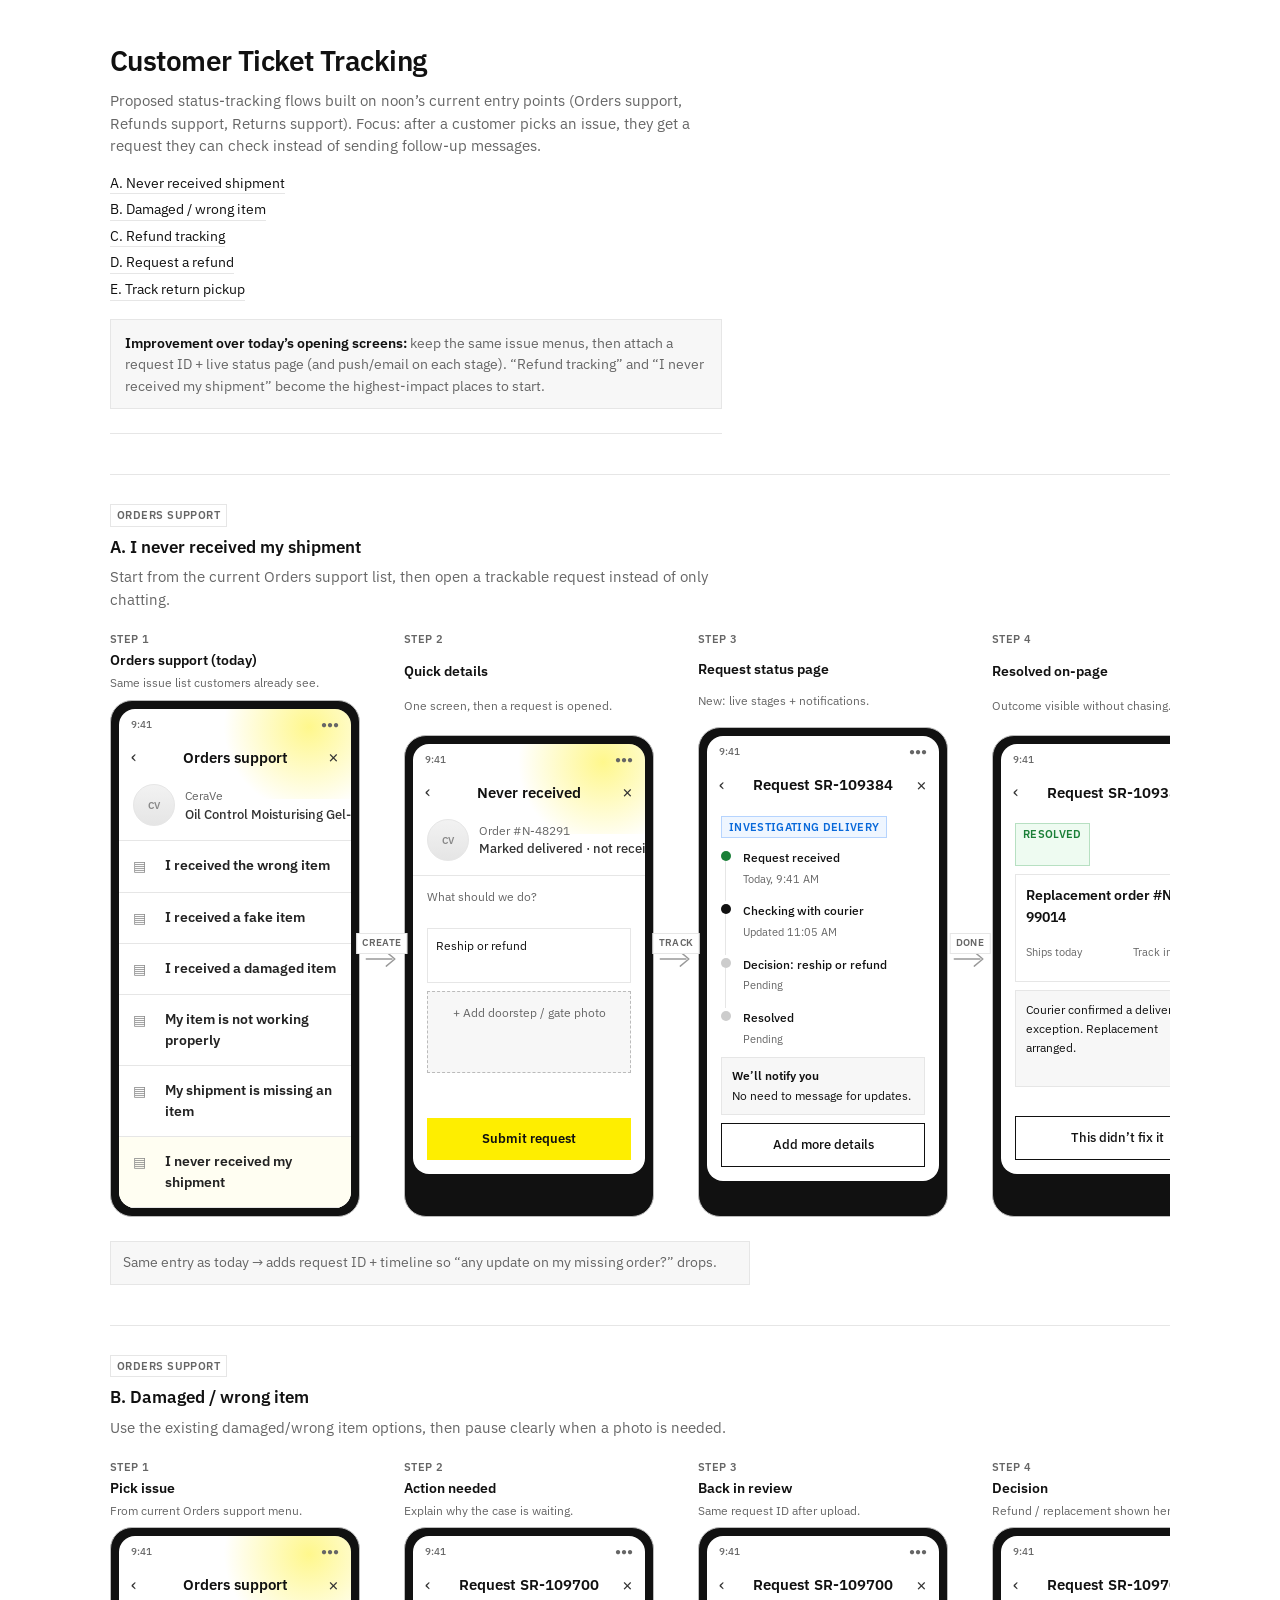
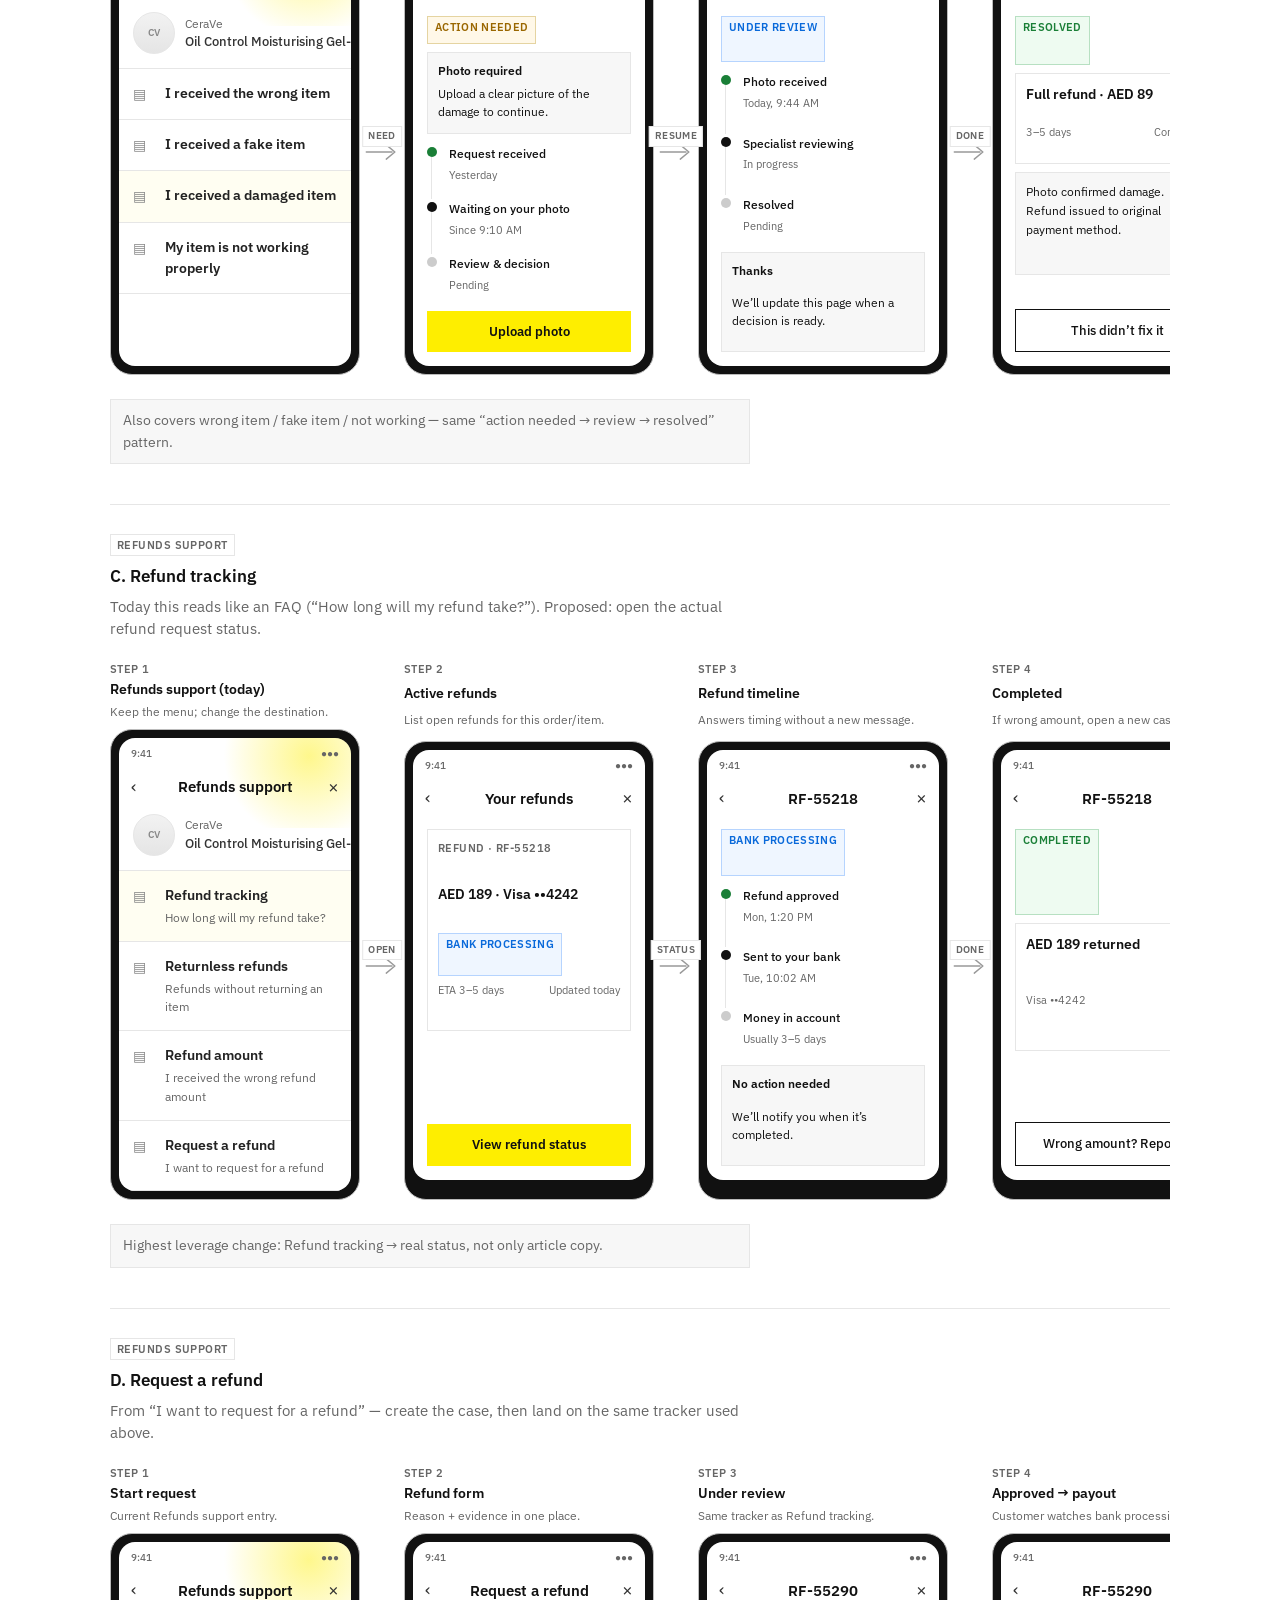
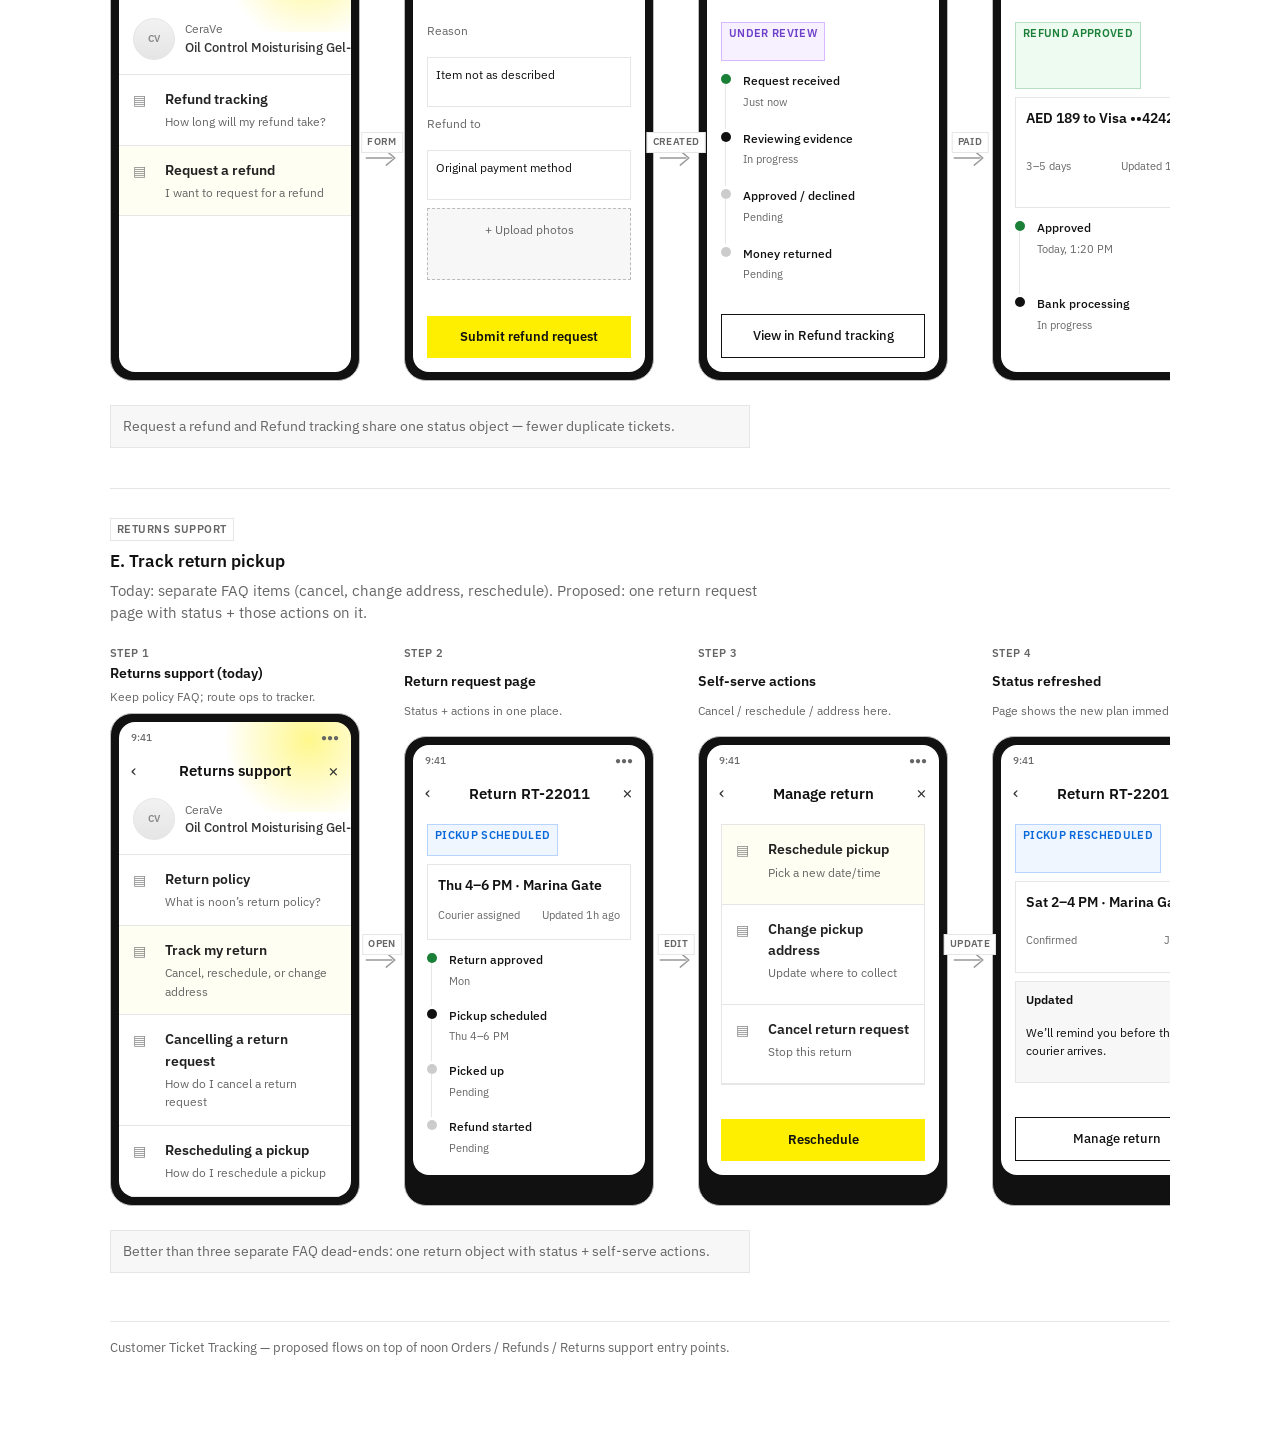
==== docs/index.html @ 337473f4 "Align proposed flows with noon support entry points Rebuild around Orders, Refunds, and Returns supp" ====
<!DOCTYPE html>
<html lang="en">
<head>
  <meta charset="UTF-8" />
  <meta name="viewport" content="width=device-width, initial-scale=1" />
  <title>Customer Ticket Tracking</title>
  <link rel="preconnect" href="https://fonts.googleapis.com" />
  <link rel="preconnect" href="https://fonts.gstatic.com" crossorigin />
  <link href="https://fonts.googleapis.com/css2?family=IBM+Plex+Sans:wght@400;500;600&display=swap" rel="stylesheet" />
  <style>
    :root {
      --text: #111;
      --muted: #666;
      --line: #e6e6e6;
      --bg: #fff;
      --soft: #f7f7f7;
      --ok: #1a7f37;
      --warn: #9a6700;
      --blue: #0969da;
      --noon: #feee00;
    }

    * { box-sizing: border-box; }
    body {
      margin: 0;
      font-family: "IBM Plex Sans", sans-serif;
      color: var(--text);
      background: var(--bg);
      line-height: 1.5;
      font-size: 15px;
    }

    .page {
      max-width: 1100px;
      margin: 0 auto;
      padding: 40px 20px 72px;
    }

    h1 {
      margin: 0 0 8px;
      font-size: 1.75rem;
      font-weight: 600;
      letter-spacing: -0.02em;
    }

    h2 {
      margin: 0 0 6px;
      font-size: 1.05rem;
      font-weight: 600;
    }

    p { margin: 0; color: var(--muted); }

    .intro {
      max-width: 68ch;
      margin-bottom: 28px;
      padding-bottom: 24px;
      border-bottom: 1px solid var(--line);
    }

    .intro p { margin-top: 8px; }

    .toc {
      margin-top: 14px;
      display: grid;
      gap: 4px;
      font-size: 0.9rem;
    }

    .toc a {
      color: var(--text);
      text-decoration: none;
      border-bottom: 1px solid var(--line);
      width: fit-content;
    }

    .improve {
      margin: 18px 0 0;
      padding: 12px 14px;
      border: 1px solid var(--line);
      background: var(--soft);
      font-size: 0.9rem;
      color: var(--muted);
      max-width: 80ch;
    }

    .improve strong { color: var(--text); font-weight: 600; }

    .flow {
      margin-top: 40px;
      padding-top: 28px;
      border-top: 1px solid var(--line);
    }

    .flow-head {
      margin-bottom: 16px;
      max-width: 72ch;
    }

    .flow-head p { margin-top: 4px; }

    .tag {
      display: inline-block;
      font-size: 0.7rem;
      font-weight: 600;
      text-transform: uppercase;
      letter-spacing: 0.04em;
      color: var(--muted);
      border: 1px solid var(--line);
      padding: 2px 6px;
      margin-bottom: 8px;
    }

    .phone {
      width: 100%;
      max-width: 250px;
      border: 1px solid #bbb;
      border-radius: 22px;
      background: #111;
      padding: 8px;
    }

    .phone-inner {
      background: #fff;
      border-radius: 16px;
      overflow: hidden;
      min-height: 430px;
      display: flex;
      flex-direction: column;
      position: relative;
    }

    .sheet-glow {
      position: absolute;
      top: 0;
      right: 0;
      width: 140px;
      height: 90px;
      background: radial-gradient(circle at 70% 20%, rgba(254,238,0,0.45), transparent 70%);
      pointer-events: none;
    }

    .nav {
      display: grid;
      grid-template-columns: 28px 1fr 28px;
      align-items: center;
      padding: 14px 12px 8px;
      position: relative;
      z-index: 1;
    }

    .nav .title {
      text-align: center;
      font-weight: 600;
      font-size: 0.95rem;
    }

    .nav .icon {
      font-size: 1.1rem;
      color: #333;
      line-height: 1;
    }

    .product {
      display: grid;
      grid-template-columns: 42px 1fr;
      gap: 10px;
      align-items: center;
      padding: 8px 14px 14px;
      border-bottom: 1px solid var(--line);
      position: relative;
      z-index: 1;
    }

    .product .thumb {
      width: 42px;
      height: 42px;
      border-radius: 50%;
      background: linear-gradient(180deg, #f2f2f2, #e5e5e5);
      border: 1px solid var(--line);
      display: grid;
      place-items: center;
      font-size: 0.65rem;
      color: #888;
      font-weight: 600;
    }

    .product .brand {
      font-size: 0.72rem;
      color: var(--muted);
    }

    .product .name {
      font-size: 0.8rem;
      font-weight: 500;
      color: #333;
      white-space: nowrap;
      overflow: hidden;
      text-overflow: ellipsis;
    }

    .list {
      display: grid;
      position: relative;
      z-index: 1;
    }

    .list-item {
      display: grid;
      grid-template-columns: 22px 1fr;
      gap: 10px;
      align-items: start;
      padding: 14px;
      border-bottom: 1px solid var(--line);
      font-size: 0.88rem;
    }

    .list-item .doc {
      color: #888;
      margin-top: 1px;
    }

    .list-item .label { font-weight: 600; color: #222; }
    .list-item .hint {
      margin-top: 2px;
      font-size: 0.78rem;
      color: var(--muted);
      font-weight: 400;
    }

    .list-item.active {
      background: #fffef2;
    }

    .status-bar {
      display: flex;
      justify-content: space-between;
      padding: 8px 12px 0;
      font-size: 10px;
      color: #666;
      font-weight: 500;
      position: relative;
      z-index: 1;
    }

    .screen-body {
      padding: 12px 14px 14px;
      display: grid;
      gap: 8px;
      flex: 1;
      position: relative;
      z-index: 1;
    }

    .cta {
      margin-top: auto;
      border: 0;
      background: #111;
      color: #fff;
      font: inherit;
      font-weight: 500;
      font-size: 0.82rem;
      padding: 11px;
      text-align: center;
    }

    .cta.secondary {
      background: #fff;
      color: #111;
      border: 1px solid #111;
    }

    .cta.noon {
      background: var(--noon);
      color: #111;
      font-weight: 600;
    }

    .request-card {
      border: 1px solid var(--line);
      padding: 10px;
      display: grid;
      gap: 6px;
      background: #fff;
    }

    .request-id {
      font-size: 0.7rem;
      font-weight: 600;
      color: var(--muted);
      text-transform: uppercase;
      letter-spacing: 0.04em;
    }

    .request-title {
      font-weight: 600;
      font-size: 0.88rem;
    }

    .pill {
      display: inline-flex;
      width: fit-content;
      padding: 2px 7px;
      font-size: 0.68rem;
      font-weight: 600;
      text-transform: uppercase;
      letter-spacing: 0.03em;
      border: 1px solid var(--line);
      background: var(--soft);
      color: var(--muted);
    }

    .pill.open { color: var(--warn); border-color: #e5d4a1; background: #fff8e8; }
    .pill.progress { color: var(--blue); border-color: #b6d4fe; background: #eff6ff; }
    .pill.done { color: var(--ok); border-color: #b7e0c2; background: #eefbf1; }
    .pill.wait { color: #6e40c9; border-color: #d8b9ff; background: #f6f0ff; }

    .timeline { display: grid; gap: 0; margin-top: 2px; }

    .tl-item {
      display: grid;
      grid-template-columns: 14px 1fr;
      gap: 8px;
      position: relative;
      padding-bottom: 12px;
    }

    .tl-item:last-child { padding-bottom: 0; }

    .tl-dot {
      width: 10px;
      height: 10px;
      border-radius: 50%;
      margin-top: 3px;
      background: #ccc;
      z-index: 1;
    }

    .tl-item.done .tl-dot { background: var(--ok); }
    .tl-item.current .tl-dot { background: #111; }

    .tl-item::before {
      content: "";
      position: absolute;
      left: 4px;
      top: 13px;
      bottom: 0;
      width: 1px;
      background: var(--line);
    }

    .tl-item:last-child::before { display: none; }

    .tl-text strong {
      display: block;
      font-size: 0.78rem;
      font-weight: 500;
    }

    .tl-text span {
      font-size: 0.7rem;
      color: var(--muted);
    }

    .notif {
      border: 1px solid var(--line);
      background: var(--soft);
      padding: 9px 10px;
      font-size: 0.75rem;
      display: grid;
      gap: 3px;
    }

    .notif strong {
      font-size: 0.72rem;
      font-weight: 600;
    }

    .mini-meta {
      display: flex;
      justify-content: space-between;
      font-size: 0.7rem;
      color: var(--muted);
    }

    .form-field { display: grid; gap: 3px; font-size: 0.76rem; }
    .form-field label { color: var(--muted); }

    .form-field .box {
      border: 1px solid var(--line);
      padding: 8px;
      background: #fff;
      min-height: 32px;
      color: var(--text);
    }

    .form-field .box.tall { min-height: 58px; }

    .upload {
      border: 1px dashed #bbb;
      padding: 12px;
      text-align: center;
      font-size: 0.75rem;
      color: var(--muted);
      background: var(--soft);
    }

    .bubble {
      padding: 9px 10px;
      font-size: 0.78rem;
      max-width: 92%;
      border: 1px solid var(--line);
      background: var(--soft);
    }

    .rail {
      display: flex;
      align-items: stretch;
      gap: 0;
      overflow-x: auto;
      padding: 4px 0 12px;
    }

    .step {
      flex: 0 0 auto;
      width: 250px;
      display: grid;
      gap: 8px;
    }

    .step-label { display: grid; gap: 2px; min-height: 58px; }

    .step-num {
      font-size: 11px;
      font-weight: 600;
      color: var(--muted);
      text-transform: uppercase;
      letter-spacing: 0.04em;
    }

    .step-title {
      font-weight: 600;
      font-size: 0.88rem;
    }

    .step-note {
      font-size: 0.78rem;
      color: var(--muted);
    }

    .arrow {
      flex: 0 0 auto;
      width: 44px;
      display: grid;
      place-items: center;
      align-self: center;
      margin-top: 70px;
      color: #999;
      position: relative;
    }

    .arrow svg { width: 36px; height: 20px; }

    .arrow .tag {
      position: absolute;
      top: -16px;
      left: 50%;
      transform: translateX(-50%);
      white-space: nowrap;
      font-size: 0.62rem;
      font-weight: 600;
      letter-spacing: 0.04em;
      text-transform: uppercase;
      color: var(--muted);
      background: #fff;
      border: 1px solid var(--line);
      padding: 2px 5px;
      margin: 0;
    }

    .note {
      margin-top: 12px;
      padding: 10px 12px;
      border: 1px solid var(--line);
      background: var(--soft);
      font-size: 0.88rem;
      color: var(--muted);
      max-width: 80ch;
    }

    footer {
      margin-top: 48px;
      padding-top: 16px;
      border-top: 1px solid var(--line);
      color: var(--muted);
      font-size: 0.82rem;
    }
  </style>
</head>
<body>
  <div class="page">
    <header class="intro">
      <h1>Customer Ticket Tracking</h1>
      <p>
        Proposed status-tracking flows built on noon’s current entry points
        (Orders support, Refunds support, Returns support).
        Focus: after a customer picks an issue, they get a request they can check
        instead of sending follow-up messages.
      </p>
      <div class="toc">
        <a href="#flow-a">A. Never received shipment</a>
        <a href="#flow-b">B. Damaged / wrong item</a>
        <a href="#flow-c">C. Refund tracking</a>
        <a href="#flow-d">D. Request a refund</a>
        <a href="#flow-e">E. Track return pickup</a>
      </div>
      <div class="improve">
        <strong>Improvement over today’s opening screens:</strong>
        keep the same issue menus, then attach a request ID + live status page
        (and push/email on each stage). “Refund tracking” and “I never received my shipment”
        become the highest-impact places to start.
      </div>
    </header>

    <!-- FLOW A -->
    <section class="flow" id="flow-a">
      <div class="flow-head">
        <div class="tag">Orders support</div>
        <h2>A. I never received my shipment</h2>
        <p>Start from the current Orders support list, then open a trackable request instead of only chatting.</p>
      </div>

      <div class="rail">
        <div class="step">
          <div class="step-label">
            <div class="step-num">Step 1</div>
            <div class="step-title">Orders support (today)</div>
            <div class="step-note">Same issue list customers already see.</div>
          </div>
          <div class="phone">
            <div class="phone-inner">
              <div class="sheet-glow"></div>
              <div class="status-bar"><span>9:41</span><span>●●●</span></div>
              <div class="nav">
                <div class="icon">‹</div>
                <div class="title">Orders support</div>
                <div class="icon" style="text-align:right">×</div>
              </div>
              <div class="product">
                <div class="thumb">CV</div>
                <div>
                  <div class="brand">CeraVe</div>
                  <div class="name">Oil Control Moisturising Gel-Cream…</div>
                </div>
              </div>
              <div class="list">
                <div class="list-item"><span class="doc">▤</span><div class="label">I received the wrong item</div></div>
                <div class="list-item"><span class="doc">▤</span><div class="label">I received a fake item</div></div>
                <div class="list-item"><span class="doc">▤</span><div class="label">I received a damaged item</div></div>
                <div class="list-item"><span class="doc">▤</span><div class="label">My item is not working properly</div></div>
                <div class="list-item"><span class="doc">▤</span><div class="label">My shipment is missing an item</div></div>
                <div class="list-item active"><span class="doc">▤</span><div class="label">I never received my shipment</div></div>
              </div>
            </div>
          </div>
        </div>

        <div class="arrow" aria-hidden="true">
          <span class="tag">Create</span>
          <svg viewBox="0 0 48 28" fill="none"><path d="M2 14h36M30 4l12 10-12 10" stroke="#999" stroke-width="2" stroke-linecap="round" stroke-linejoin="round"/></svg>
        </div>

        <div class="step">
          <div class="step-label">
            <div class="step-num">Step 2</div>
            <div class="step-title">Quick details</div>
            <div class="step-note">One screen, then a request is opened.</div>
          </div>
          <div class="phone">
            <div class="phone-inner">
              <div class="sheet-glow"></div>
              <div class="status-bar"><span>9:41</span><span>●●●</span></div>
              <div class="nav">
                <div class="icon">‹</div>
                <div class="title">Never received</div>
                <div class="icon" style="text-align:right">×</div>
              </div>
              <div class="product">
                <div class="thumb">CV</div>
                <div>
                  <div class="brand">Order #N-48291</div>
                  <div class="name">Marked delivered · not received</div>
                </div>
              </div>
              <div class="screen-body">
                <div class="form-field">
                  <label>What should we do?</label>
                  <div class="box">Reship or refund</div>
                </div>
                <div class="upload">+ Add doorstep / gate photo</div>
                <div class="cta noon">Submit request</div>
              </div>
            </div>
          </div>
        </div>

        <div class="arrow" aria-hidden="true">
          <span class="tag">Track</span>
          <svg viewBox="0 0 48 28" fill="none"><path d="M2 14h36M30 4l12 10-12 10" stroke="#999" stroke-width="2" stroke-linecap="round" stroke-linejoin="round"/></svg>
        </div>

        <div class="step">
          <div class="step-label">
            <div class="step-num">Step 3</div>
            <div class="step-title">Request status page</div>
            <div class="step-note">New: live stages + notifications.</div>
          </div>
          <div class="phone">
            <div class="phone-inner">
              <div class="status-bar"><span>9:41</span><span>●●●</span></div>
              <div class="nav">
                <div class="icon">‹</div>
                <div class="title">Request SR-109384</div>
                <div class="icon" style="text-align:right">×</div>
              </div>
              <div class="screen-body">
                <span class="pill progress">Investigating delivery</span>
                <div class="timeline">
                  <div class="tl-item done">
                    <div class="tl-dot"></div>
                    <div class="tl-text"><strong>Request received</strong><span>Today, 9:41 AM</span></div>
                  </div>
                  <div class="tl-item current">
                    <div class="tl-dot"></div>
                    <div class="tl-text"><strong>Checking with courier</strong><span>Updated 11:05 AM</span></div>
                  </div>
                  <div class="tl-item">
                    <div class="tl-dot"></div>
                    <div class="tl-text"><strong>Decision: reship or refund</strong><span>Pending</span></div>
                  </div>
                  <div class="tl-item">
                    <div class="tl-dot"></div>
                    <div class="tl-text"><strong>Resolved</strong><span>Pending</span></div>
                  </div>
                </div>
                <div class="notif"><strong>We’ll notify you</strong>No need to message for updates.</div>
                <div class="cta secondary">Add more details</div>
              </div>
            </div>
          </div>
        </div>

        <div class="arrow" aria-hidden="true">
          <span class="tag">Done</span>
          <svg viewBox="0 0 48 28" fill="none"><path d="M2 14h36M30 4l12 10-12 10" stroke="#999" stroke-width="2" stroke-linecap="round" stroke-linejoin="round"/></svg>
        </div>

        <div class="step">
          <div class="step-label">
            <div class="step-num">Step 4</div>
            <div class="step-title">Resolved on-page</div>
            <div class="step-note">Outcome visible without chasing.</div>
          </div>
          <div class="phone">
            <div class="phone-inner">
              <div class="status-bar"><span>9:41</span><span>●●●</span></div>
              <div class="nav">
                <div class="icon">‹</div>
                <div class="title">Request SR-109384</div>
                <div class="icon" style="text-align:right">×</div>
              </div>
              <div class="screen-body">
                <span class="pill done">Resolved</span>
                <div class="request-card">
                  <div class="request-title">Replacement order #N-99014</div>
                  <div class="mini-meta"><span>Ships today</span><span>Track in Orders</span></div>
                </div>
                <div class="bubble">Courier confirmed a delivery exception. Replacement arranged.</div>
                <div class="cta secondary">This didn’t fix it</div>
              </div>
            </div>
          </div>
        </div>
      </div>
      <div class="note">Same entry as today → adds request ID + timeline so “any update on my missing order?” drops.</div>
    </section>

    <!-- FLOW B -->
    <section class="flow" id="flow-b">
      <div class="flow-head">
        <div class="tag">Orders support</div>
        <h2>B. Damaged / wrong item</h2>
        <p>Use the existing damaged/wrong item options, then pause clearly when a photo is needed.</p>
      </div>

      <div class="rail">
        <div class="step">
          <div class="step-label">
            <div class="step-num">Step 1</div>
            <div class="step-title">Pick issue</div>
            <div class="step-note">From current Orders support menu.</div>
          </div>
          <div class="phone">
            <div class="phone-inner">
              <div class="sheet-glow"></div>
              <div class="status-bar"><span>9:41</span><span>●●●</span></div>
              <div class="nav">
                <div class="icon">‹</div>
                <div class="title">Orders support</div>
                <div class="icon" style="text-align:right">×</div>
              </div>
              <div class="product">
                <div class="thumb">CV</div>
                <div>
                  <div class="brand">CeraVe</div>
                  <div class="name">Oil Control Moisturising Gel-Cream…</div>
                </div>
              </div>
              <div class="list">
                <div class="list-item"><span class="doc">▤</span><div class="label">I received the wrong item</div></div>
                <div class="list-item"><span class="doc">▤</span><div class="label">I received a fake item</div></div>
                <div class="list-item active"><span class="doc">▤</span><div class="label">I received a damaged item</div></div>
                <div class="list-item"><span class="doc">▤</span><div class="label">My item is not working properly</div></div>
              </div>
            </div>
          </div>
        </div>

        <div class="arrow" aria-hidden="true">
          <span class="tag">Need</span>
          <svg viewBox="0 0 48 28" fill="none"><path d="M2 14h36M30 4l12 10-12 10" stroke="#999" stroke-width="2" stroke-linecap="round" stroke-linejoin="round"/></svg>
        </div>

        <div class="step">
          <div class="step-label">
            <div class="step-num">Step 2</div>
            <div class="step-title">Action needed</div>
            <div class="step-note">Explain why the case is waiting.</div>
          </div>
          <div class="phone">
            <div class="phone-inner">
              <div class="status-bar"><span>9:41</span><span>●●●</span></div>
              <div class="nav">
                <div class="icon">‹</div>
                <div class="title">Request SR-109700</div>
                <div class="icon" style="text-align:right">×</div>
              </div>
              <div class="screen-body">
                <span class="pill open">Action needed</span>
                <div class="notif">
                  <strong>Photo required</strong>
                  Upload a clear picture of the damage to continue.
                </div>
                <div class="timeline">
                  <div class="tl-item done">
                    <div class="tl-dot"></div>
                    <div class="tl-text"><strong>Request received</strong><span>Yesterday</span></div>
                  </div>
                  <div class="tl-item current">
                    <div class="tl-dot"></div>
                    <div class="tl-text"><strong>Waiting on your photo</strong><span>Since 9:10 AM</span></div>
                  </div>
                  <div class="tl-item">
                    <div class="tl-dot"></div>
                    <div class="tl-text"><strong>Review &amp; decision</strong><span>Pending</span></div>
                  </div>
                </div>
                <div class="cta noon">Upload photo</div>
              </div>
            </div>
          </div>
        </div>

        <div class="arrow" aria-hidden="true">
          <span class="tag">Resume</span>
          <svg viewBox="0 0 48 28" fill="none"><path d="M2 14h36M30 4l12 10-12 10" stroke="#999" stroke-width="2" stroke-linecap="round" stroke-linejoin="round"/></svg>
        </div>

        <div class="step">
          <div class="step-label">
            <div class="step-num">Step 3</div>
            <div class="step-title">Back in review</div>
            <div class="step-note">Same request ID after upload.</div>
          </div>
          <div class="phone">
            <div class="phone-inner">
              <div class="status-bar"><span>9:41</span><span>●●●</span></div>
              <div class="nav">
                <div class="icon">‹</div>
                <div class="title">Request SR-109700</div>
                <div class="icon" style="text-align:right">×</div>
              </div>
              <div class="screen-body">
                <span class="pill progress">Under review</span>
                <div class="timeline">
                  <div class="tl-item done">
                    <div class="tl-dot"></div>
                    <div class="tl-text"><strong>Photo received</strong><span>Today, 9:44 AM</span></div>
                  </div>
                  <div class="tl-item current">
                    <div class="tl-dot"></div>
                    <div class="tl-text"><strong>Specialist reviewing</strong><span>In progress</span></div>
                  </div>
                  <div class="tl-item">
                    <div class="tl-dot"></div>
                    <div class="tl-text"><strong>Resolved</strong><span>Pending</span></div>
                  </div>
                </div>
                <div class="notif"><strong>Thanks</strong>We’ll update this page when a decision is ready.</div>
              </div>
            </div>
          </div>
        </div>

        <div class="arrow" aria-hidden="true">
          <span class="tag">Done</span>
          <svg viewBox="0 0 48 28" fill="none"><path d="M2 14h36M30 4l12 10-12 10" stroke="#999" stroke-width="2" stroke-linecap="round" stroke-linejoin="round"/></svg>
        </div>

        <div class="step">
          <div class="step-label">
            <div class="step-num">Step 4</div>
            <div class="step-title">Decision</div>
            <div class="step-note">Refund / replacement shown here.</div>
          </div>
          <div class="phone">
            <div class="phone-inner">
              <div class="status-bar"><span>9:41</span><span>●●●</span></div>
              <div class="nav">
                <div class="icon">‹</div>
                <div class="title">Request SR-109700</div>
                <div class="icon" style="text-align:right">×</div>
              </div>
              <div class="screen-body">
                <span class="pill done">Resolved</span>
                <div class="request-card">
                  <div class="request-title">Full refund · AED 89</div>
                  <div class="mini-meta"><span>3–5 days</span><span>Completed</span></div>
                </div>
                <div class="bubble">Photo confirmed damage. Refund issued to original payment method.</div>
                <div class="cta secondary">This didn’t fix it</div>
              </div>
            </div>
          </div>
        </div>
      </div>
      <div class="note">Also covers wrong item / fake item / not working — same “action needed → review → resolved” pattern.</div>
    </section>

    <!-- FLOW C -->
    <section class="flow" id="flow-c">
      <div class="flow-head">
        <div class="tag">Refunds support</div>
        <h2>C. Refund tracking</h2>
        <p>Today this reads like an FAQ (“How long will my refund take?”). Proposed: open the actual refund request status.</p>
      </div>

      <div class="rail">
        <div class="step">
          <div class="step-label">
            <div class="step-num">Step 1</div>
            <div class="step-title">Refunds support (today)</div>
            <div class="step-note">Keep the menu; change the destination.</div>
          </div>
          <div class="phone">
            <div class="phone-inner">
              <div class="sheet-glow"></div>
              <div class="status-bar"><span>9:41</span><span>●●●</span></div>
              <div class="nav">
                <div class="icon">‹</div>
                <div class="title">Refunds support</div>
                <div class="icon" style="text-align:right">×</div>
              </div>
              <div class="product">
                <div class="thumb">CV</div>
                <div>
                  <div class="brand">CeraVe</div>
                  <div class="name">Oil Control Moisturising Gel-Cream…</div>
                </div>
              </div>
              <div class="list">
                <div class="list-item active">
                  <span class="doc">▤</span>
                  <div>
                    <div class="label">Refund tracking</div>
                    <div class="hint">How long will my refund take?</div>
                  </div>
                </div>
                <div class="list-item">
                  <span class="doc">▤</span>
                  <div>
                    <div class="label">Returnless refunds</div>
                    <div class="hint">Refunds without returning an item</div>
                  </div>
                </div>
                <div class="list-item">
                  <span class="doc">▤</span>
                  <div>
                    <div class="label">Refund amount</div>
                    <div class="hint">I received the wrong refund amount</div>
                  </div>
                </div>
                <div class="list-item">
                  <span class="doc">▤</span>
                  <div>
                    <div class="label">Request a refund</div>
                    <div class="hint">I want to request for a refund</div>
                  </div>
                </div>
              </div>
            </div>
          </div>
        </div>

        <div class="arrow" aria-hidden="true">
          <span class="tag">Open</span>
          <svg viewBox="0 0 48 28" fill="none"><path d="M2 14h36M30 4l12 10-12 10" stroke="#999" stroke-width="2" stroke-linecap="round" stroke-linejoin="round"/></svg>
        </div>

        <div class="step">
          <div class="step-label">
            <div class="step-num">Step 2</div>
            <div class="step-title">Active refunds</div>
            <div class="step-note">List open refunds for this order/item.</div>
          </div>
          <div class="phone">
            <div class="phone-inner">
              <div class="status-bar"><span>9:41</span><span>●●●</span></div>
              <div class="nav">
                <div class="icon">‹</div>
                <div class="title">Your refunds</div>
                <div class="icon" style="text-align:right">×</div>
              </div>
              <div class="screen-body">
                <div class="request-card">
                  <div class="request-id">Refund · RF-55218</div>
                  <div class="request-title">AED 189 · Visa ••4242</div>
                  <span class="pill progress">Bank processing</span>
                  <div class="mini-meta"><span>ETA 3–5 days</span><span>Updated today</span></div>
                </div>
                <div class="cta noon">View refund status</div>
              </div>
            </div>
          </div>
        </div>

        <div class="arrow" aria-hidden="true">
          <span class="tag">Status</span>
          <svg viewBox="0 0 48 28" fill="none"><path d="M2 14h36M30 4l12 10-12 10" stroke="#999" stroke-width="2" stroke-linecap="round" stroke-linejoin="round"/></svg>
        </div>

        <div class="step">
          <div class="step-label">
            <div class="step-num">Step 3</div>
            <div class="step-title">Refund timeline</div>
            <div class="step-note">Answers timing without a new message.</div>
          </div>
          <div class="phone">
            <div class="phone-inner">
              <div class="status-bar"><span>9:41</span><span>●●●</span></div>
              <div class="nav">
                <div class="icon">‹</div>
                <div class="title">RF-55218</div>
                <div class="icon" style="text-align:right">×</div>
              </div>
              <div class="screen-body">
                <span class="pill progress">Bank processing</span>
                <div class="timeline">
                  <div class="tl-item done">
                    <div class="tl-dot"></div>
                    <div class="tl-text"><strong>Refund approved</strong><span>Mon, 1:20 PM</span></div>
                  </div>
                  <div class="tl-item current">
                    <div class="tl-dot"></div>
                    <div class="tl-text"><strong>Sent to your bank</strong><span>Tue, 10:02 AM</span></div>
                  </div>
                  <div class="tl-item">
                    <div class="tl-dot"></div>
                    <div class="tl-text"><strong>Money in account</strong><span>Usually 3–5 days</span></div>
                  </div>
                </div>
                <div class="notif"><strong>No action needed</strong>We’ll notify you when it’s completed.</div>
              </div>
            </div>
          </div>
        </div>

        <div class="arrow" aria-hidden="true">
          <span class="tag">Done</span>
          <svg viewBox="0 0 48 28" fill="none"><path d="M2 14h36M30 4l12 10-12 10" stroke="#999" stroke-width="2" stroke-linecap="round" stroke-linejoin="round"/></svg>
        </div>

        <div class="step">
          <div class="step-label">
            <div class="step-num">Step 4</div>
            <div class="step-title">Completed</div>
            <div class="step-note">If wrong amount, open a new case from here.</div>
          </div>
          <div class="phone">
            <div class="phone-inner">
              <div class="status-bar"><span>9:41</span><span>●●●</span></div>
              <div class="nav">
                <div class="icon">‹</div>
                <div class="title">RF-55218</div>
                <div class="icon" style="text-align:right">×</div>
              </div>
              <div class="screen-body">
                <span class="pill done">Completed</span>
                <div class="request-card">
                  <div class="request-title">AED 189 returned</div>
                  <div class="mini-meta"><span>Visa ••4242</span><span>Mar 12</span></div>
                </div>
                <div class="cta secondary">Wrong amount? Report it</div>
              </div>
            </div>
          </div>
        </div>
      </div>
      <div class="note">Highest leverage change: Refund tracking → real status, not only article copy.</div>
    </section>

    <!-- FLOW D -->
    <section class="flow" id="flow-d">
      <div class="flow-head">
        <div class="tag">Refunds support</div>
        <h2>D. Request a refund</h2>
        <p>From “I want to request for a refund” — create the case, then land on the same tracker used above.</p>
      </div>

      <div class="rail">
        <div class="step">
          <div class="step-label">
            <div class="step-num">Step 1</div>
            <div class="step-title">Start request</div>
            <div class="step-note">Current Refunds support entry.</div>
          </div>
          <div class="phone">
            <div class="phone-inner">
              <div class="sheet-glow"></div>
              <div class="status-bar"><span>9:41</span><span>●●●</span></div>
              <div class="nav">
                <div class="icon">‹</div>
                <div class="title">Refunds support</div>
                <div class="icon" style="text-align:right">×</div>
              </div>
              <div class="product">
                <div class="thumb">CV</div>
                <div>
                  <div class="brand">CeraVe</div>
                  <div class="name">Oil Control Moisturising Gel-Cream…</div>
                </div>
              </div>
              <div class="list">
                <div class="list-item">
                  <span class="doc">▤</span>
                  <div>
                    <div class="label">Refund tracking</div>
                    <div class="hint">How long will my refund take?</div>
                  </div>
                </div>
                <div class="list-item active">
                  <span class="doc">▤</span>
                  <div>
                    <div class="label">Request a refund</div>
                    <div class="hint">I want to request for a refund</div>
                  </div>
                </div>
              </div>
            </div>
          </div>
        </div>

        <div class="arrow" aria-hidden="true">
          <span class="tag">Form</span>
          <svg viewBox="0 0 48 28" fill="none"><path d="M2 14h36M30 4l12 10-12 10" stroke="#999" stroke-width="2" stroke-linecap="round" stroke-linejoin="round"/></svg>
        </div>

        <div class="step">
          <div class="step-label">
            <div class="step-num">Step 2</div>
            <div class="step-title">Refund form</div>
            <div class="step-note">Reason + evidence in one place.</div>
          </div>
          <div class="phone">
            <div class="phone-inner">
              <div class="status-bar"><span>9:41</span><span>●●●</span></div>
              <div class="nav">
                <div class="icon">‹</div>
                <div class="title">Request a refund</div>
                <div class="icon" style="text-align:right">×</div>
              </div>
              <div class="screen-body">
                <div class="form-field">
                  <label>Reason</label>
                  <div class="box">Item not as described</div>
                </div>
                <div class="form-field">
                  <label>Refund to</label>
                  <div class="box">Original payment method</div>
                </div>
                <div class="upload">+ Upload photos</div>
                <div class="cta noon">Submit refund request</div>
              </div>
            </div>
          </div>
        </div>

        <div class="arrow" aria-hidden="true">
          <span class="tag">Created</span>
          <svg viewBox="0 0 48 28" fill="none"><path d="M2 14h36M30 4l12 10-12 10" stroke="#999" stroke-width="2" stroke-linecap="round" stroke-linejoin="round"/></svg>
        </div>

        <div class="step">
          <div class="step-label">
            <div class="step-num">Step 3</div>
            <div class="step-title">Under review</div>
            <div class="step-note">Same tracker as Refund tracking.</div>
          </div>
          <div class="phone">
            <div class="phone-inner">
              <div class="status-bar"><span>9:41</span><span>●●●</span></div>
              <div class="nav">
                <div class="icon">‹</div>
                <div class="title">RF-55290</div>
                <div class="icon" style="text-align:right">×</div>
              </div>
              <div class="screen-body">
                <span class="pill wait">Under review</span>
                <div class="timeline">
                  <div class="tl-item done">
                    <div class="tl-dot"></div>
                    <div class="tl-text"><strong>Request received</strong><span>Just now</span></div>
                  </div>
                  <div class="tl-item current">
                    <div class="tl-dot"></div>
                    <div class="tl-text"><strong>Reviewing evidence</strong><span>In progress</span></div>
                  </div>
                  <div class="tl-item">
                    <div class="tl-dot"></div>
                    <div class="tl-text"><strong>Approved / declined</strong><span>Pending</span></div>
                  </div>
                  <div class="tl-item">
                    <div class="tl-dot"></div>
                    <div class="tl-text"><strong>Money returned</strong><span>Pending</span></div>
                  </div>
                </div>
                <div class="cta secondary">View in Refund tracking</div>
              </div>
            </div>
          </div>
        </div>

        <div class="arrow" aria-hidden="true">
          <span class="tag">Paid</span>
          <svg viewBox="0 0 48 28" fill="none"><path d="M2 14h36M30 4l12 10-12 10" stroke="#999" stroke-width="2" stroke-linecap="round" stroke-linejoin="round"/></svg>
        </div>

        <div class="step">
          <div class="step-label">
            <div class="step-num">Step 4</div>
            <div class="step-title">Approved → payout</div>
            <div class="step-note">Customer watches bank processing.</div>
          </div>
          <div class="phone">
            <div class="phone-inner">
              <div class="status-bar"><span>9:41</span><span>●●●</span></div>
              <div class="nav">
                <div class="icon">‹</div>
                <div class="title">RF-55290</div>
                <div class="icon" style="text-align:right">×</div>
              </div>
              <div class="screen-body">
                <span class="pill done">Refund approved</span>
                <div class="request-card">
                  <div class="request-title">AED 189 to Visa ••4242</div>
                  <div class="mini-meta"><span>3–5 days</span><span>Updated 1:20 PM</span></div>
                </div>
                <div class="timeline">
                  <div class="tl-item done">
                    <div class="tl-dot"></div>
                    <div class="tl-text"><strong>Approved</strong><span>Today, 1:20 PM</span></div>
                  </div>
                  <div class="tl-item current">
                    <div class="tl-dot"></div>
                    <div class="tl-text"><strong>Bank processing</strong><span>In progress</span></div>
                  </div>
                </div>
              </div>
            </div>
          </div>
        </div>
      </div>
      <div class="note">Request a refund and Refund tracking share one status object — fewer duplicate tickets.</div>
    </section>

    <!-- FLOW E -->
    <section class="flow" id="flow-e">
      <div class="flow-head">
        <div class="tag">Returns support</div>
        <h2>E. Track return pickup</h2>
        <p>
          Today: separate FAQ items (cancel, change address, reschedule).
          Proposed: one return request page with status + those actions on it.
        </p>
      </div>

      <div class="rail">
        <div class="step">
          <div class="step-label">
            <div class="step-num">Step 1</div>
            <div class="step-title">Returns support (today)</div>
            <div class="step-note">Keep policy FAQ; route ops to tracker.</div>
          </div>
          <div class="phone">
            <div class="phone-inner">
              <div class="sheet-glow"></div>
              <div class="status-bar"><span>9:41</span><span>●●●</span></div>
              <div class="nav">
                <div class="icon">‹</div>
                <div class="title">Returns support</div>
                <div class="icon" style="text-align:right">×</div>
              </div>
              <div class="product">
                <div class="thumb">CV</div>
                <div>
                  <div class="brand">CeraVe</div>
                  <div class="name">Oil Control Moisturising Gel-Cream…</div>
                </div>
              </div>
              <div class="list">
                <div class="list-item">
                  <span class="doc">▤</span>
                  <div>
                    <div class="label">Return policy</div>
                    <div class="hint">What is noon’s return policy?</div>
                  </div>
                </div>
                <div class="list-item active">
                  <span class="doc">▤</span>
                  <div>
                    <div class="label">Track my return</div>
                    <div class="hint">Cancel, reschedule, or change address</div>
                  </div>
                </div>
                <div class="list-item">
                  <span class="doc">▤</span>
                  <div>
                    <div class="label">Cancelling a return request</div>
                    <div class="hint">How do I cancel a return request</div>
                  </div>
                </div>
                <div class="list-item">
                  <span class="doc">▤</span>
                  <div>
                    <div class="label">Rescheduling a pickup</div>
                    <div class="hint">How do I reschedule a pickup</div>
                  </div>
                </div>
              </div>
            </div>
          </div>
        </div>

        <div class="arrow" aria-hidden="true">
          <span class="tag">Open</span>
          <svg viewBox="0 0 48 28" fill="none"><path d="M2 14h36M30 4l12 10-12 10" stroke="#999" stroke-width="2" stroke-linecap="round" stroke-linejoin="round"/></svg>
        </div>

        <div class="step">
          <div class="step-label">
            <div class="step-num">Step 2</div>
            <div class="step-title">Return request page</div>
            <div class="step-note">Status + actions in one place.</div>
          </div>
          <div class="phone">
            <div class="phone-inner">
              <div class="status-bar"><span>9:41</span><span>●●●</span></div>
              <div class="nav">
                <div class="icon">‹</div>
                <div class="title">Return RT-22011</div>
                <div class="icon" style="text-align:right">×</div>
              </div>
              <div class="screen-body">
                <span class="pill progress">Pickup scheduled</span>
                <div class="request-card">
                  <div class="request-title">Thu 4–6 PM · Marina Gate</div>
                  <div class="mini-meta"><span>Courier assigned</span><span>Updated 1h ago</span></div>
                </div>
                <div class="timeline">
                  <div class="tl-item done">
                    <div class="tl-dot"></div>
                    <div class="tl-text"><strong>Return approved</strong><span>Mon</span></div>
                  </div>
                  <div class="tl-item current">
                    <div class="tl-dot"></div>
                    <div class="tl-text"><strong>Pickup scheduled</strong><span>Thu 4–6 PM</span></div>
                  </div>
                  <div class="tl-item">
                    <div class="tl-dot"></div>
                    <div class="tl-text"><strong>Picked up</strong><span>Pending</span></div>
                  </div>
                  <div class="tl-item">
                    <div class="tl-dot"></div>
                    <div class="tl-text"><strong>Refund started</strong><span>Pending</span></div>
                  </div>
                </div>
              </div>
            </div>
          </div>
        </div>

        <div class="arrow" aria-hidden="true">
          <span class="tag">Edit</span>
          <svg viewBox="0 0 48 28" fill="none"><path d="M2 14h36M30 4l12 10-12 10" stroke="#999" stroke-width="2" stroke-linecap="round" stroke-linejoin="round"/></svg>
        </div>

        <div class="step">
          <div class="step-label">
            <div class="step-num">Step 3</div>
            <div class="step-title">Self-serve actions</div>
            <div class="step-note">Cancel / reschedule / address here.</div>
          </div>
          <div class="phone">
            <div class="phone-inner">
              <div class="status-bar"><span>9:41</span><span>●●●</span></div>
              <div class="nav">
                <div class="icon">‹</div>
                <div class="title">Manage return</div>
                <div class="icon" style="text-align:right">×</div>
              </div>
              <div class="screen-body">
                <div class="list" style="border:1px solid var(--line)">
                  <div class="list-item active">
                    <span class="doc">▤</span>
                    <div>
                      <div class="label">Reschedule pickup</div>
                      <div class="hint">Pick a new date/time</div>
                    </div>
                  </div>
                  <div class="list-item">
                    <span class="doc">▤</span>
                    <div>
                      <div class="label">Change pickup address</div>
                      <div class="hint">Update where to collect</div>
                    </div>
                  </div>
                  <div class="list-item">
                    <span class="doc">▤</span>
                    <div>
                      <div class="label">Cancel return request</div>
                      <div class="hint">Stop this return</div>
                    </div>
                  </div>
                </div>
                <div class="cta noon">Reschedule</div>
              </div>
            </div>
          </div>
        </div>

        <div class="arrow" aria-hidden="true">
          <span class="tag">Update</span>
          <svg viewBox="0 0 48 28" fill="none"><path d="M2 14h36M30 4l12 10-12 10" stroke="#999" stroke-width="2" stroke-linecap="round" stroke-linejoin="round"/></svg>
        </div>

        <div class="step">
          <div class="step-label">
            <div class="step-num">Step 4</div>
            <div class="step-title">Status refreshed</div>
            <div class="step-note">Page shows the new plan immediately.</div>
          </div>
          <div class="phone">
            <div class="phone-inner">
              <div class="status-bar"><span>9:41</span><span>●●●</span></div>
              <div class="nav">
                <div class="icon">‹</div>
                <div class="title">Return RT-22011</div>
                <div class="icon" style="text-align:right">×</div>
              </div>
              <div class="screen-body">
                <span class="pill progress">Pickup rescheduled</span>
                <div class="request-card">
                  <div class="request-title">Sat 2–4 PM · Marina Gate</div>
                  <div class="mini-meta"><span>Confirmed</span><span>Just now</span></div>
                </div>
                <div class="notif"><strong>Updated</strong>We’ll remind you before the courier arrives.</div>
                <div class="cta secondary">Manage return</div>
              </div>
            </div>
          </div>
        </div>
      </div>
      <div class="note">Better than three separate FAQ dead-ends: one return object with status + self-serve actions.</div>
    </section>

    <footer>
      Customer Ticket Tracking — proposed flows on top of noon Orders / Refunds / Returns support entry points.
    </footer>
  </div>
</body>
</html>
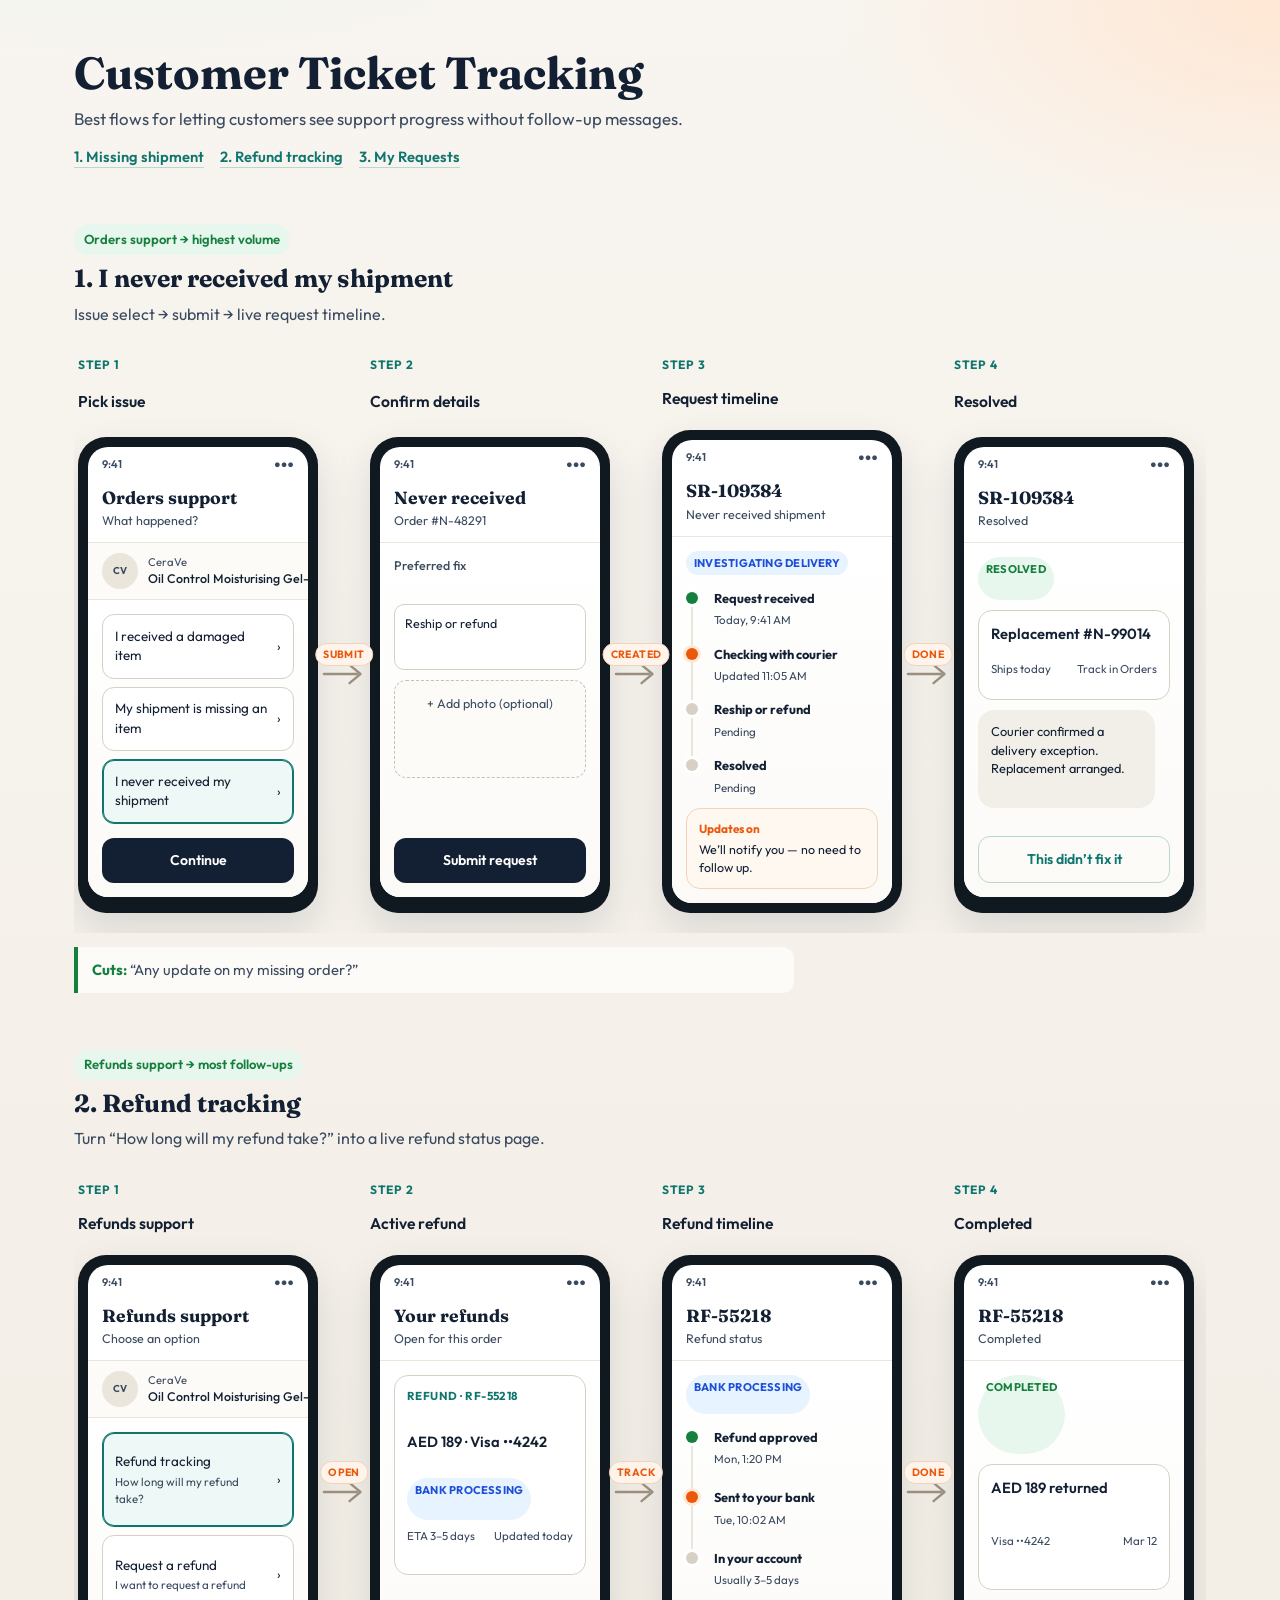
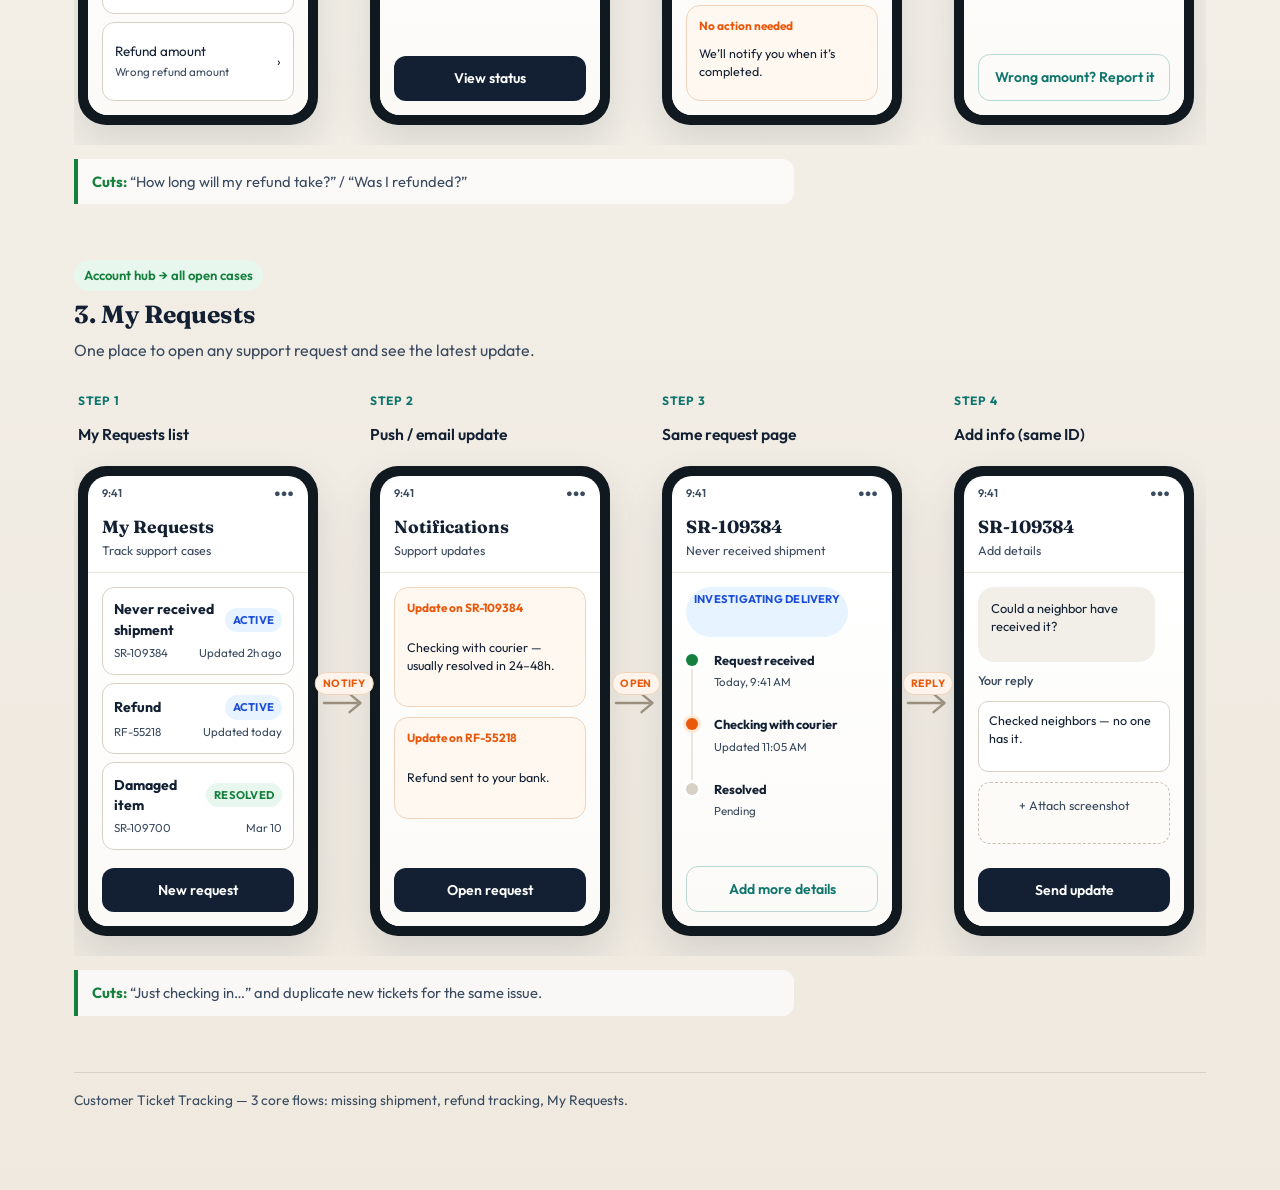
==== commit 23cdbd89: "Tighten to three core ticket tracking flows Restore original styling, drop yellow haze, keep only mi" ====
--- a/docs/index.html
+++ b/docs/index.html
@@ -6,411 +6,109 @@
   <title>Customer Ticket Tracking</title>
   <link rel="preconnect" href="https://fonts.googleapis.com" />
   <link rel="preconnect" href="https://fonts.gstatic.com" crossorigin />
-  <link href="https://fonts.googleapis.com/css2?family=IBM+Plex+Sans:wght@400;500;600&display=swap" rel="stylesheet" />
+  <link href="https://fonts.googleapis.com/css2?family=Fraunces:opsz,wght@9..144,500;9..144,700&family=Outfit:wght@400;500;600;700&display=swap" rel="stylesheet" />
   <style>
     :root {
-      --text: #111;
-      --muted: #666;
-      --line: #e6e6e6;
-      --bg: #fff;
-      --soft: #f7f7f7;
-      --ok: #1a7f37;
-      --warn: #9a6700;
-      --blue: #0969da;
-      --noon: #feee00;
+      --ink: #132033;
+      --ink-soft: #3a4a5f;
+      --paper: #f6f3ee;
+      --paper-2: #ebe6dc;
+      --panel: #ffffff;
+      --line: #d7d0c4;
+      --accent: #0f766e;
+      --accent-2: #ea580c;
+      --ok: #15803d;
+      --warn: #b45309;
+      --sky: #e8f4f2;
+      --shadow: 0 18px 40px rgba(19, 32, 51, 0.12);
     }
 
     * { box-sizing: border-box; }
     body {
       margin: 0;
-      font-family: "IBM Plex Sans", sans-serif;
-      color: var(--text);
-      background: var(--bg);
-      line-height: 1.5;
-      font-size: 15px;
+      font-family: "Outfit", sans-serif;
+      color: var(--ink);
+      background:
+        radial-gradient(1200px 600px at 10% -10%, #d9efe9 0%, transparent 55%),
+        radial-gradient(900px 500px at 100% 0%, #ffe7d4 0%, transparent 50%),
+        linear-gradient(180deg, #f8f5f0 0%, #efe9df 100%);
+      line-height: 1.45;
     }
 
     .page {
-      max-width: 1100px;
+      max-width: 1180px;
       margin: 0 auto;
-      padding: 40px 20px 72px;
+      padding: 48px 24px 80px;
+    }
+
+    header.hero {
+      display: grid;
+      gap: 10px;
+      margin-bottom: 36px;
+      max-width: 640px;
     }
 
     h1 {
-      margin: 0 0 8px;
-      font-size: 1.75rem;
+      font-family: "Fraunces", Georgia, serif;
+      font-size: clamp(2rem, 4vw, 2.8rem);
+      font-weight: 700;
+      line-height: 1.1;
+      margin: 0;
+    }
+
+    .lede {
+      margin: 0;
+      font-size: 1.05rem;
+      color: var(--ink-soft);
+    }
+
+    .toc {
+      display: flex;
+      flex-wrap: wrap;
+      gap: 10px 16px;
+      margin-top: 4px;
+      font-size: 0.92rem;
+    }
+
+    .toc a {
+      color: var(--accent);
+      text-decoration: none;
       font-weight: 600;
-      letter-spacing: -0.02em;
-    }
-
-    h2 {
-      margin: 0 0 6px;
-      font-size: 1.05rem;
-      font-weight: 600;
-    }
-
-    p { margin: 0; color: var(--muted); }
-
-    .intro {
-      max-width: 68ch;
-      margin-bottom: 28px;
-      padding-bottom: 24px;
-      border-bottom: 1px solid var(--line);
-    }
-
-    .intro p { margin-top: 8px; }
-
-    .toc {
-      margin-top: 14px;
-      display: grid;
-      gap: 4px;
-      font-size: 0.9rem;
-    }
-
-    .toc a {
-      color: var(--text);
-      text-decoration: none;
-      border-bottom: 1px solid var(--line);
-      width: fit-content;
-    }
-
-    .improve {
-      margin: 18px 0 0;
-      padding: 12px 14px;
-      border: 1px solid var(--line);
-      background: var(--soft);
-      font-size: 0.9rem;
-      color: var(--muted);
-      max-width: 80ch;
-    }
-
-    .improve strong { color: var(--text); font-weight: 600; }
+      border-bottom: 1px solid #b7d8d3;
+    }
 
     .flow {
-      margin-top: 40px;
-      padding-top: 28px;
-      border-top: 1px solid var(--line);
+      margin-top: 48px;
+      padding-top: 8px;
     }
 
     .flow-head {
-      margin-bottom: 16px;
-      max-width: 72ch;
-    }
-
-    .flow-head p { margin-top: 4px; }
-
-    .tag {
-      display: inline-block;
-      font-size: 0.7rem;
-      font-weight: 600;
-      text-transform: uppercase;
-      letter-spacing: 0.04em;
-      color: var(--muted);
-      border: 1px solid var(--line);
-      padding: 2px 6px;
-      margin-bottom: 8px;
-    }
-
-    .phone {
-      width: 100%;
-      max-width: 250px;
-      border: 1px solid #bbb;
-      border-radius: 22px;
-      background: #111;
-      padding: 8px;
-    }
-
-    .phone-inner {
-      background: #fff;
-      border-radius: 16px;
-      overflow: hidden;
-      min-height: 430px;
-      display: flex;
-      flex-direction: column;
-      position: relative;
-    }
-
-    .sheet-glow {
-      position: absolute;
-      top: 0;
-      right: 0;
-      width: 140px;
-      height: 90px;
-      background: radial-gradient(circle at 70% 20%, rgba(254,238,0,0.45), transparent 70%);
-      pointer-events: none;
-    }
-
-    .nav {
-      display: grid;
-      grid-template-columns: 28px 1fr 28px;
-      align-items: center;
-      padding: 14px 12px 8px;
-      position: relative;
-      z-index: 1;
-    }
-
-    .nav .title {
-      text-align: center;
-      font-weight: 600;
-      font-size: 0.95rem;
-    }
-
-    .nav .icon {
-      font-size: 1.1rem;
-      color: #333;
-      line-height: 1;
-    }
-
-    .product {
-      display: grid;
-      grid-template-columns: 42px 1fr;
-      gap: 10px;
-      align-items: center;
-      padding: 8px 14px 14px;
-      border-bottom: 1px solid var(--line);
-      position: relative;
-      z-index: 1;
-    }
-
-    .product .thumb {
-      width: 42px;
-      height: 42px;
-      border-radius: 50%;
-      background: linear-gradient(180deg, #f2f2f2, #e5e5e5);
-      border: 1px solid var(--line);
-      display: grid;
-      place-items: center;
-      font-size: 0.65rem;
-      color: #888;
-      font-weight: 600;
-    }
-
-    .product .brand {
-      font-size: 0.72rem;
-      color: var(--muted);
-    }
-
-    .product .name {
-      font-size: 0.8rem;
-      font-weight: 500;
-      color: #333;
-      white-space: nowrap;
-      overflow: hidden;
-      text-overflow: ellipsis;
-    }
-
-    .list {
-      display: grid;
-      position: relative;
-      z-index: 1;
-    }
-
-    .list-item {
-      display: grid;
-      grid-template-columns: 22px 1fr;
-      gap: 10px;
-      align-items: start;
-      padding: 14px;
-      border-bottom: 1px solid var(--line);
-      font-size: 0.88rem;
-    }
-
-    .list-item .doc {
-      color: #888;
-      margin-top: 1px;
-    }
-
-    .list-item .label { font-weight: 600; color: #222; }
-    .list-item .hint {
-      margin-top: 2px;
-      font-size: 0.78rem;
-      color: var(--muted);
-      font-weight: 400;
-    }
-
-    .list-item.active {
-      background: #fffef2;
-    }
-
-    .status-bar {
-      display: flex;
-      justify-content: space-between;
-      padding: 8px 12px 0;
-      font-size: 10px;
-      color: #666;
-      font-weight: 500;
-      position: relative;
-      z-index: 1;
-    }
-
-    .screen-body {
-      padding: 12px 14px 14px;
-      display: grid;
-      gap: 8px;
-      flex: 1;
-      position: relative;
-      z-index: 1;
-    }
-
-    .cta {
-      margin-top: auto;
-      border: 0;
-      background: #111;
-      color: #fff;
-      font: inherit;
-      font-weight: 500;
-      font-size: 0.82rem;
-      padding: 11px;
-      text-align: center;
-    }
-
-    .cta.secondary {
-      background: #fff;
-      color: #111;
-      border: 1px solid #111;
-    }
-
-    .cta.noon {
-      background: var(--noon);
-      color: #111;
-      font-weight: 600;
-    }
-
-    .request-card {
-      border: 1px solid var(--line);
-      padding: 10px;
       display: grid;
       gap: 6px;
-      background: #fff;
-    }
-
-    .request-id {
-      font-size: 0.7rem;
-      font-weight: 600;
-      color: var(--muted);
-      text-transform: uppercase;
-      letter-spacing: 0.04em;
-    }
-
-    .request-title {
-      font-weight: 600;
-      font-size: 0.88rem;
-    }
-
-    .pill {
+      margin-bottom: 22px;
+      max-width: 640px;
+    }
+
+    .flow-head h2 {
+      font-family: "Fraunces", Georgia, serif;
+      font-size: 1.55rem;
+      margin: 0;
+    }
+
+    .flow-head p {
+      margin: 0;
+      color: var(--ink-soft);
+    }
+
+    .chip {
       display: inline-flex;
       width: fit-content;
-      padding: 2px 7px;
-      font-size: 0.68rem;
+      padding: 6px 10px;
+      border-radius: 999px;
+      background: #e8f7ee;
+      color: var(--ok);
+      font-size: 0.82rem;
       font-weight: 600;
-      text-transform: uppercase;
-      letter-spacing: 0.03em;
-      border: 1px solid var(--line);
-      background: var(--soft);
-      color: var(--muted);
-    }
-
-    .pill.open { color: var(--warn); border-color: #e5d4a1; background: #fff8e8; }
-    .pill.progress { color: var(--blue); border-color: #b6d4fe; background: #eff6ff; }
-    .pill.done { color: var(--ok); border-color: #b7e0c2; background: #eefbf1; }
-    .pill.wait { color: #6e40c9; border-color: #d8b9ff; background: #f6f0ff; }
-
-    .timeline { display: grid; gap: 0; margin-top: 2px; }
-
-    .tl-item {
-      display: grid;
-      grid-template-columns: 14px 1fr;
-      gap: 8px;
-      position: relative;
-      padding-bottom: 12px;
-    }
-
-    .tl-item:last-child { padding-bottom: 0; }
-
-    .tl-dot {
-      width: 10px;
-      height: 10px;
-      border-radius: 50%;
-      margin-top: 3px;
-      background: #ccc;
-      z-index: 1;
-    }
-
-    .tl-item.done .tl-dot { background: var(--ok); }
-    .tl-item.current .tl-dot { background: #111; }
-
-    .tl-item::before {
-      content: "";
-      position: absolute;
-      left: 4px;
-      top: 13px;
-      bottom: 0;
-      width: 1px;
-      background: var(--line);
-    }
-
-    .tl-item:last-child::before { display: none; }
-
-    .tl-text strong {
-      display: block;
-      font-size: 0.78rem;
-      font-weight: 500;
-    }
-
-    .tl-text span {
-      font-size: 0.7rem;
-      color: var(--muted);
-    }
-
-    .notif {
-      border: 1px solid var(--line);
-      background: var(--soft);
-      padding: 9px 10px;
-      font-size: 0.75rem;
-      display: grid;
-      gap: 3px;
-    }
-
-    .notif strong {
-      font-size: 0.72rem;
-      font-weight: 600;
-    }
-
-    .mini-meta {
-      display: flex;
-      justify-content: space-between;
-      font-size: 0.7rem;
-      color: var(--muted);
-    }
-
-    .form-field { display: grid; gap: 3px; font-size: 0.76rem; }
-    .form-field label { color: var(--muted); }
-
-    .form-field .box {
-      border: 1px solid var(--line);
-      padding: 8px;
-      background: #fff;
-      min-height: 32px;
-      color: var(--text);
-    }
-
-    .form-field .box.tall { min-height: 58px; }
-
-    .upload {
-      border: 1px dashed #bbb;
-      padding: 12px;
-      text-align: center;
-      font-size: 0.75rem;
-      color: var(--muted);
-      background: var(--soft);
-    }
-
-    .bubble {
-      padding: 9px 10px;
-      font-size: 0.78rem;
-      max-width: 92%;
-      border: 1px solid var(--line);
-      background: var(--soft);
     }
 
     .rail {
@@ -418,210 +116,479 @@
       align-items: stretch;
       gap: 0;
       overflow-x: auto;
-      padding: 4px 0 12px;
+      padding: 8px 4px 20px;
     }
 
     .step {
       flex: 0 0 auto;
-      width: 250px;
-      display: grid;
-      gap: 8px;
-    }
-
-    .step-label { display: grid; gap: 2px; min-height: 58px; }
+      width: 240px;
+      display: grid;
+      gap: 10px;
+    }
+
+    .step-label {
+      display: grid;
+      gap: 3px;
+      min-height: 64px;
+    }
 
     .step-num {
+      font-size: 12px;
+      font-weight: 700;
+      letter-spacing: 0.06em;
+      text-transform: uppercase;
+      color: var(--accent);
+    }
+
+    .step-title {
+      font-weight: 600;
+      font-size: 0.98rem;
+    }
+
+    .phone {
+      width: 240px;
+      border-radius: 28px;
+      background: #101820;
+      padding: 10px;
+      box-shadow: var(--shadow);
+    }
+
+    .phone-inner {
+      background: var(--panel);
+      border-radius: 20px;
+      overflow: hidden;
+      min-height: 450px;
+      display: flex;
+      flex-direction: column;
+    }
+
+    .status-bar {
+      display: flex;
+      justify-content: space-between;
+      padding: 10px 14px 6px;
       font-size: 11px;
       font-weight: 600;
-      color: var(--muted);
-      text-transform: uppercase;
-      letter-spacing: 0.04em;
-    }
-
-    .step-title {
+      color: var(--ink-soft);
+    }
+
+    .app-header {
+      padding: 6px 14px 12px;
+      border-bottom: 1px solid var(--paper-2);
+    }
+
+    .app-header .brand {
+      font-family: "Fraunces", Georgia, serif;
+      font-size: 1.1rem;
+      font-weight: 700;
+    }
+
+    .app-header .sub {
+      font-size: 0.78rem;
+      color: var(--ink-soft);
+      margin-top: 2px;
+    }
+
+    .product {
+      display: grid;
+      grid-template-columns: 36px 1fr;
+      gap: 10px;
+      align-items: center;
+      padding: 10px 14px;
+      border-bottom: 1px solid var(--paper-2);
+      background: #fcfbf8;
+    }
+
+    .product .thumb {
+      width: 36px;
+      height: 36px;
+      border-radius: 50%;
+      background: var(--paper-2);
+      display: grid;
+      place-items: center;
+      font-size: 0.62rem;
+      font-weight: 700;
+      color: var(--ink-soft);
+    }
+
+    .product .name {
+      font-size: 0.78rem;
+      font-weight: 500;
+      color: var(--ink);
+      white-space: nowrap;
+      overflow: hidden;
+      text-overflow: ellipsis;
+    }
+
+    .product .meta {
+      font-size: 0.7rem;
+      color: var(--ink-soft);
+    }
+
+    .screen-body {
+      padding: 14px;
+      display: grid;
+      gap: 10px;
+      flex: 1;
+      background: linear-gradient(180deg, #fff 0%, #fbfaf7 100%);
+    }
+
+    .choice-list { display: grid; gap: 8px; }
+
+    .choice {
+      border: 1px solid var(--line);
+      border-radius: 12px;
+      padding: 11px 12px;
+      font-size: 0.84rem;
+      background: #fff;
+      display: flex;
+      justify-content: space-between;
+      align-items: center;
+      gap: 8px;
+    }
+
+    .choice.active {
+      border-color: var(--accent);
+      background: #eef8f6;
+      box-shadow: inset 0 0 0 1px var(--accent);
+    }
+
+    .choice .hint {
+      display: block;
+      margin-top: 2px;
+      font-size: 0.72rem;
+      color: var(--ink-soft);
+      font-weight: 400;
+    }
+
+    .cta {
+      margin-top: auto;
+      border: 0;
+      border-radius: 12px;
+      background: var(--ink);
+      color: #fff;
+      font: inherit;
       font-weight: 600;
       font-size: 0.88rem;
-    }
-
-    .step-note {
+      padding: 12px;
+      text-align: center;
+    }
+
+    .cta.secondary {
+      background: transparent;
+      color: var(--accent);
+      border: 1px solid #b7d8d3;
+    }
+
+    .request-card {
+      border: 1px solid var(--line);
+      border-radius: 14px;
+      padding: 12px;
+      background: #fff;
+      display: grid;
+      gap: 8px;
+    }
+
+    .request-id {
+      font-size: 0.72rem;
+      font-weight: 700;
+      letter-spacing: 0.04em;
+      color: var(--accent);
+      text-transform: uppercase;
+    }
+
+    .request-title {
+      font-weight: 600;
+      font-size: 0.92rem;
+    }
+
+    .pill {
+      display: inline-flex;
+      width: fit-content;
+      padding: 4px 8px;
+      border-radius: 999px;
+      font-size: 0.7rem;
+      font-weight: 700;
+      letter-spacing: 0.02em;
+      text-transform: uppercase;
+    }
+
+    .pill.open { background: #fff4e5; color: var(--warn); }
+    .pill.progress { background: #e7f3ff; color: #1d4ed8; }
+    .pill.done { background: #e8f7ee; color: var(--ok); }
+    .pill.wait { background: #f3e8ff; color: #6d28d9; }
+
+    .timeline { display: grid; gap: 0; margin-top: 4px; }
+
+    .tl-item {
+      display: grid;
+      grid-template-columns: 18px 1fr;
+      gap: 10px;
+      position: relative;
+      padding-bottom: 14px;
+    }
+
+    .tl-item:last-child { padding-bottom: 0; }
+
+    .tl-dot {
+      width: 12px;
+      height: 12px;
+      border-radius: 50%;
+      margin-top: 3px;
+      background: var(--line);
+      box-shadow: 0 0 0 3px #fff;
+      z-index: 1;
+    }
+
+    .tl-item.done .tl-dot { background: var(--ok); }
+    .tl-item.current .tl-dot {
+      background: var(--accent-2);
+      box-shadow: 0 0 0 3px #ffe8d6;
+    }
+
+    .tl-item::before {
+      content: "";
+      position: absolute;
+      left: 5px;
+      top: 14px;
+      bottom: 0;
+      width: 2px;
+      background: var(--paper-2);
+    }
+
+    .tl-item:last-child::before { display: none; }
+
+    .tl-text strong {
+      display: block;
+      font-size: 0.8rem;
+    }
+
+    .tl-text span {
+      font-size: 0.72rem;
+      color: var(--ink-soft);
+    }
+
+    .notif {
+      border-radius: 14px;
+      background: #fff8f1;
+      border: 1px solid #f0d3b8;
+      padding: 11px 12px;
       font-size: 0.78rem;
-      color: var(--muted);
+      display: grid;
+      gap: 4px;
+    }
+
+    .notif strong {
+      color: var(--accent-2);
+      font-size: 0.74rem;
+    }
+
+    .mini-meta {
+      display: flex;
+      justify-content: space-between;
+      font-size: 0.72rem;
+      color: var(--ink-soft);
+    }
+
+    .form-field { display: grid; gap: 4px; font-size: 0.78rem; }
+    .form-field label { color: var(--ink-soft); font-weight: 500; }
+
+    .form-field .box {
+      border: 1px solid var(--line);
+      border-radius: 10px;
+      padding: 10px;
+      background: #fff;
+      min-height: 38px;
+    }
+
+    .form-field .box.tall { min-height: 64px; }
+
+    .upload {
+      border: 1.5px dashed #c9c0b2;
+      border-radius: 12px;
+      padding: 14px;
+      text-align: center;
+      font-size: 0.78rem;
+      color: var(--ink-soft);
+      background: #fcfbf8;
+    }
+
+    .bubble {
+      border-radius: 16px;
+      padding: 12px 13px;
+      font-size: 0.8rem;
+      max-width: 92%;
+      background: #f1efe8;
+    }
+
+    .home-list { display: grid; gap: 8px; }
+
+    .home-item {
+      border: 1px solid var(--line);
+      border-radius: 12px;
+      padding: 11px;
+      display: grid;
+      gap: 4px;
+      background: #fff;
+    }
+
+    .home-item .row {
+      display: flex;
+      justify-content: space-between;
+      gap: 8px;
+      align-items: center;
     }
 
     .arrow {
       flex: 0 0 auto;
-      width: 44px;
+      width: 52px;
       display: grid;
       place-items: center;
       align-self: center;
-      margin-top: 70px;
-      color: #999;
+      margin-top: 78px;
+      color: var(--ink-soft);
       position: relative;
     }
 
-    .arrow svg { width: 36px; height: 20px; }
+    .arrow svg { width: 44px; height: 26px; }
 
     .arrow .tag {
       position: absolute;
-      top: -16px;
+      top: -18px;
       left: 50%;
       transform: translateX(-50%);
       white-space: nowrap;
-      font-size: 0.62rem;
-      font-weight: 600;
+      font-size: 0.66rem;
+      font-weight: 700;
       letter-spacing: 0.04em;
       text-transform: uppercase;
-      color: var(--muted);
-      background: #fff;
-      border: 1px solid var(--line);
-      padding: 2px 5px;
-      margin: 0;
-    }
-
-    .note {
-      margin-top: 12px;
-      padding: 10px 12px;
-      border: 1px solid var(--line);
-      background: var(--soft);
-      font-size: 0.88rem;
-      color: var(--muted);
-      max-width: 80ch;
-    }
+      color: var(--accent-2);
+      background: #fff4eb;
+      border: 1px solid #f0d3b8;
+      padding: 3px 7px;
+      border-radius: 999px;
+    }
+
+    .callout {
+      margin-top: 14px;
+      padding: 12px 14px;
+      border-left: 4px solid var(--ok);
+      background: rgba(255,255,255,0.7);
+      border-radius: 0 12px 12px 0;
+      max-width: 720px;
+      font-size: 0.92rem;
+      color: var(--ink-soft);
+    }
+
+    .callout strong { color: var(--ok); }
 
     footer {
-      margin-top: 48px;
-      padding-top: 16px;
+      margin-top: 56px;
+      padding-top: 18px;
       border-top: 1px solid var(--line);
-      color: var(--muted);
-      font-size: 0.82rem;
+      color: var(--ink-soft);
+      font-size: 0.86rem;
     }
   </style>
 </head>
 <body>
   <div class="page">
-    <header class="intro">
+    <header class="hero">
       <h1>Customer Ticket Tracking</h1>
-      <p>
-        Proposed status-tracking flows built on noon’s current entry points
-        (Orders support, Refunds support, Returns support).
-        Focus: after a customer picks an issue, they get a request they can check
-        instead of sending follow-up messages.
+      <p class="lede">
+        Best flows for letting customers see support progress without follow-up messages.
       </p>
       <div class="toc">
-        <a href="#flow-a">A. Never received shipment</a>
-        <a href="#flow-b">B. Damaged / wrong item</a>
-        <a href="#flow-c">C. Refund tracking</a>
-        <a href="#flow-d">D. Request a refund</a>
-        <a href="#flow-e">E. Track return pickup</a>
-      </div>
-      <div class="improve">
-        <strong>Improvement over today’s opening screens:</strong>
-        keep the same issue menus, then attach a request ID + live status page
-        (and push/email on each stage). “Refund tracking” and “I never received my shipment”
-        become the highest-impact places to start.
+        <a href="#flow-a">1. Missing shipment</a>
+        <a href="#flow-b">2. Refund tracking</a>
+        <a href="#flow-c">3. My Requests</a>
       </div>
     </header>
 
-    <!-- FLOW A -->
+    <!-- FLOW 1 -->
     <section class="flow" id="flow-a">
       <div class="flow-head">
-        <div class="tag">Orders support</div>
-        <h2>A. I never received my shipment</h2>
-        <p>Start from the current Orders support list, then open a trackable request instead of only chatting.</p>
+        <div class="chip">Orders support → highest volume</div>
+        <h2>1. I never received my shipment</h2>
+        <p>Issue select → submit → live request timeline.</p>
       </div>
 
       <div class="rail">
         <div class="step">
           <div class="step-label">
             <div class="step-num">Step 1</div>
-            <div class="step-title">Orders support (today)</div>
-            <div class="step-note">Same issue list customers already see.</div>
-          </div>
-          <div class="phone">
-            <div class="phone-inner">
-              <div class="sheet-glow"></div>
-              <div class="status-bar"><span>9:41</span><span>●●●</span></div>
-              <div class="nav">
-                <div class="icon">‹</div>
-                <div class="title">Orders support</div>
-                <div class="icon" style="text-align:right">×</div>
+            <div class="step-title">Pick issue</div>
+          </div>
+          <div class="phone">
+            <div class="phone-inner">
+              <div class="status-bar"><span>9:41</span><span>●●●</span></div>
+              <div class="app-header">
+                <div class="brand">Orders support</div>
+                <div class="sub">What happened?</div>
               </div>
               <div class="product">
                 <div class="thumb">CV</div>
                 <div>
-                  <div class="brand">CeraVe</div>
-                  <div class="name">Oil Control Moisturising Gel-Cream…</div>
-                </div>
-              </div>
-              <div class="list">
-                <div class="list-item"><span class="doc">▤</span><div class="label">I received the wrong item</div></div>
-                <div class="list-item"><span class="doc">▤</span><div class="label">I received a fake item</div></div>
-                <div class="list-item"><span class="doc">▤</span><div class="label">I received a damaged item</div></div>
-                <div class="list-item"><span class="doc">▤</span><div class="label">My item is not working properly</div></div>
-                <div class="list-item"><span class="doc">▤</span><div class="label">My shipment is missing an item</div></div>
-                <div class="list-item active"><span class="doc">▤</span><div class="label">I never received my shipment</div></div>
+                  <div class="meta">CeraVe</div>
+                  <div class="name">Oil Control Moisturising Gel-Cream</div>
+                </div>
+              </div>
+              <div class="screen-body">
+                <div class="choice-list">
+                  <div class="choice">I received a damaged item <span>›</span></div>
+                  <div class="choice">My shipment is missing an item <span>›</span></div>
+                  <div class="choice active">I never received my shipment <span>›</span></div>
+                </div>
+                <div class="cta">Continue</div>
               </div>
             </div>
           </div>
         </div>
 
         <div class="arrow" aria-hidden="true">
-          <span class="tag">Create</span>
-          <svg viewBox="0 0 48 28" fill="none"><path d="M2 14h36M30 4l12 10-12 10" stroke="#999" stroke-width="2" stroke-linecap="round" stroke-linejoin="round"/></svg>
+          <span class="tag">Submit</span>
+          <svg viewBox="0 0 48 28" fill="none"><path d="M2 14h36M30 4l12 10-12 10" stroke="#9a8f7e" stroke-width="2.5" stroke-linecap="round" stroke-linejoin="round"/></svg>
         </div>
 
         <div class="step">
           <div class="step-label">
             <div class="step-num">Step 2</div>
-            <div class="step-title">Quick details</div>
-            <div class="step-note">One screen, then a request is opened.</div>
-          </div>
-          <div class="phone">
-            <div class="phone-inner">
-              <div class="sheet-glow"></div>
-              <div class="status-bar"><span>9:41</span><span>●●●</span></div>
-              <div class="nav">
-                <div class="icon">‹</div>
-                <div class="title">Never received</div>
-                <div class="icon" style="text-align:right">×</div>
-              </div>
-              <div class="product">
-                <div class="thumb">CV</div>
-                <div>
-                  <div class="brand">Order #N-48291</div>
-                  <div class="name">Marked delivered · not received</div>
-                </div>
+            <div class="step-title">Confirm details</div>
+          </div>
+          <div class="phone">
+            <div class="phone-inner">
+              <div class="status-bar"><span>9:41</span><span>●●●</span></div>
+              <div class="app-header">
+                <div class="brand">Never received</div>
+                <div class="sub">Order #N-48291</div>
               </div>
               <div class="screen-body">
                 <div class="form-field">
-                  <label>What should we do?</label>
+                  <label>Preferred fix</label>
                   <div class="box">Reship or refund</div>
                 </div>
-                <div class="upload">+ Add doorstep / gate photo</div>
-                <div class="cta noon">Submit request</div>
+                <div class="upload">+ Add photo (optional)</div>
+                <div class="cta">Submit request</div>
               </div>
             </div>
           </div>
         </div>
 
         <div class="arrow" aria-hidden="true">
-          <span class="tag">Track</span>
-          <svg viewBox="0 0 48 28" fill="none"><path d="M2 14h36M30 4l12 10-12 10" stroke="#999" stroke-width="2" stroke-linecap="round" stroke-linejoin="round"/></svg>
+          <span class="tag">Created</span>
+          <svg viewBox="0 0 48 28" fill="none"><path d="M2 14h36M30 4l12 10-12 10" stroke="#9a8f7e" stroke-width="2.5" stroke-linecap="round" stroke-linejoin="round"/></svg>
         </div>
 
         <div class="step">
           <div class="step-label">
             <div class="step-num">Step 3</div>
-            <div class="step-title">Request status page</div>
-            <div class="step-note">New: live stages + notifications.</div>
-          </div>
-          <div class="phone">
-            <div class="phone-inner">
-              <div class="status-bar"><span>9:41</span><span>●●●</span></div>
-              <div class="nav">
-                <div class="icon">‹</div>
-                <div class="title">Request SR-109384</div>
-                <div class="icon" style="text-align:right">×</div>
+            <div class="step-title">Request timeline</div>
+          </div>
+          <div class="phone">
+            <div class="phone-inner">
+              <div class="status-bar"><span>9:41</span><span>●●●</span></div>
+              <div class="app-header">
+                <div class="brand">SR-109384</div>
+                <div class="sub">Never received shipment</div>
               </div>
               <div class="screen-body">
                 <span class="pill progress">Investigating delivery</span>
@@ -636,15 +603,14 @@
                   </div>
                   <div class="tl-item">
                     <div class="tl-dot"></div>
-                    <div class="tl-text"><strong>Decision: reship or refund</strong><span>Pending</span></div>
+                    <div class="tl-text"><strong>Reship or refund</strong><span>Pending</span></div>
                   </div>
                   <div class="tl-item">
                     <div class="tl-dot"></div>
                     <div class="tl-text"><strong>Resolved</strong><span>Pending</span></div>
                   </div>
                 </div>
-                <div class="notif"><strong>We’ll notify you</strong>No need to message for updates.</div>
-                <div class="cta secondary">Add more details</div>
+                <div class="notif"><strong>Updates on</strong>We’ll notify you — no need to follow up.</div>
               </div>
             </div>
           </div>
@@ -652,27 +618,25 @@
 
         <div class="arrow" aria-hidden="true">
           <span class="tag">Done</span>
-          <svg viewBox="0 0 48 28" fill="none"><path d="M2 14h36M30 4l12 10-12 10" stroke="#999" stroke-width="2" stroke-linecap="round" stroke-linejoin="round"/></svg>
+          <svg viewBox="0 0 48 28" fill="none"><path d="M2 14h36M30 4l12 10-12 10" stroke="#9a8f7e" stroke-width="2.5" stroke-linecap="round" stroke-linejoin="round"/></svg>
         </div>
 
         <div class="step">
           <div class="step-label">
             <div class="step-num">Step 4</div>
-            <div class="step-title">Resolved on-page</div>
-            <div class="step-note">Outcome visible without chasing.</div>
-          </div>
-          <div class="phone">
-            <div class="phone-inner">
-              <div class="status-bar"><span>9:41</span><span>●●●</span></div>
-              <div class="nav">
-                <div class="icon">‹</div>
-                <div class="title">Request SR-109384</div>
-                <div class="icon" style="text-align:right">×</div>
+            <div class="step-title">Resolved</div>
+          </div>
+          <div class="phone">
+            <div class="phone-inner">
+              <div class="status-bar"><span>9:41</span><span>●●●</span></div>
+              <div class="app-header">
+                <div class="brand">SR-109384</div>
+                <div class="sub">Resolved</div>
               </div>
               <div class="screen-body">
                 <span class="pill done">Resolved</span>
                 <div class="request-card">
-                  <div class="request-title">Replacement order #N-99014</div>
+                  <div class="request-title">Replacement #N-99014</div>
                   <div class="mini-meta"><span>Ships today</span><span>Track in Orders</span></div>
                 </div>
                 <div class="bubble">Courier confirmed a delivery exception. Replacement arranged.</div>
@@ -682,229 +646,50 @@
           </div>
         </div>
       </div>
-      <div class="note">Same entry as today → adds request ID + timeline so “any update on my missing order?” drops.</div>
+      <div class="callout"><strong>Cuts:</strong> “Any update on my missing order?”</div>
     </section>
 
-    <!-- FLOW B -->
+    <!-- FLOW 2 -->
     <section class="flow" id="flow-b">
       <div class="flow-head">
-        <div class="tag">Orders support</div>
-        <h2>B. Damaged / wrong item</h2>
-        <p>Use the existing damaged/wrong item options, then pause clearly when a photo is needed.</p>
+        <div class="chip">Refunds support → most follow-ups</div>
+        <h2>2. Refund tracking</h2>
+        <p>Turn “How long will my refund take?” into a live refund status page.</p>
       </div>
 
       <div class="rail">
         <div class="step">
           <div class="step-label">
             <div class="step-num">Step 1</div>
-            <div class="step-title">Pick issue</div>
-            <div class="step-note">From current Orders support menu.</div>
-          </div>
-          <div class="phone">
-            <div class="phone-inner">
-              <div class="sheet-glow"></div>
-              <div class="status-bar"><span>9:41</span><span>●●●</span></div>
-              <div class="nav">
-                <div class="icon">‹</div>
-                <div class="title">Orders support</div>
-                <div class="icon" style="text-align:right">×</div>
+            <div class="step-title">Refunds support</div>
+          </div>
+          <div class="phone">
+            <div class="phone-inner">
+              <div class="status-bar"><span>9:41</span><span>●●●</span></div>
+              <div class="app-header">
+                <div class="brand">Refunds support</div>
+                <div class="sub">Choose an option</div>
               </div>
               <div class="product">
                 <div class="thumb">CV</div>
                 <div>
-                  <div class="brand">CeraVe</div>
-                  <div class="name">Oil Control Moisturising Gel-Cream…</div>
-                </div>
-              </div>
-              <div class="list">
-                <div class="list-item"><span class="doc">▤</span><div class="label">I received the wrong item</div></div>
-                <div class="list-item"><span class="doc">▤</span><div class="label">I received a fake item</div></div>
-                <div class="list-item active"><span class="doc">▤</span><div class="label">I received a damaged item</div></div>
-                <div class="list-item"><span class="doc">▤</span><div class="label">My item is not working properly</div></div>
-              </div>
-            </div>
-          </div>
-        </div>
-
-        <div class="arrow" aria-hidden="true">
-          <span class="tag">Need</span>
-          <svg viewBox="0 0 48 28" fill="none"><path d="M2 14h36M30 4l12 10-12 10" stroke="#999" stroke-width="2" stroke-linecap="round" stroke-linejoin="round"/></svg>
-        </div>
-
-        <div class="step">
-          <div class="step-label">
-            <div class="step-num">Step 2</div>
-            <div class="step-title">Action needed</div>
-            <div class="step-note">Explain why the case is waiting.</div>
-          </div>
-          <div class="phone">
-            <div class="phone-inner">
-              <div class="status-bar"><span>9:41</span><span>●●●</span></div>
-              <div class="nav">
-                <div class="icon">‹</div>
-                <div class="title">Request SR-109700</div>
-                <div class="icon" style="text-align:right">×</div>
-              </div>
-              <div class="screen-body">
-                <span class="pill open">Action needed</span>
-                <div class="notif">
-                  <strong>Photo required</strong>
-                  Upload a clear picture of the damage to continue.
-                </div>
-                <div class="timeline">
-                  <div class="tl-item done">
-                    <div class="tl-dot"></div>
-                    <div class="tl-text"><strong>Request received</strong><span>Yesterday</span></div>
-                  </div>
-                  <div class="tl-item current">
-                    <div class="tl-dot"></div>
-                    <div class="tl-text"><strong>Waiting on your photo</strong><span>Since 9:10 AM</span></div>
-                  </div>
-                  <div class="tl-item">
-                    <div class="tl-dot"></div>
-                    <div class="tl-text"><strong>Review &amp; decision</strong><span>Pending</span></div>
-                  </div>
-                </div>
-                <div class="cta noon">Upload photo</div>
-              </div>
-            </div>
-          </div>
-        </div>
-
-        <div class="arrow" aria-hidden="true">
-          <span class="tag">Resume</span>
-          <svg viewBox="0 0 48 28" fill="none"><path d="M2 14h36M30 4l12 10-12 10" stroke="#999" stroke-width="2" stroke-linecap="round" stroke-linejoin="round"/></svg>
-        </div>
-
-        <div class="step">
-          <div class="step-label">
-            <div class="step-num">Step 3</div>
-            <div class="step-title">Back in review</div>
-            <div class="step-note">Same request ID after upload.</div>
-          </div>
-          <div class="phone">
-            <div class="phone-inner">
-              <div class="status-bar"><span>9:41</span><span>●●●</span></div>
-              <div class="nav">
-                <div class="icon">‹</div>
-                <div class="title">Request SR-109700</div>
-                <div class="icon" style="text-align:right">×</div>
-              </div>
-              <div class="screen-body">
-                <span class="pill progress">Under review</span>
-                <div class="timeline">
-                  <div class="tl-item done">
-                    <div class="tl-dot"></div>
-                    <div class="tl-text"><strong>Photo received</strong><span>Today, 9:44 AM</span></div>
-                  </div>
-                  <div class="tl-item current">
-                    <div class="tl-dot"></div>
-                    <div class="tl-text"><strong>Specialist reviewing</strong><span>In progress</span></div>
-                  </div>
-                  <div class="tl-item">
-                    <div class="tl-dot"></div>
-                    <div class="tl-text"><strong>Resolved</strong><span>Pending</span></div>
-                  </div>
-                </div>
-                <div class="notif"><strong>Thanks</strong>We’ll update this page when a decision is ready.</div>
-              </div>
-            </div>
-          </div>
-        </div>
-
-        <div class="arrow" aria-hidden="true">
-          <span class="tag">Done</span>
-          <svg viewBox="0 0 48 28" fill="none"><path d="M2 14h36M30 4l12 10-12 10" stroke="#999" stroke-width="2" stroke-linecap="round" stroke-linejoin="round"/></svg>
-        </div>
-
-        <div class="step">
-          <div class="step-label">
-            <div class="step-num">Step 4</div>
-            <div class="step-title">Decision</div>
-            <div class="step-note">Refund / replacement shown here.</div>
-          </div>
-          <div class="phone">
-            <div class="phone-inner">
-              <div class="status-bar"><span>9:41</span><span>●●●</span></div>
-              <div class="nav">
-                <div class="icon">‹</div>
-                <div class="title">Request SR-109700</div>
-                <div class="icon" style="text-align:right">×</div>
-              </div>
-              <div class="screen-body">
-                <span class="pill done">Resolved</span>
-                <div class="request-card">
-                  <div class="request-title">Full refund · AED 89</div>
-                  <div class="mini-meta"><span>3–5 days</span><span>Completed</span></div>
-                </div>
-                <div class="bubble">Photo confirmed damage. Refund issued to original payment method.</div>
-                <div class="cta secondary">This didn’t fix it</div>
-              </div>
-            </div>
-          </div>
-        </div>
-      </div>
-      <div class="note">Also covers wrong item / fake item / not working — same “action needed → review → resolved” pattern.</div>
-    </section>
-
-    <!-- FLOW C -->
-    <section class="flow" id="flow-c">
-      <div class="flow-head">
-        <div class="tag">Refunds support</div>
-        <h2>C. Refund tracking</h2>
-        <p>Today this reads like an FAQ (“How long will my refund take?”). Proposed: open the actual refund request status.</p>
-      </div>
-
-      <div class="rail">
-        <div class="step">
-          <div class="step-label">
-            <div class="step-num">Step 1</div>
-            <div class="step-title">Refunds support (today)</div>
-            <div class="step-note">Keep the menu; change the destination.</div>
-          </div>
-          <div class="phone">
-            <div class="phone-inner">
-              <div class="sheet-glow"></div>
-              <div class="status-bar"><span>9:41</span><span>●●●</span></div>
-              <div class="nav">
-                <div class="icon">‹</div>
-                <div class="title">Refunds support</div>
-                <div class="icon" style="text-align:right">×</div>
-              </div>
-              <div class="product">
-                <div class="thumb">CV</div>
-                <div>
-                  <div class="brand">CeraVe</div>
-                  <div class="name">Oil Control Moisturising Gel-Cream…</div>
-                </div>
-              </div>
-              <div class="list">
-                <div class="list-item active">
-                  <span class="doc">▤</span>
-                  <div>
-                    <div class="label">Refund tracking</div>
-                    <div class="hint">How long will my refund take?</div>
-                  </div>
-                </div>
-                <div class="list-item">
-                  <span class="doc">▤</span>
-                  <div>
-                    <div class="label">Returnless refunds</div>
-                    <div class="hint">Refunds without returning an item</div>
-                  </div>
-                </div>
-                <div class="list-item">
-                  <span class="doc">▤</span>
-                  <div>
-                    <div class="label">Refund amount</div>
-                    <div class="hint">I received the wrong refund amount</div>
-                  </div>
-                </div>
-                <div class="list-item">
-                  <span class="doc">▤</span>
-                  <div>
-                    <div class="label">Request a refund</div>
-                    <div class="hint">I want to request for a refund</div>
+                  <div class="meta">CeraVe</div>
+                  <div class="name">Oil Control Moisturising Gel-Cream</div>
+                </div>
+              </div>
+              <div class="screen-body">
+                <div class="choice-list">
+                  <div class="choice active">
+                    <span>Refund tracking<span class="hint">How long will my refund take?</span></span>
+                    <span>›</span>
+                  </div>
+                  <div class="choice">
+                    <span>Request a refund<span class="hint">I want to request a refund</span></span>
+                    <span>›</span>
+                  </div>
+                  <div class="choice">
+                    <span>Refund amount<span class="hint">Wrong refund amount</span></span>
+                    <span>›</span>
                   </div>
                 </div>
               </div>
@@ -914,22 +699,20 @@
 
         <div class="arrow" aria-hidden="true">
           <span class="tag">Open</span>
-          <svg viewBox="0 0 48 28" fill="none"><path d="M2 14h36M30 4l12 10-12 10" stroke="#999" stroke-width="2" stroke-linecap="round" stroke-linejoin="round"/></svg>
+          <svg viewBox="0 0 48 28" fill="none"><path d="M2 14h36M30 4l12 10-12 10" stroke="#9a8f7e" stroke-width="2.5" stroke-linecap="round" stroke-linejoin="round"/></svg>
         </div>
 
         <div class="step">
           <div class="step-label">
             <div class="step-num">Step 2</div>
-            <div class="step-title">Active refunds</div>
-            <div class="step-note">List open refunds for this order/item.</div>
-          </div>
-          <div class="phone">
-            <div class="phone-inner">
-              <div class="status-bar"><span>9:41</span><span>●●●</span></div>
-              <div class="nav">
-                <div class="icon">‹</div>
-                <div class="title">Your refunds</div>
-                <div class="icon" style="text-align:right">×</div>
+            <div class="step-title">Active refund</div>
+          </div>
+          <div class="phone">
+            <div class="phone-inner">
+              <div class="status-bar"><span>9:41</span><span>●●●</span></div>
+              <div class="app-header">
+                <div class="brand">Your refunds</div>
+                <div class="sub">Open for this order</div>
               </div>
               <div class="screen-body">
                 <div class="request-card">
@@ -938,30 +721,28 @@
                   <span class="pill progress">Bank processing</span>
                   <div class="mini-meta"><span>ETA 3–5 days</span><span>Updated today</span></div>
                 </div>
-                <div class="cta noon">View refund status</div>
+                <div class="cta">View status</div>
               </div>
             </div>
           </div>
         </div>
 
         <div class="arrow" aria-hidden="true">
-          <span class="tag">Status</span>
-          <svg viewBox="0 0 48 28" fill="none"><path d="M2 14h36M30 4l12 10-12 10" stroke="#999" stroke-width="2" stroke-linecap="round" stroke-linejoin="round"/></svg>
+          <span class="tag">Track</span>
+          <svg viewBox="0 0 48 28" fill="none"><path d="M2 14h36M30 4l12 10-12 10" stroke="#9a8f7e" stroke-width="2.5" stroke-linecap="round" stroke-linejoin="round"/></svg>
         </div>
 
         <div class="step">
           <div class="step-label">
             <div class="step-num">Step 3</div>
             <div class="step-title">Refund timeline</div>
-            <div class="step-note">Answers timing without a new message.</div>
-          </div>
-          <div class="phone">
-            <div class="phone-inner">
-              <div class="status-bar"><span>9:41</span><span>●●●</span></div>
-              <div class="nav">
-                <div class="icon">‹</div>
-                <div class="title">RF-55218</div>
-                <div class="icon" style="text-align:right">×</div>
+          </div>
+          <div class="phone">
+            <div class="phone-inner">
+              <div class="status-bar"><span>9:41</span><span>●●●</span></div>
+              <div class="app-header">
+                <div class="brand">RF-55218</div>
+                <div class="sub">Refund status</div>
               </div>
               <div class="screen-body">
                 <span class="pill progress">Bank processing</span>
@@ -976,7 +757,7 @@
                   </div>
                   <div class="tl-item">
                     <div class="tl-dot"></div>
-                    <div class="tl-text"><strong>Money in account</strong><span>Usually 3–5 days</span></div>
+                    <div class="tl-text"><strong>In your account</strong><span>Usually 3–5 days</span></div>
                   </div>
                 </div>
                 <div class="notif"><strong>No action needed</strong>We’ll notify you when it’s completed.</div>
@@ -987,22 +768,20 @@
 
         <div class="arrow" aria-hidden="true">
           <span class="tag">Done</span>
-          <svg viewBox="0 0 48 28" fill="none"><path d="M2 14h36M30 4l12 10-12 10" stroke="#999" stroke-width="2" stroke-linecap="round" stroke-linejoin="round"/></svg>
+          <svg viewBox="0 0 48 28" fill="none"><path d="M2 14h36M30 4l12 10-12 10" stroke="#9a8f7e" stroke-width="2.5" stroke-linecap="round" stroke-linejoin="round"/></svg>
         </div>
 
         <div class="step">
           <div class="step-label">
             <div class="step-num">Step 4</div>
             <div class="step-title">Completed</div>
-            <div class="step-note">If wrong amount, open a new case from here.</div>
-          </div>
-          <div class="phone">
-            <div class="phone-inner">
-              <div class="status-bar"><span>9:41</span><span>●●●</span></div>
-              <div class="nav">
-                <div class="icon">‹</div>
-                <div class="title">RF-55218</div>
-                <div class="icon" style="text-align:right">×</div>
+          </div>
+          <div class="phone">
+            <div class="phone-inner">
+              <div class="status-bar"><span>9:41</span><span>●●●</span></div>
+              <div class="app-header">
+                <div class="brand">RF-55218</div>
+                <div class="sub">Completed</div>
               </div>
               <div class="screen-body">
                 <span class="pill done">Completed</span>
@@ -1016,385 +795,166 @@
           </div>
         </div>
       </div>
-      <div class="note">Highest leverage change: Refund tracking → real status, not only article copy.</div>
+      <div class="callout"><strong>Cuts:</strong> “How long will my refund take?” / “Was I refunded?”</div>
     </section>
 
-    <!-- FLOW D -->
-    <section class="flow" id="flow-d">
+    <!-- FLOW 3 -->
+    <section class="flow" id="flow-c">
       <div class="flow-head">
-        <div class="tag">Refunds support</div>
-        <h2>D. Request a refund</h2>
-        <p>From “I want to request for a refund” — create the case, then land on the same tracker used above.</p>
+        <div class="chip">Account hub → all open cases</div>
+        <h2>3. My Requests</h2>
+        <p>One place to open any support request and see the latest update.</p>
       </div>
 
       <div class="rail">
         <div class="step">
           <div class="step-label">
             <div class="step-num">Step 1</div>
-            <div class="step-title">Start request</div>
-            <div class="step-note">Current Refunds support entry.</div>
-          </div>
-          <div class="phone">
-            <div class="phone-inner">
-              <div class="sheet-glow"></div>
-              <div class="status-bar"><span>9:41</span><span>●●●</span></div>
-              <div class="nav">
-                <div class="icon">‹</div>
-                <div class="title">Refunds support</div>
-                <div class="icon" style="text-align:right">×</div>
-              </div>
-              <div class="product">
-                <div class="thumb">CV</div>
-                <div>
-                  <div class="brand">CeraVe</div>
-                  <div class="name">Oil Control Moisturising Gel-Cream…</div>
-                </div>
-              </div>
-              <div class="list">
-                <div class="list-item">
-                  <span class="doc">▤</span>
-                  <div>
-                    <div class="label">Refund tracking</div>
-                    <div class="hint">How long will my refund take?</div>
-                  </div>
-                </div>
-                <div class="list-item active">
-                  <span class="doc">▤</span>
-                  <div>
-                    <div class="label">Request a refund</div>
-                    <div class="hint">I want to request for a refund</div>
-                  </div>
-                </div>
+            <div class="step-title">My Requests list</div>
+          </div>
+          <div class="phone">
+            <div class="phone-inner">
+              <div class="status-bar"><span>9:41</span><span>●●●</span></div>
+              <div class="app-header">
+                <div class="brand">My Requests</div>
+                <div class="sub">Track support cases</div>
+              </div>
+              <div class="screen-body">
+                <div class="home-list">
+                  <div class="home-item">
+                    <div class="row">
+                      <strong style="font-size:0.88rem">Never received shipment</strong>
+                      <span class="pill progress">Active</span>
+                    </div>
+                    <div class="mini-meta"><span>SR-109384</span><span>Updated 2h ago</span></div>
+                  </div>
+                  <div class="home-item">
+                    <div class="row">
+                      <strong style="font-size:0.88rem">Refund</strong>
+                      <span class="pill progress">Active</span>
+                    </div>
+                    <div class="mini-meta"><span>RF-55218</span><span>Updated today</span></div>
+                  </div>
+                  <div class="home-item">
+                    <div class="row">
+                      <strong style="font-size:0.88rem">Damaged item</strong>
+                      <span class="pill done">Resolved</span>
+                    </div>
+                    <div class="mini-meta"><span>SR-109700</span><span>Mar 10</span></div>
+                  </div>
+                </div>
+                <div class="cta">New request</div>
               </div>
             </div>
           </div>
         </div>
 
         <div class="arrow" aria-hidden="true">
-          <span class="tag">Form</span>
-          <svg viewBox="0 0 48 28" fill="none"><path d="M2 14h36M30 4l12 10-12 10" stroke="#999" stroke-width="2" stroke-linecap="round" stroke-linejoin="round"/></svg>
+          <span class="tag">Notify</span>
+          <svg viewBox="0 0 48 28" fill="none"><path d="M2 14h36M30 4l12 10-12 10" stroke="#9a8f7e" stroke-width="2.5" stroke-linecap="round" stroke-linejoin="round"/></svg>
         </div>
 
         <div class="step">
           <div class="step-label">
             <div class="step-num">Step 2</div>
-            <div class="step-title">Refund form</div>
-            <div class="step-note">Reason + evidence in one place.</div>
-          </div>
-          <div class="phone">
-            <div class="phone-inner">
-              <div class="status-bar"><span>9:41</span><span>●●●</span></div>
-              <div class="nav">
-                <div class="icon">‹</div>
-                <div class="title">Request a refund</div>
-                <div class="icon" style="text-align:right">×</div>
-              </div>
-              <div class="screen-body">
-                <div class="form-field">
-                  <label>Reason</label>
-                  <div class="box">Item not as described</div>
-                </div>
-                <div class="form-field">
-                  <label>Refund to</label>
-                  <div class="box">Original payment method</div>
-                </div>
-                <div class="upload">+ Upload photos</div>
-                <div class="cta noon">Submit refund request</div>
+            <div class="step-title">Push / email update</div>
+          </div>
+          <div class="phone">
+            <div class="phone-inner">
+              <div class="status-bar"><span>9:41</span><span>●●●</span></div>
+              <div class="app-header">
+                <div class="brand">Notifications</div>
+                <div class="sub">Support updates</div>
+              </div>
+              <div class="screen-body">
+                <div class="notif">
+                  <strong>Update on SR-109384</strong>
+                  Checking with courier — usually resolved in 24–48h.
+                </div>
+                <div class="notif">
+                  <strong>Update on RF-55218</strong>
+                  Refund sent to your bank.
+                </div>
+                <div class="cta">Open request</div>
               </div>
             </div>
           </div>
         </div>
 
         <div class="arrow" aria-hidden="true">
-          <span class="tag">Created</span>
-          <svg viewBox="0 0 48 28" fill="none"><path d="M2 14h36M30 4l12 10-12 10" stroke="#999" stroke-width="2" stroke-linecap="round" stroke-linejoin="round"/></svg>
+          <span class="tag">Open</span>
+          <svg viewBox="0 0 48 28" fill="none"><path d="M2 14h36M30 4l12 10-12 10" stroke="#9a8f7e" stroke-width="2.5" stroke-linecap="round" stroke-linejoin="round"/></svg>
         </div>
 
         <div class="step">
           <div class="step-label">
             <div class="step-num">Step 3</div>
-            <div class="step-title">Under review</div>
-            <div class="step-note">Same tracker as Refund tracking.</div>
-          </div>
-          <div class="phone">
-            <div class="phone-inner">
-              <div class="status-bar"><span>9:41</span><span>●●●</span></div>
-              <div class="nav">
-                <div class="icon">‹</div>
-                <div class="title">RF-55290</div>
-                <div class="icon" style="text-align:right">×</div>
-              </div>
-              <div class="screen-body">
-                <span class="pill wait">Under review</span>
+            <div class="step-title">Same request page</div>
+          </div>
+          <div class="phone">
+            <div class="phone-inner">
+              <div class="status-bar"><span>9:41</span><span>●●●</span></div>
+              <div class="app-header">
+                <div class="brand">SR-109384</div>
+                <div class="sub">Never received shipment</div>
+              </div>
+              <div class="screen-body">
+                <span class="pill progress">Investigating delivery</span>
                 <div class="timeline">
                   <div class="tl-item done">
                     <div class="tl-dot"></div>
-                    <div class="tl-text"><strong>Request received</strong><span>Just now</span></div>
+                    <div class="tl-text"><strong>Request received</strong><span>Today, 9:41 AM</span></div>
                   </div>
                   <div class="tl-item current">
                     <div class="tl-dot"></div>
-                    <div class="tl-text"><strong>Reviewing evidence</strong><span>In progress</span></div>
+                    <div class="tl-text"><strong>Checking with courier</strong><span>Updated 11:05 AM</span></div>
                   </div>
                   <div class="tl-item">
                     <div class="tl-dot"></div>
-                    <div class="tl-text"><strong>Approved / declined</strong><span>Pending</span></div>
-                  </div>
-                  <div class="tl-item">
-                    <div class="tl-dot"></div>
-                    <div class="tl-text"><strong>Money returned</strong><span>Pending</span></div>
-                  </div>
-                </div>
-                <div class="cta secondary">View in Refund tracking</div>
+                    <div class="tl-text"><strong>Resolved</strong><span>Pending</span></div>
+                  </div>
+                </div>
+                <div class="cta secondary">Add more details</div>
               </div>
             </div>
           </div>
         </div>
 
         <div class="arrow" aria-hidden="true">
-          <span class="tag">Paid</span>
-          <svg viewBox="0 0 48 28" fill="none"><path d="M2 14h36M30 4l12 10-12 10" stroke="#999" stroke-width="2" stroke-linecap="round" stroke-linejoin="round"/></svg>
+          <span class="tag">Reply</span>
+          <svg viewBox="0 0 48 28" fill="none"><path d="M2 14h36M30 4l12 10-12 10" stroke="#9a8f7e" stroke-width="2.5" stroke-linecap="round" stroke-linejoin="round"/></svg>
         </div>
 
         <div class="step">
           <div class="step-label">
             <div class="step-num">Step 4</div>
-            <div class="step-title">Approved → payout</div>
-            <div class="step-note">Customer watches bank processing.</div>
-          </div>
-          <div class="phone">
-            <div class="phone-inner">
-              <div class="status-bar"><span>9:41</span><span>●●●</span></div>
-              <div class="nav">
-                <div class="icon">‹</div>
-                <div class="title">RF-55290</div>
-                <div class="icon" style="text-align:right">×</div>
-              </div>
-              <div class="screen-body">
-                <span class="pill done">Refund approved</span>
-                <div class="request-card">
-                  <div class="request-title">AED 189 to Visa ••4242</div>
-                  <div class="mini-meta"><span>3–5 days</span><span>Updated 1:20 PM</span></div>
-                </div>
-                <div class="timeline">
-                  <div class="tl-item done">
-                    <div class="tl-dot"></div>
-                    <div class="tl-text"><strong>Approved</strong><span>Today, 1:20 PM</span></div>
-                  </div>
-                  <div class="tl-item current">
-                    <div class="tl-dot"></div>
-                    <div class="tl-text"><strong>Bank processing</strong><span>In progress</span></div>
-                  </div>
-                </div>
+            <div class="step-title">Add info (same ID)</div>
+          </div>
+          <div class="phone">
+            <div class="phone-inner">
+              <div class="status-bar"><span>9:41</span><span>●●●</span></div>
+              <div class="app-header">
+                <div class="brand">SR-109384</div>
+                <div class="sub">Add details</div>
+              </div>
+              <div class="screen-body">
+                <div class="bubble">Could a neighbor have received it?</div>
+                <div class="form-field">
+                  <label>Your reply</label>
+                  <div class="box tall">Checked neighbors — no one has it.</div>
+                </div>
+                <div class="upload">+ Attach screenshot</div>
+                <div class="cta">Send update</div>
               </div>
             </div>
           </div>
         </div>
       </div>
-      <div class="note">Request a refund and Refund tracking share one status object — fewer duplicate tickets.</div>
+      <div class="callout"><strong>Cuts:</strong> “Just checking in…” and duplicate new tickets for the same issue.</div>
     </section>
 
-    <!-- FLOW E -->
-    <section class="flow" id="flow-e">
-      <div class="flow-head">
-        <div class="tag">Returns support</div>
-        <h2>E. Track return pickup</h2>
-        <p>
-          Today: separate FAQ items (cancel, change address, reschedule).
-          Proposed: one return request page with status + those actions on it.
-        </p>
-      </div>
-
-      <div class="rail">
-        <div class="step">
-          <div class="step-label">
-            <div class="step-num">Step 1</div>
-            <div class="step-title">Returns support (today)</div>
-            <div class="step-note">Keep policy FAQ; route ops to tracker.</div>
-          </div>
-          <div class="phone">
-            <div class="phone-inner">
-              <div class="sheet-glow"></div>
-              <div class="status-bar"><span>9:41</span><span>●●●</span></div>
-              <div class="nav">
-                <div class="icon">‹</div>
-                <div class="title">Returns support</div>
-                <div class="icon" style="text-align:right">×</div>
-              </div>
-              <div class="product">
-                <div class="thumb">CV</div>
-                <div>
-                  <div class="brand">CeraVe</div>
-                  <div class="name">Oil Control Moisturising Gel-Cream…</div>
-                </div>
-              </div>
-              <div class="list">
-                <div class="list-item">
-                  <span class="doc">▤</span>
-                  <div>
-                    <div class="label">Return policy</div>
-                    <div class="hint">What is noon’s return policy?</div>
-                  </div>
-                </div>
-                <div class="list-item active">
-                  <span class="doc">▤</span>
-                  <div>
-                    <div class="label">Track my return</div>
-                    <div class="hint">Cancel, reschedule, or change address</div>
-                  </div>
-                </div>
-                <div class="list-item">
-                  <span class="doc">▤</span>
-                  <div>
-                    <div class="label">Cancelling a return request</div>
-                    <div class="hint">How do I cancel a return request</div>
-                  </div>
-                </div>
-                <div class="list-item">
-                  <span class="doc">▤</span>
-                  <div>
-                    <div class="label">Rescheduling a pickup</div>
-                    <div class="hint">How do I reschedule a pickup</div>
-                  </div>
-                </div>
-              </div>
-            </div>
-          </div>
-        </div>
-
-        <div class="arrow" aria-hidden="true">
-          <span class="tag">Open</span>
-          <svg viewBox="0 0 48 28" fill="none"><path d="M2 14h36M30 4l12 10-12 10" stroke="#999" stroke-width="2" stroke-linecap="round" stroke-linejoin="round"/></svg>
-        </div>
-
-        <div class="step">
-          <div class="step-label">
-            <div class="step-num">Step 2</div>
-            <div class="step-title">Return request page</div>
-            <div class="step-note">Status + actions in one place.</div>
-          </div>
-          <div class="phone">
-            <div class="phone-inner">
-              <div class="status-bar"><span>9:41</span><span>●●●</span></div>
-              <div class="nav">
-                <div class="icon">‹</div>
-                <div class="title">Return RT-22011</div>
-                <div class="icon" style="text-align:right">×</div>
-              </div>
-              <div class="screen-body">
-                <span class="pill progress">Pickup scheduled</span>
-                <div class="request-card">
-                  <div class="request-title">Thu 4–6 PM · Marina Gate</div>
-                  <div class="mini-meta"><span>Courier assigned</span><span>Updated 1h ago</span></div>
-                </div>
-                <div class="timeline">
-                  <div class="tl-item done">
-                    <div class="tl-dot"></div>
-                    <div class="tl-text"><strong>Return approved</strong><span>Mon</span></div>
-                  </div>
-                  <div class="tl-item current">
-                    <div class="tl-dot"></div>
-                    <div class="tl-text"><strong>Pickup scheduled</strong><span>Thu 4–6 PM</span></div>
-                  </div>
-                  <div class="tl-item">
-                    <div class="tl-dot"></div>
-                    <div class="tl-text"><strong>Picked up</strong><span>Pending</span></div>
-                  </div>
-                  <div class="tl-item">
-                    <div class="tl-dot"></div>
-                    <div class="tl-text"><strong>Refund started</strong><span>Pending</span></div>
-                  </div>
-                </div>
-              </div>
-            </div>
-          </div>
-        </div>
-
-        <div class="arrow" aria-hidden="true">
-          <span class="tag">Edit</span>
-          <svg viewBox="0 0 48 28" fill="none"><path d="M2 14h36M30 4l12 10-12 10" stroke="#999" stroke-width="2" stroke-linecap="round" stroke-linejoin="round"/></svg>
-        </div>
-
-        <div class="step">
-          <div class="step-label">
-            <div class="step-num">Step 3</div>
-            <div class="step-title">Self-serve actions</div>
-            <div class="step-note">Cancel / reschedule / address here.</div>
-          </div>
-          <div class="phone">
-            <div class="phone-inner">
-              <div class="status-bar"><span>9:41</span><span>●●●</span></div>
-              <div class="nav">
-                <div class="icon">‹</div>
-                <div class="title">Manage return</div>
-                <div class="icon" style="text-align:right">×</div>
-              </div>
-              <div class="screen-body">
-                <div class="list" style="border:1px solid var(--line)">
-                  <div class="list-item active">
-                    <span class="doc">▤</span>
-                    <div>
-                      <div class="label">Reschedule pickup</div>
-                      <div class="hint">Pick a new date/time</div>
-                    </div>
-                  </div>
-                  <div class="list-item">
-                    <span class="doc">▤</span>
-                    <div>
-                      <div class="label">Change pickup address</div>
-                      <div class="hint">Update where to collect</div>
-                    </div>
-                  </div>
-                  <div class="list-item">
-                    <span class="doc">▤</span>
-                    <div>
-                      <div class="label">Cancel return request</div>
-                      <div class="hint">Stop this return</div>
-                    </div>
-                  </div>
-                </div>
-                <div class="cta noon">Reschedule</div>
-              </div>
-            </div>
-          </div>
-        </div>
-
-        <div class="arrow" aria-hidden="true">
-          <span class="tag">Update</span>
-          <svg viewBox="0 0 48 28" fill="none"><path d="M2 14h36M30 4l12 10-12 10" stroke="#999" stroke-width="2" stroke-linecap="round" stroke-linejoin="round"/></svg>
-        </div>
-
-        <div class="step">
-          <div class="step-label">
-            <div class="step-num">Step 4</div>
-            <div class="step-title">Status refreshed</div>
-            <div class="step-note">Page shows the new plan immediately.</div>
-          </div>
-          <div class="phone">
-            <div class="phone-inner">
-              <div class="status-bar"><span>9:41</span><span>●●●</span></div>
-              <div class="nav">
-                <div class="icon">‹</div>
-                <div class="title">Return RT-22011</div>
-                <div class="icon" style="text-align:right">×</div>
-              </div>
-              <div class="screen-body">
-                <span class="pill progress">Pickup rescheduled</span>
-                <div class="request-card">
-                  <div class="request-title">Sat 2–4 PM · Marina Gate</div>
-                  <div class="mini-meta"><span>Confirmed</span><span>Just now</span></div>
-                </div>
-                <div class="notif"><strong>Updated</strong>We’ll remind you before the courier arrives.</div>
-                <div class="cta secondary">Manage return</div>
-              </div>
-            </div>
-          </div>
-        </div>
-      </div>
-      <div class="note">Better than three separate FAQ dead-ends: one return object with status + self-serve actions.</div>
-    </section>
-
     <footer>
-      Customer Ticket Tracking — proposed flows on top of noon Orders / Refunds / Returns support entry points.
+      Customer Ticket Tracking — 3 core flows: missing shipment, refund tracking, My Requests.
     </footer>
   </div>
 </body>
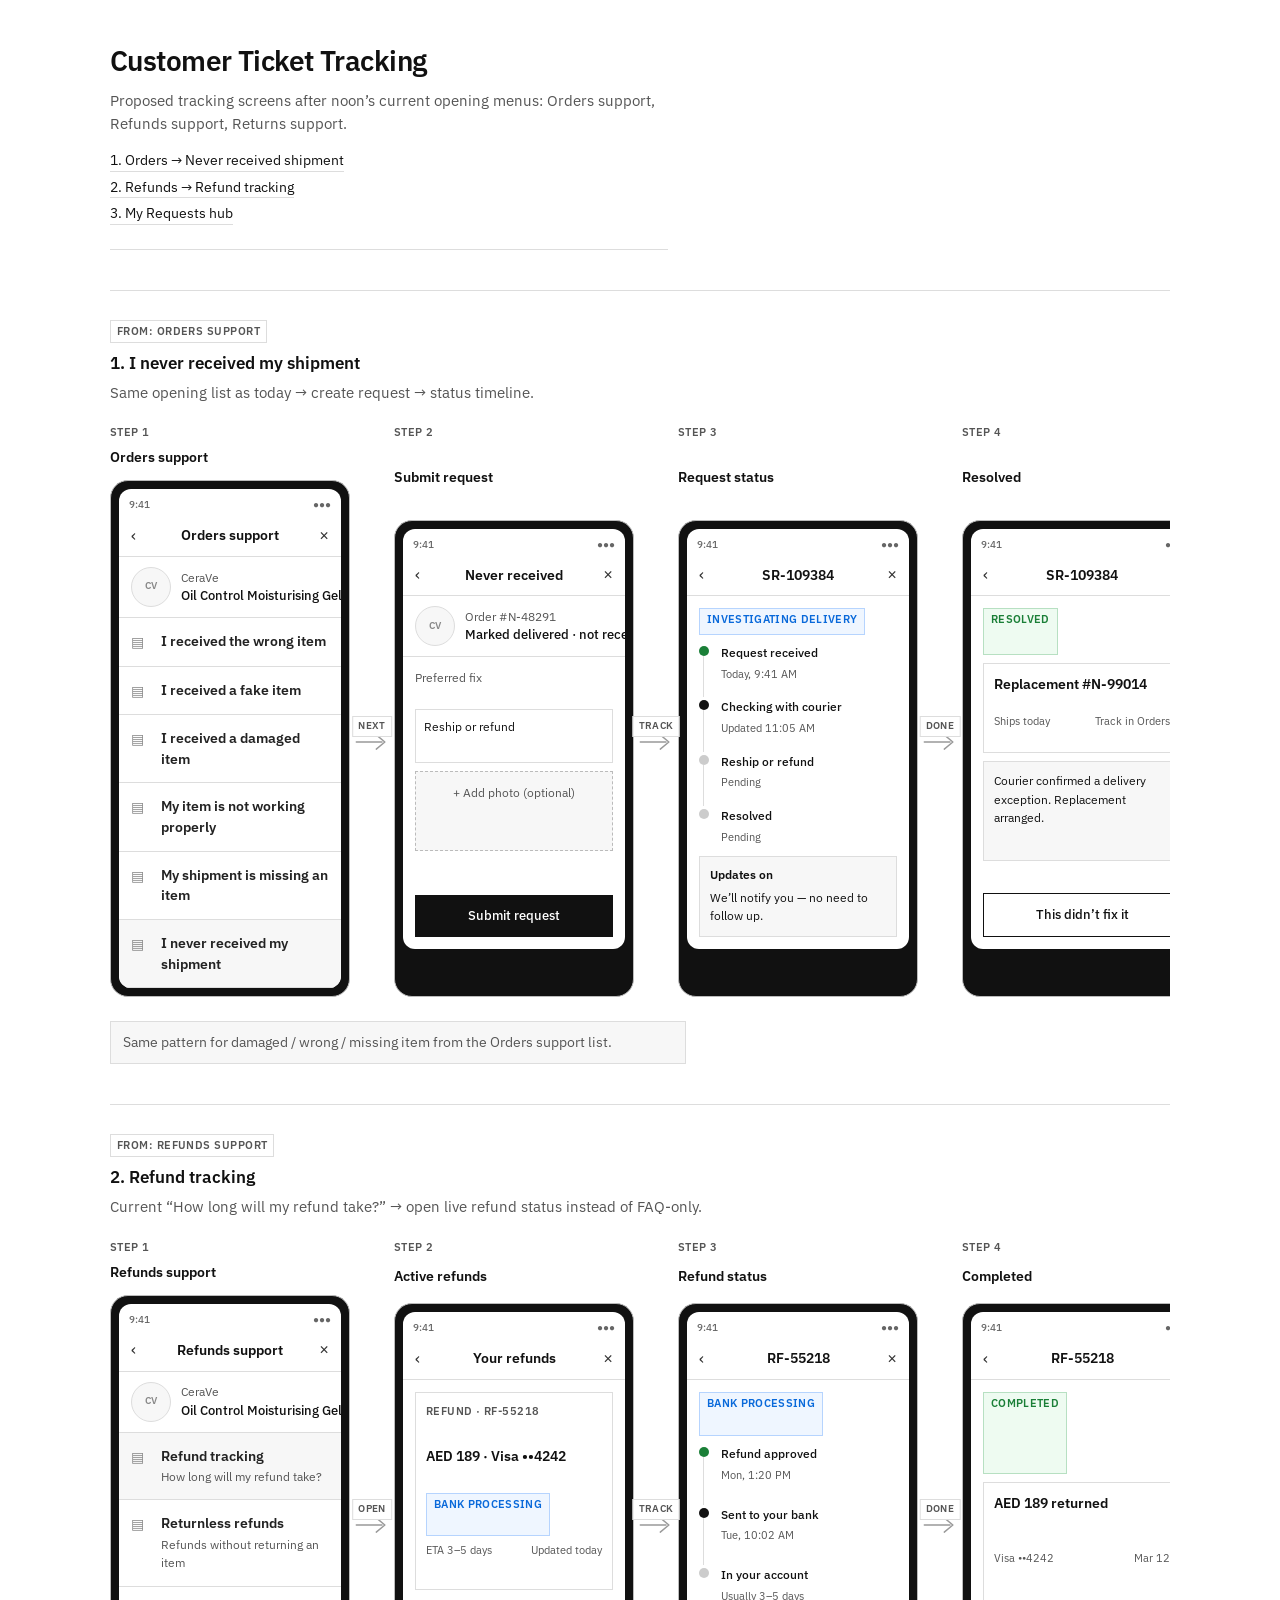
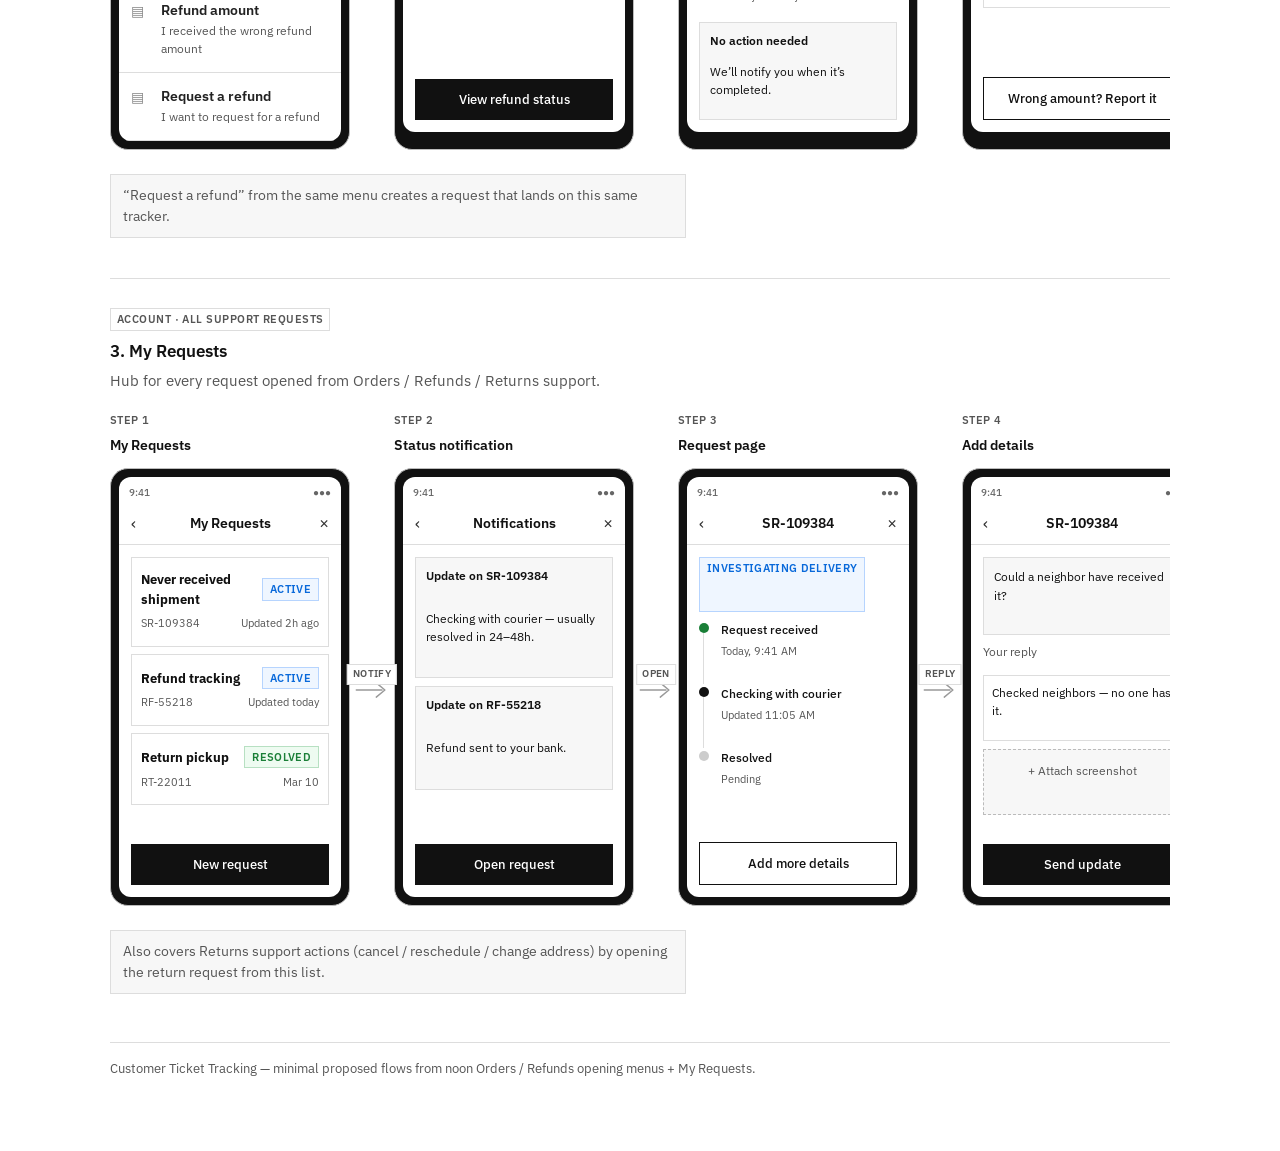
==== commit e22f8c17: "Restore minimal style tied to noon opening menus Use clean minimal UI and start flows from Orders su" ====
--- a/docs/index.html
+++ b/docs/index.html
@@ -6,158 +6,112 @@
   <title>Customer Ticket Tracking</title>
   <link rel="preconnect" href="https://fonts.googleapis.com" />
   <link rel="preconnect" href="https://fonts.gstatic.com" crossorigin />
-  <link href="https://fonts.googleapis.com/css2?family=Fraunces:opsz,wght@9..144,500;9..144,700&family=Outfit:wght@400;500;600;700&display=swap" rel="stylesheet" />
+  <link href="https://fonts.googleapis.com/css2?family=IBM+Plex+Sans:wght@400;500;600&display=swap" rel="stylesheet" />
   <style>
     :root {
-      --ink: #132033;
-      --ink-soft: #3a4a5f;
-      --paper: #f6f3ee;
-      --paper-2: #ebe6dc;
-      --panel: #ffffff;
-      --line: #d7d0c4;
-      --accent: #0f766e;
-      --accent-2: #ea580c;
-      --ok: #15803d;
-      --warn: #b45309;
-      --sky: #e8f4f2;
-      --shadow: 0 18px 40px rgba(19, 32, 51, 0.12);
+      --text: #111;
+      --muted: #555;
+      --line: #ddd;
+      --bg: #fff;
+      --soft: #f7f7f7;
+      --ok: #1a7f37;
+      --warn: #9a6700;
+      --blue: #0969da;
     }
 
     * { box-sizing: border-box; }
     body {
       margin: 0;
-      font-family: "Outfit", sans-serif;
-      color: var(--ink);
-      background:
-        radial-gradient(1200px 600px at 10% -10%, #d9efe9 0%, transparent 55%),
-        radial-gradient(900px 500px at 100% 0%, #ffe7d4 0%, transparent 50%),
-        linear-gradient(180deg, #f8f5f0 0%, #efe9df 100%);
-      line-height: 1.45;
+      font-family: "IBM Plex Sans", sans-serif;
+      color: var(--text);
+      background: var(--bg);
+      line-height: 1.5;
+      font-size: 15px;
     }
 
     .page {
-      max-width: 1180px;
+      max-width: 1100px;
       margin: 0 auto;
-      padding: 48px 24px 80px;
-    }
-
-    header.hero {
-      display: grid;
-      gap: 10px;
-      margin-bottom: 36px;
-      max-width: 640px;
+      padding: 40px 20px 72px;
     }
 
     h1 {
-      font-family: "Fraunces", Georgia, serif;
-      font-size: clamp(2rem, 4vw, 2.8rem);
-      font-weight: 700;
-      line-height: 1.1;
-      margin: 0;
-    }
-
-    .lede {
-      margin: 0;
+      margin: 0 0 8px;
+      font-size: 1.75rem;
+      font-weight: 600;
+      letter-spacing: -0.02em;
+    }
+
+    h2 {
+      margin: 0 0 6px;
       font-size: 1.05rem;
-      color: var(--ink-soft);
-    }
+      font-weight: 600;
+    }
+
+    p { margin: 0; color: var(--muted); }
+
+    .intro {
+      max-width: 62ch;
+      margin-bottom: 32px;
+      padding-bottom: 24px;
+      border-bottom: 1px solid var(--line);
+    }
+
+    .intro p { margin-top: 8px; }
 
     .toc {
-      display: flex;
-      flex-wrap: wrap;
-      gap: 10px 16px;
-      margin-top: 4px;
-      font-size: 0.92rem;
+      margin-top: 14px;
+      display: grid;
+      gap: 4px;
+      font-size: 0.9rem;
     }
 
     .toc a {
-      color: var(--accent);
+      color: var(--text);
       text-decoration: none;
-      font-weight: 600;
-      border-bottom: 1px solid #b7d8d3;
+      border-bottom: 1px solid var(--line);
+      width: fit-content;
     }
 
     .flow {
-      margin-top: 48px;
-      padding-top: 8px;
+      margin-top: 40px;
+      padding-top: 28px;
+      border-top: 1px solid var(--line);
     }
 
     .flow-head {
-      display: grid;
-      gap: 6px;
-      margin-bottom: 22px;
-      max-width: 640px;
-    }
-
-    .flow-head h2 {
-      font-family: "Fraunces", Georgia, serif;
-      font-size: 1.55rem;
-      margin: 0;
-    }
-
-    .flow-head p {
-      margin: 0;
-      color: var(--ink-soft);
-    }
-
-    .chip {
-      display: inline-flex;
-      width: fit-content;
-      padding: 6px 10px;
-      border-radius: 999px;
-      background: #e8f7ee;
-      color: var(--ok);
-      font-size: 0.82rem;
-      font-weight: 600;
-    }
-
-    .rail {
-      display: flex;
-      align-items: stretch;
-      gap: 0;
-      overflow-x: auto;
-      padding: 8px 4px 20px;
-    }
-
-    .step {
-      flex: 0 0 auto;
-      width: 240px;
-      display: grid;
-      gap: 10px;
-    }
-
-    .step-label {
-      display: grid;
-      gap: 3px;
-      min-height: 64px;
-    }
-
-    .step-num {
-      font-size: 12px;
-      font-weight: 700;
-      letter-spacing: 0.06em;
+      margin-bottom: 16px;
+      max-width: 70ch;
+    }
+
+    .flow-head p { margin-top: 4px; }
+
+    .src {
+      display: inline-block;
+      font-size: 0.7rem;
+      font-weight: 600;
+      color: var(--muted);
+      border: 1px solid var(--line);
+      padding: 2px 6px;
+      margin-bottom: 8px;
       text-transform: uppercase;
-      color: var(--accent);
-    }
-
-    .step-title {
-      font-weight: 600;
-      font-size: 0.98rem;
+      letter-spacing: 0.04em;
     }
 
     .phone {
-      width: 240px;
-      border-radius: 28px;
-      background: #101820;
-      padding: 10px;
-      box-shadow: var(--shadow);
+      width: 100%;
+      max-width: 240px;
+      border: 1px solid #bbb;
+      border-radius: 18px;
+      background: #111;
+      padding: 8px;
     }
 
     .phone-inner {
-      background: var(--panel);
-      border-radius: 20px;
+      background: #fff;
+      border-radius: 12px;
       overflow: hidden;
-      min-height: 450px;
+      min-height: 420px;
       display: flex;
       flex-direction: column;
     }
@@ -165,269 +119,253 @@
     .status-bar {
       display: flex;
       justify-content: space-between;
-      padding: 10px 14px 6px;
-      font-size: 11px;
-      font-weight: 600;
-      color: var(--ink-soft);
-    }
-
-    .app-header {
-      padding: 6px 14px 12px;
-      border-bottom: 1px solid var(--paper-2);
-    }
-
-    .app-header .brand {
-      font-family: "Fraunces", Georgia, serif;
-      font-size: 1.1rem;
-      font-weight: 700;
-    }
-
-    .app-header .sub {
-      font-size: 0.78rem;
-      color: var(--ink-soft);
-      margin-top: 2px;
-    }
+      padding: 8px 10px 4px;
+      font-size: 10px;
+      color: #666;
+      font-weight: 500;
+    }
+
+    .nav {
+      display: grid;
+      grid-template-columns: 24px 1fr 24px;
+      align-items: center;
+      padding: 8px 12px 10px;
+      border-bottom: 1px solid var(--line);
+    }
+
+    .nav .title {
+      text-align: center;
+      font-weight: 600;
+      font-size: 0.9rem;
+    }
+
+    .nav .icon { color: #333; font-size: 1.05rem; line-height: 1; }
+    .nav .icon.right { text-align: right; }
 
     .product {
       display: grid;
-      grid-template-columns: 36px 1fr;
+      grid-template-columns: 40px 1fr;
       gap: 10px;
       align-items: center;
-      padding: 10px 14px;
-      border-bottom: 1px solid var(--paper-2);
-      background: #fcfbf8;
+      padding: 10px 12px;
+      border-bottom: 1px solid var(--line);
     }
 
     .product .thumb {
-      width: 36px;
-      height: 36px;
+      width: 40px;
+      height: 40px;
       border-radius: 50%;
-      background: var(--paper-2);
+      background: var(--soft);
+      border: 1px solid var(--line);
       display: grid;
       place-items: center;
       font-size: 0.62rem;
-      font-weight: 700;
-      color: var(--ink-soft);
+      font-weight: 600;
+      color: #888;
+    }
+
+    .product .brand {
+      font-size: 0.72rem;
+      color: var(--muted);
     }
 
     .product .name {
-      font-size: 0.78rem;
+      font-size: 0.8rem;
       font-weight: 500;
-      color: var(--ink);
       white-space: nowrap;
       overflow: hidden;
       text-overflow: ellipsis;
     }
 
-    .product .meta {
-      font-size: 0.7rem;
-      color: var(--ink-soft);
-    }
+    .list { display: grid; }
+
+    .list-item {
+      display: grid;
+      grid-template-columns: 20px 1fr;
+      gap: 10px;
+      align-items: start;
+      padding: 13px 12px;
+      border-bottom: 1px solid var(--line);
+      font-size: 0.86rem;
+    }
+
+    .list-item .doc { color: #888; margin-top: 1px; }
+    .list-item .label { font-weight: 600; color: #222; }
+    .list-item .hint {
+      margin-top: 2px;
+      font-size: 0.76rem;
+      color: var(--muted);
+      font-weight: 400;
+    }
+
+    .list-item.active { background: var(--soft); }
 
     .screen-body {
-      padding: 14px;
-      display: grid;
-      gap: 10px;
+      padding: 12px;
+      display: grid;
+      gap: 8px;
       flex: 1;
-      background: linear-gradient(180deg, #fff 0%, #fbfaf7 100%);
-    }
-
-    .choice-list { display: grid; gap: 8px; }
-
-    .choice {
-      border: 1px solid var(--line);
-      border-radius: 12px;
-      padding: 11px 12px;
-      font-size: 0.84rem;
-      background: #fff;
-      display: flex;
-      justify-content: space-between;
-      align-items: center;
-      gap: 8px;
-    }
-
-    .choice.active {
-      border-color: var(--accent);
-      background: #eef8f6;
-      box-shadow: inset 0 0 0 1px var(--accent);
-    }
-
-    .choice .hint {
-      display: block;
-      margin-top: 2px;
-      font-size: 0.72rem;
-      color: var(--ink-soft);
-      font-weight: 400;
     }
 
     .cta {
       margin-top: auto;
       border: 0;
-      border-radius: 12px;
-      background: var(--ink);
+      background: #111;
       color: #fff;
       font: inherit;
-      font-weight: 600;
-      font-size: 0.88rem;
-      padding: 12px;
+      font-weight: 500;
+      font-size: 0.82rem;
+      padding: 11px;
       text-align: center;
     }
 
     .cta.secondary {
-      background: transparent;
-      color: var(--accent);
-      border: 1px solid #b7d8d3;
+      background: #fff;
+      color: #111;
+      border: 1px solid #111;
     }
 
     .request-card {
       border: 1px solid var(--line);
-      border-radius: 14px;
-      padding: 12px;
+      padding: 10px;
+      display: grid;
+      gap: 6px;
       background: #fff;
-      display: grid;
-      gap: 8px;
     }
 
     .request-id {
-      font-size: 0.72rem;
-      font-weight: 700;
+      font-size: 0.7rem;
+      font-weight: 600;
+      color: var(--muted);
+      text-transform: uppercase;
       letter-spacing: 0.04em;
-      color: var(--accent);
-      text-transform: uppercase;
     }
 
     .request-title {
       font-weight: 600;
-      font-size: 0.92rem;
+      font-size: 0.88rem;
     }
 
     .pill {
       display: inline-flex;
       width: fit-content;
-      padding: 4px 8px;
-      border-radius: 999px;
-      font-size: 0.7rem;
-      font-weight: 700;
-      letter-spacing: 0.02em;
+      padding: 2px 7px;
+      font-size: 0.68rem;
+      font-weight: 600;
       text-transform: uppercase;
-    }
-
-    .pill.open { background: #fff4e5; color: var(--warn); }
-    .pill.progress { background: #e7f3ff; color: #1d4ed8; }
-    .pill.done { background: #e8f7ee; color: var(--ok); }
-    .pill.wait { background: #f3e8ff; color: #6d28d9; }
-
-    .timeline { display: grid; gap: 0; margin-top: 4px; }
+      letter-spacing: 0.03em;
+      border: 1px solid var(--line);
+      background: var(--soft);
+      color: var(--muted);
+    }
+
+    .pill.open { color: var(--warn); border-color: #e5d4a1; background: #fff8e8; }
+    .pill.progress { color: var(--blue); border-color: #b6d4fe; background: #eff6ff; }
+    .pill.done { color: var(--ok); border-color: #b7e0c2; background: #eefbf1; }
+
+    .timeline { display: grid; }
 
     .tl-item {
       display: grid;
-      grid-template-columns: 18px 1fr;
-      gap: 10px;
+      grid-template-columns: 14px 1fr;
+      gap: 8px;
       position: relative;
-      padding-bottom: 14px;
+      padding-bottom: 12px;
     }
 
     .tl-item:last-child { padding-bottom: 0; }
 
     .tl-dot {
-      width: 12px;
-      height: 12px;
+      width: 10px;
+      height: 10px;
       border-radius: 50%;
       margin-top: 3px;
-      background: var(--line);
-      box-shadow: 0 0 0 3px #fff;
+      background: #ccc;
       z-index: 1;
     }
 
     .tl-item.done .tl-dot { background: var(--ok); }
-    .tl-item.current .tl-dot {
-      background: var(--accent-2);
-      box-shadow: 0 0 0 3px #ffe8d6;
-    }
+    .tl-item.current .tl-dot { background: #111; }
 
     .tl-item::before {
       content: "";
       position: absolute;
-      left: 5px;
-      top: 14px;
+      left: 4px;
+      top: 13px;
       bottom: 0;
-      width: 2px;
-      background: var(--paper-2);
+      width: 1px;
+      background: var(--line);
     }
 
     .tl-item:last-child::before { display: none; }
 
     .tl-text strong {
       display: block;
-      font-size: 0.8rem;
+      font-size: 0.78rem;
+      font-weight: 500;
     }
 
     .tl-text span {
+      font-size: 0.7rem;
+      color: var(--muted);
+    }
+
+    .notif {
+      border: 1px solid var(--line);
+      background: var(--soft);
+      padding: 9px 10px;
+      font-size: 0.75rem;
+      display: grid;
+      gap: 3px;
+    }
+
+    .notif strong {
       font-size: 0.72rem;
-      color: var(--ink-soft);
-    }
-
-    .notif {
-      border-radius: 14px;
-      background: #fff8f1;
-      border: 1px solid #f0d3b8;
-      padding: 11px 12px;
-      font-size: 0.78rem;
-      display: grid;
-      gap: 4px;
-    }
-
-    .notif strong {
-      color: var(--accent-2);
-      font-size: 0.74rem;
+      font-weight: 600;
     }
 
     .mini-meta {
       display: flex;
       justify-content: space-between;
-      font-size: 0.72rem;
-      color: var(--ink-soft);
-    }
-
-    .form-field { display: grid; gap: 4px; font-size: 0.78rem; }
-    .form-field label { color: var(--ink-soft); font-weight: 500; }
+      font-size: 0.7rem;
+      color: var(--muted);
+    }
+
+    .form-field { display: grid; gap: 3px; font-size: 0.76rem; }
+    .form-field label { color: var(--muted); }
 
     .form-field .box {
       border: 1px solid var(--line);
-      border-radius: 10px;
-      padding: 10px;
+      padding: 8px;
       background: #fff;
-      min-height: 38px;
-    }
-
-    .form-field .box.tall { min-height: 64px; }
+      min-height: 32px;
+    }
+
+    .form-field .box.tall { min-height: 56px; }
 
     .upload {
-      border: 1.5px dashed #c9c0b2;
-      border-radius: 12px;
-      padding: 14px;
+      border: 1px dashed #bbb;
+      padding: 12px;
       text-align: center;
+      font-size: 0.75rem;
+      color: var(--muted);
+      background: var(--soft);
+    }
+
+    .bubble {
+      padding: 9px 10px;
       font-size: 0.78rem;
-      color: var(--ink-soft);
-      background: #fcfbf8;
-    }
-
-    .bubble {
-      border-radius: 16px;
-      padding: 12px 13px;
-      font-size: 0.8rem;
-      max-width: 92%;
-      background: #f1efe8;
-    }
-
-    .home-list { display: grid; gap: 8px; }
+      border: 1px solid var(--line);
+      background: var(--soft);
+    }
+
+    .home-list { display: grid; gap: 7px; }
 
     .home-item {
       border: 1px solid var(--line);
-      border-radius: 12px;
-      padding: 11px;
-      display: grid;
-      gap: 4px;
+      padding: 9px;
+      display: grid;
+      gap: 3px;
       background: #fff;
     }
 
@@ -438,128 +376,166 @@
       align-items: center;
     }
 
+    .rail {
+      display: flex;
+      align-items: stretch;
+      overflow-x: auto;
+      padding: 4px 0 12px;
+    }
+
+    .step {
+      flex: 0 0 auto;
+      width: 240px;
+      display: grid;
+      gap: 8px;
+    }
+
+    .step-label {
+      display: grid;
+      gap: 2px;
+      min-height: 48px;
+    }
+
+    .step-num {
+      font-size: 11px;
+      font-weight: 600;
+      color: var(--muted);
+      text-transform: uppercase;
+      letter-spacing: 0.04em;
+    }
+
+    .step-title {
+      font-weight: 600;
+      font-size: 0.88rem;
+    }
+
     .arrow {
       flex: 0 0 auto;
-      width: 52px;
+      width: 44px;
       display: grid;
       place-items: center;
       align-self: center;
-      margin-top: 78px;
-      color: var(--ink-soft);
+      margin-top: 62px;
       position: relative;
     }
 
-    .arrow svg { width: 44px; height: 26px; }
+    .arrow svg { width: 36px; height: 20px; }
 
     .arrow .tag {
       position: absolute;
-      top: -18px;
+      top: -16px;
       left: 50%;
       transform: translateX(-50%);
       white-space: nowrap;
-      font-size: 0.66rem;
-      font-weight: 700;
+      font-size: 0.62rem;
+      font-weight: 600;
       letter-spacing: 0.04em;
       text-transform: uppercase;
-      color: var(--accent-2);
-      background: #fff4eb;
-      border: 1px solid #f0d3b8;
-      padding: 3px 7px;
-      border-radius: 999px;
-    }
-
-    .callout {
-      margin-top: 14px;
-      padding: 12px 14px;
-      border-left: 4px solid var(--ok);
-      background: rgba(255,255,255,0.7);
-      border-radius: 0 12px 12px 0;
-      max-width: 720px;
-      font-size: 0.92rem;
-      color: var(--ink-soft);
-    }
-
-    .callout strong { color: var(--ok); }
+      color: var(--muted);
+      background: #fff;
+      border: 1px solid var(--line);
+      padding: 2px 5px;
+    }
+
+    .note {
+      margin-top: 12px;
+      padding: 10px 12px;
+      border: 1px solid var(--line);
+      background: var(--soft);
+      font-size: 0.88rem;
+      color: var(--muted);
+      max-width: 72ch;
+    }
 
     footer {
-      margin-top: 56px;
-      padding-top: 18px;
+      margin-top: 48px;
+      padding-top: 16px;
       border-top: 1px solid var(--line);
-      color: var(--ink-soft);
-      font-size: 0.86rem;
+      color: var(--muted);
+      font-size: 0.82rem;
     }
   </style>
 </head>
 <body>
   <div class="page">
-    <header class="hero">
+    <header class="intro">
       <h1>Customer Ticket Tracking</h1>
-      <p class="lede">
-        Best flows for letting customers see support progress without follow-up messages.
+      <p>
+        Proposed tracking screens after noon’s current opening menus:
+        Orders support, Refunds support, Returns support.
       </p>
       <div class="toc">
-        <a href="#flow-a">1. Missing shipment</a>
-        <a href="#flow-b">2. Refund tracking</a>
-        <a href="#flow-c">3. My Requests</a>
+        <a href="#flow-a">1. Orders → Never received shipment</a>
+        <a href="#flow-b">2. Refunds → Refund tracking</a>
+        <a href="#flow-c">3. My Requests hub</a>
       </div>
     </header>
 
     <!-- FLOW 1 -->
     <section class="flow" id="flow-a">
       <div class="flow-head">
-        <div class="chip">Orders support → highest volume</div>
+        <div class="src">From: Orders support</div>
         <h2>1. I never received my shipment</h2>
-        <p>Issue select → submit → live request timeline.</p>
+        <p>Same opening list as today → create request → status timeline.</p>
       </div>
 
       <div class="rail">
         <div class="step">
           <div class="step-label">
             <div class="step-num">Step 1</div>
-            <div class="step-title">Pick issue</div>
-          </div>
-          <div class="phone">
-            <div class="phone-inner">
-              <div class="status-bar"><span>9:41</span><span>●●●</span></div>
-              <div class="app-header">
-                <div class="brand">Orders support</div>
-                <div class="sub">What happened?</div>
+            <div class="step-title">Orders support</div>
+          </div>
+          <div class="phone">
+            <div class="phone-inner">
+              <div class="status-bar"><span>9:41</span><span>●●●</span></div>
+              <div class="nav">
+                <div class="icon">‹</div>
+                <div class="title">Orders support</div>
+                <div class="icon right">×</div>
               </div>
               <div class="product">
                 <div class="thumb">CV</div>
                 <div>
-                  <div class="meta">CeraVe</div>
-                  <div class="name">Oil Control Moisturising Gel-Cream</div>
-                </div>
-              </div>
-              <div class="screen-body">
-                <div class="choice-list">
-                  <div class="choice">I received a damaged item <span>›</span></div>
-                  <div class="choice">My shipment is missing an item <span>›</span></div>
-                  <div class="choice active">I never received my shipment <span>›</span></div>
-                </div>
-                <div class="cta">Continue</div>
+                  <div class="brand">CeraVe</div>
+                  <div class="name">Oil Control Moisturising Gel-Cream…</div>
+                </div>
+              </div>
+              <div class="list">
+                <div class="list-item"><span class="doc">▤</span><div class="label">I received the wrong item</div></div>
+                <div class="list-item"><span class="doc">▤</span><div class="label">I received a fake item</div></div>
+                <div class="list-item"><span class="doc">▤</span><div class="label">I received a damaged item</div></div>
+                <div class="list-item"><span class="doc">▤</span><div class="label">My item is not working properly</div></div>
+                <div class="list-item"><span class="doc">▤</span><div class="label">My shipment is missing an item</div></div>
+                <div class="list-item active"><span class="doc">▤</span><div class="label">I never received my shipment</div></div>
               </div>
             </div>
           </div>
         </div>
 
         <div class="arrow" aria-hidden="true">
-          <span class="tag">Submit</span>
-          <svg viewBox="0 0 48 28" fill="none"><path d="M2 14h36M30 4l12 10-12 10" stroke="#9a8f7e" stroke-width="2.5" stroke-linecap="round" stroke-linejoin="round"/></svg>
+          <span class="tag">Next</span>
+          <svg viewBox="0 0 48 28" fill="none"><path d="M2 14h36M30 4l12 10-12 10" stroke="#999" stroke-width="2" stroke-linecap="round" stroke-linejoin="round"/></svg>
         </div>
 
         <div class="step">
           <div class="step-label">
             <div class="step-num">Step 2</div>
-            <div class="step-title">Confirm details</div>
-          </div>
-          <div class="phone">
-            <div class="phone-inner">
-              <div class="status-bar"><span>9:41</span><span>●●●</span></div>
-              <div class="app-header">
-                <div class="brand">Never received</div>
-                <div class="sub">Order #N-48291</div>
+            <div class="step-title">Submit request</div>
+          </div>
+          <div class="phone">
+            <div class="phone-inner">
+              <div class="status-bar"><span>9:41</span><span>●●●</span></div>
+              <div class="nav">
+                <div class="icon">‹</div>
+                <div class="title">Never received</div>
+                <div class="icon right">×</div>
+              </div>
+              <div class="product">
+                <div class="thumb">CV</div>
+                <div>
+                  <div class="brand">Order #N-48291</div>
+                  <div class="name">Marked delivered · not received</div>
+                </div>
               </div>
               <div class="screen-body">
                 <div class="form-field">
@@ -574,21 +550,22 @@
         </div>
 
         <div class="arrow" aria-hidden="true">
-          <span class="tag">Created</span>
-          <svg viewBox="0 0 48 28" fill="none"><path d="M2 14h36M30 4l12 10-12 10" stroke="#9a8f7e" stroke-width="2.5" stroke-linecap="round" stroke-linejoin="round"/></svg>
+          <span class="tag">Track</span>
+          <svg viewBox="0 0 48 28" fill="none"><path d="M2 14h36M30 4l12 10-12 10" stroke="#999" stroke-width="2" stroke-linecap="round" stroke-linejoin="round"/></svg>
         </div>
 
         <div class="step">
           <div class="step-label">
             <div class="step-num">Step 3</div>
-            <div class="step-title">Request timeline</div>
-          </div>
-          <div class="phone">
-            <div class="phone-inner">
-              <div class="status-bar"><span>9:41</span><span>●●●</span></div>
-              <div class="app-header">
-                <div class="brand">SR-109384</div>
-                <div class="sub">Never received shipment</div>
+            <div class="step-title">Request status</div>
+          </div>
+          <div class="phone">
+            <div class="phone-inner">
+              <div class="status-bar"><span>9:41</span><span>●●●</span></div>
+              <div class="nav">
+                <div class="icon">‹</div>
+                <div class="title">SR-109384</div>
+                <div class="icon right">×</div>
               </div>
               <div class="screen-body">
                 <span class="pill progress">Investigating delivery</span>
@@ -618,7 +595,7 @@
 
         <div class="arrow" aria-hidden="true">
           <span class="tag">Done</span>
-          <svg viewBox="0 0 48 28" fill="none"><path d="M2 14h36M30 4l12 10-12 10" stroke="#9a8f7e" stroke-width="2.5" stroke-linecap="round" stroke-linejoin="round"/></svg>
+          <svg viewBox="0 0 48 28" fill="none"><path d="M2 14h36M30 4l12 10-12 10" stroke="#999" stroke-width="2" stroke-linecap="round" stroke-linejoin="round"/></svg>
         </div>
 
         <div class="step">
@@ -629,9 +606,10 @@
           <div class="phone">
             <div class="phone-inner">
               <div class="status-bar"><span>9:41</span><span>●●●</span></div>
-              <div class="app-header">
-                <div class="brand">SR-109384</div>
-                <div class="sub">Resolved</div>
+              <div class="nav">
+                <div class="icon">‹</div>
+                <div class="title">SR-109384</div>
+                <div class="icon right">×</div>
               </div>
               <div class="screen-body">
                 <span class="pill done">Resolved</span>
@@ -646,15 +624,15 @@
           </div>
         </div>
       </div>
-      <div class="callout"><strong>Cuts:</strong> “Any update on my missing order?”</div>
+      <div class="note">Same pattern for damaged / wrong / missing item from the Orders support list.</div>
     </section>
 
     <!-- FLOW 2 -->
     <section class="flow" id="flow-b">
       <div class="flow-head">
-        <div class="chip">Refunds support → most follow-ups</div>
+        <div class="src">From: Refunds support</div>
         <h2>2. Refund tracking</h2>
-        <p>Turn “How long will my refund take?” into a live refund status page.</p>
+        <p>Current “How long will my refund take?” → open live refund status instead of FAQ-only.</p>
       </div>
 
       <div class="rail">
@@ -666,30 +644,45 @@
           <div class="phone">
             <div class="phone-inner">
               <div class="status-bar"><span>9:41</span><span>●●●</span></div>
-              <div class="app-header">
-                <div class="brand">Refunds support</div>
-                <div class="sub">Choose an option</div>
+              <div class="nav">
+                <div class="icon">‹</div>
+                <div class="title">Refunds support</div>
+                <div class="icon right">×</div>
               </div>
               <div class="product">
                 <div class="thumb">CV</div>
                 <div>
-                  <div class="meta">CeraVe</div>
-                  <div class="name">Oil Control Moisturising Gel-Cream</div>
-                </div>
-              </div>
-              <div class="screen-body">
-                <div class="choice-list">
-                  <div class="choice active">
-                    <span>Refund tracking<span class="hint">How long will my refund take?</span></span>
-                    <span>›</span>
-                  </div>
-                  <div class="choice">
-                    <span>Request a refund<span class="hint">I want to request a refund</span></span>
-                    <span>›</span>
-                  </div>
-                  <div class="choice">
-                    <span>Refund amount<span class="hint">Wrong refund amount</span></span>
-                    <span>›</span>
+                  <div class="brand">CeraVe</div>
+                  <div class="name">Oil Control Moisturising Gel-Cream…</div>
+                </div>
+              </div>
+              <div class="list">
+                <div class="list-item active">
+                  <span class="doc">▤</span>
+                  <div>
+                    <div class="label">Refund tracking</div>
+                    <div class="hint">How long will my refund take?</div>
+                  </div>
+                </div>
+                <div class="list-item">
+                  <span class="doc">▤</span>
+                  <div>
+                    <div class="label">Returnless refunds</div>
+                    <div class="hint">Refunds without returning an item</div>
+                  </div>
+                </div>
+                <div class="list-item">
+                  <span class="doc">▤</span>
+                  <div>
+                    <div class="label">Refund amount</div>
+                    <div class="hint">I received the wrong refund amount</div>
+                  </div>
+                </div>
+                <div class="list-item">
+                  <span class="doc">▤</span>
+                  <div>
+                    <div class="label">Request a refund</div>
+                    <div class="hint">I want to request for a refund</div>
                   </div>
                 </div>
               </div>
@@ -699,20 +692,21 @@
 
         <div class="arrow" aria-hidden="true">
           <span class="tag">Open</span>
-          <svg viewBox="0 0 48 28" fill="none"><path d="M2 14h36M30 4l12 10-12 10" stroke="#9a8f7e" stroke-width="2.5" stroke-linecap="round" stroke-linejoin="round"/></svg>
+          <svg viewBox="0 0 48 28" fill="none"><path d="M2 14h36M30 4l12 10-12 10" stroke="#999" stroke-width="2" stroke-linecap="round" stroke-linejoin="round"/></svg>
         </div>
 
         <div class="step">
           <div class="step-label">
             <div class="step-num">Step 2</div>
-            <div class="step-title">Active refund</div>
-          </div>
-          <div class="phone">
-            <div class="phone-inner">
-              <div class="status-bar"><span>9:41</span><span>●●●</span></div>
-              <div class="app-header">
-                <div class="brand">Your refunds</div>
-                <div class="sub">Open for this order</div>
+            <div class="step-title">Active refunds</div>
+          </div>
+          <div class="phone">
+            <div class="phone-inner">
+              <div class="status-bar"><span>9:41</span><span>●●●</span></div>
+              <div class="nav">
+                <div class="icon">‹</div>
+                <div class="title">Your refunds</div>
+                <div class="icon right">×</div>
               </div>
               <div class="screen-body">
                 <div class="request-card">
@@ -721,7 +715,7 @@
                   <span class="pill progress">Bank processing</span>
                   <div class="mini-meta"><span>ETA 3–5 days</span><span>Updated today</span></div>
                 </div>
-                <div class="cta">View status</div>
+                <div class="cta">View refund status</div>
               </div>
             </div>
           </div>
@@ -729,20 +723,21 @@
 
         <div class="arrow" aria-hidden="true">
           <span class="tag">Track</span>
-          <svg viewBox="0 0 48 28" fill="none"><path d="M2 14h36M30 4l12 10-12 10" stroke="#9a8f7e" stroke-width="2.5" stroke-linecap="round" stroke-linejoin="round"/></svg>
+          <svg viewBox="0 0 48 28" fill="none"><path d="M2 14h36M30 4l12 10-12 10" stroke="#999" stroke-width="2" stroke-linecap="round" stroke-linejoin="round"/></svg>
         </div>
 
         <div class="step">
           <div class="step-label">
             <div class="step-num">Step 3</div>
-            <div class="step-title">Refund timeline</div>
-          </div>
-          <div class="phone">
-            <div class="phone-inner">
-              <div class="status-bar"><span>9:41</span><span>●●●</span></div>
-              <div class="app-header">
-                <div class="brand">RF-55218</div>
-                <div class="sub">Refund status</div>
+            <div class="step-title">Refund status</div>
+          </div>
+          <div class="phone">
+            <div class="phone-inner">
+              <div class="status-bar"><span>9:41</span><span>●●●</span></div>
+              <div class="nav">
+                <div class="icon">‹</div>
+                <div class="title">RF-55218</div>
+                <div class="icon right">×</div>
               </div>
               <div class="screen-body">
                 <span class="pill progress">Bank processing</span>
@@ -768,7 +763,7 @@
 
         <div class="arrow" aria-hidden="true">
           <span class="tag">Done</span>
-          <svg viewBox="0 0 48 28" fill="none"><path d="M2 14h36M30 4l12 10-12 10" stroke="#9a8f7e" stroke-width="2.5" stroke-linecap="round" stroke-linejoin="round"/></svg>
+          <svg viewBox="0 0 48 28" fill="none"><path d="M2 14h36M30 4l12 10-12 10" stroke="#999" stroke-width="2" stroke-linecap="round" stroke-linejoin="round"/></svg>
         </div>
 
         <div class="step">
@@ -779,9 +774,10 @@
           <div class="phone">
             <div class="phone-inner">
               <div class="status-bar"><span>9:41</span><span>●●●</span></div>
-              <div class="app-header">
-                <div class="brand">RF-55218</div>
-                <div class="sub">Completed</div>
+              <div class="nav">
+                <div class="icon">‹</div>
+                <div class="title">RF-55218</div>
+                <div class="icon right">×</div>
               </div>
               <div class="screen-body">
                 <span class="pill done">Completed</span>
@@ -795,52 +791,53 @@
           </div>
         </div>
       </div>
-      <div class="callout"><strong>Cuts:</strong> “How long will my refund take?” / “Was I refunded?”</div>
+      <div class="note">“Request a refund” from the same menu creates a request that lands on this same tracker.</div>
     </section>
 
     <!-- FLOW 3 -->
     <section class="flow" id="flow-c">
       <div class="flow-head">
-        <div class="chip">Account hub → all open cases</div>
+        <div class="src">Account · all support requests</div>
         <h2>3. My Requests</h2>
-        <p>One place to open any support request and see the latest update.</p>
+        <p>Hub for every request opened from Orders / Refunds / Returns support.</p>
       </div>
 
       <div class="rail">
         <div class="step">
           <div class="step-label">
             <div class="step-num">Step 1</div>
-            <div class="step-title">My Requests list</div>
-          </div>
-          <div class="phone">
-            <div class="phone-inner">
-              <div class="status-bar"><span>9:41</span><span>●●●</span></div>
-              <div class="app-header">
-                <div class="brand">My Requests</div>
-                <div class="sub">Track support cases</div>
+            <div class="step-title">My Requests</div>
+          </div>
+          <div class="phone">
+            <div class="phone-inner">
+              <div class="status-bar"><span>9:41</span><span>●●●</span></div>
+              <div class="nav">
+                <div class="icon">‹</div>
+                <div class="title">My Requests</div>
+                <div class="icon right">×</div>
               </div>
               <div class="screen-body">
                 <div class="home-list">
                   <div class="home-item">
                     <div class="row">
-                      <strong style="font-size:0.88rem">Never received shipment</strong>
+                      <strong style="font-size:0.84rem">Never received shipment</strong>
                       <span class="pill progress">Active</span>
                     </div>
                     <div class="mini-meta"><span>SR-109384</span><span>Updated 2h ago</span></div>
                   </div>
                   <div class="home-item">
                     <div class="row">
-                      <strong style="font-size:0.88rem">Refund</strong>
+                      <strong style="font-size:0.84rem">Refund tracking</strong>
                       <span class="pill progress">Active</span>
                     </div>
                     <div class="mini-meta"><span>RF-55218</span><span>Updated today</span></div>
                   </div>
                   <div class="home-item">
                     <div class="row">
-                      <strong style="font-size:0.88rem">Damaged item</strong>
+                      <strong style="font-size:0.84rem">Return pickup</strong>
                       <span class="pill done">Resolved</span>
                     </div>
-                    <div class="mini-meta"><span>SR-109700</span><span>Mar 10</span></div>
+                    <div class="mini-meta"><span>RT-22011</span><span>Mar 10</span></div>
                   </div>
                 </div>
                 <div class="cta">New request</div>
@@ -851,20 +848,21 @@
 
         <div class="arrow" aria-hidden="true">
           <span class="tag">Notify</span>
-          <svg viewBox="0 0 48 28" fill="none"><path d="M2 14h36M30 4l12 10-12 10" stroke="#9a8f7e" stroke-width="2.5" stroke-linecap="round" stroke-linejoin="round"/></svg>
+          <svg viewBox="0 0 48 28" fill="none"><path d="M2 14h36M30 4l12 10-12 10" stroke="#999" stroke-width="2" stroke-linecap="round" stroke-linejoin="round"/></svg>
         </div>
 
         <div class="step">
           <div class="step-label">
             <div class="step-num">Step 2</div>
-            <div class="step-title">Push / email update</div>
-          </div>
-          <div class="phone">
-            <div class="phone-inner">
-              <div class="status-bar"><span>9:41</span><span>●●●</span></div>
-              <div class="app-header">
-                <div class="brand">Notifications</div>
-                <div class="sub">Support updates</div>
+            <div class="step-title">Status notification</div>
+          </div>
+          <div class="phone">
+            <div class="phone-inner">
+              <div class="status-bar"><span>9:41</span><span>●●●</span></div>
+              <div class="nav">
+                <div class="icon">‹</div>
+                <div class="title">Notifications</div>
+                <div class="icon right">×</div>
               </div>
               <div class="screen-body">
                 <div class="notif">
@@ -883,20 +881,21 @@
 
         <div class="arrow" aria-hidden="true">
           <span class="tag">Open</span>
-          <svg viewBox="0 0 48 28" fill="none"><path d="M2 14h36M30 4l12 10-12 10" stroke="#9a8f7e" stroke-width="2.5" stroke-linecap="round" stroke-linejoin="round"/></svg>
+          <svg viewBox="0 0 48 28" fill="none"><path d="M2 14h36M30 4l12 10-12 10" stroke="#999" stroke-width="2" stroke-linecap="round" stroke-linejoin="round"/></svg>
         </div>
 
         <div class="step">
           <div class="step-label">
             <div class="step-num">Step 3</div>
-            <div class="step-title">Same request page</div>
-          </div>
-          <div class="phone">
-            <div class="phone-inner">
-              <div class="status-bar"><span>9:41</span><span>●●●</span></div>
-              <div class="app-header">
-                <div class="brand">SR-109384</div>
-                <div class="sub">Never received shipment</div>
+            <div class="step-title">Request page</div>
+          </div>
+          <div class="phone">
+            <div class="phone-inner">
+              <div class="status-bar"><span>9:41</span><span>●●●</span></div>
+              <div class="nav">
+                <div class="icon">‹</div>
+                <div class="title">SR-109384</div>
+                <div class="icon right">×</div>
               </div>
               <div class="screen-body">
                 <span class="pill progress">Investigating delivery</span>
@@ -922,20 +921,21 @@
 
         <div class="arrow" aria-hidden="true">
           <span class="tag">Reply</span>
-          <svg viewBox="0 0 48 28" fill="none"><path d="M2 14h36M30 4l12 10-12 10" stroke="#9a8f7e" stroke-width="2.5" stroke-linecap="round" stroke-linejoin="round"/></svg>
+          <svg viewBox="0 0 48 28" fill="none"><path d="M2 14h36M30 4l12 10-12 10" stroke="#999" stroke-width="2" stroke-linecap="round" stroke-linejoin="round"/></svg>
         </div>
 
         <div class="step">
           <div class="step-label">
             <div class="step-num">Step 4</div>
-            <div class="step-title">Add info (same ID)</div>
-          </div>
-          <div class="phone">
-            <div class="phone-inner">
-              <div class="status-bar"><span>9:41</span><span>●●●</span></div>
-              <div class="app-header">
-                <div class="brand">SR-109384</div>
-                <div class="sub">Add details</div>
+            <div class="step-title">Add details</div>
+          </div>
+          <div class="phone">
+            <div class="phone-inner">
+              <div class="status-bar"><span>9:41</span><span>●●●</span></div>
+              <div class="nav">
+                <div class="icon">‹</div>
+                <div class="title">SR-109384</div>
+                <div class="icon right">×</div>
               </div>
               <div class="screen-body">
                 <div class="bubble">Could a neighbor have received it?</div>
@@ -950,11 +950,11 @@
           </div>
         </div>
       </div>
-      <div class="callout"><strong>Cuts:</strong> “Just checking in…” and duplicate new tickets for the same issue.</div>
+      <div class="note">Also covers Returns support actions (cancel / reschedule / change address) by opening the return request from this list.</div>
     </section>
 
     <footer>
-      Customer Ticket Tracking — 3 core flows: missing shipment, refund tracking, My Requests.
+      Customer Ticket Tracking — minimal proposed flows from noon Orders / Refunds opening menus + My Requests.
     </footer>
   </div>
 </body>
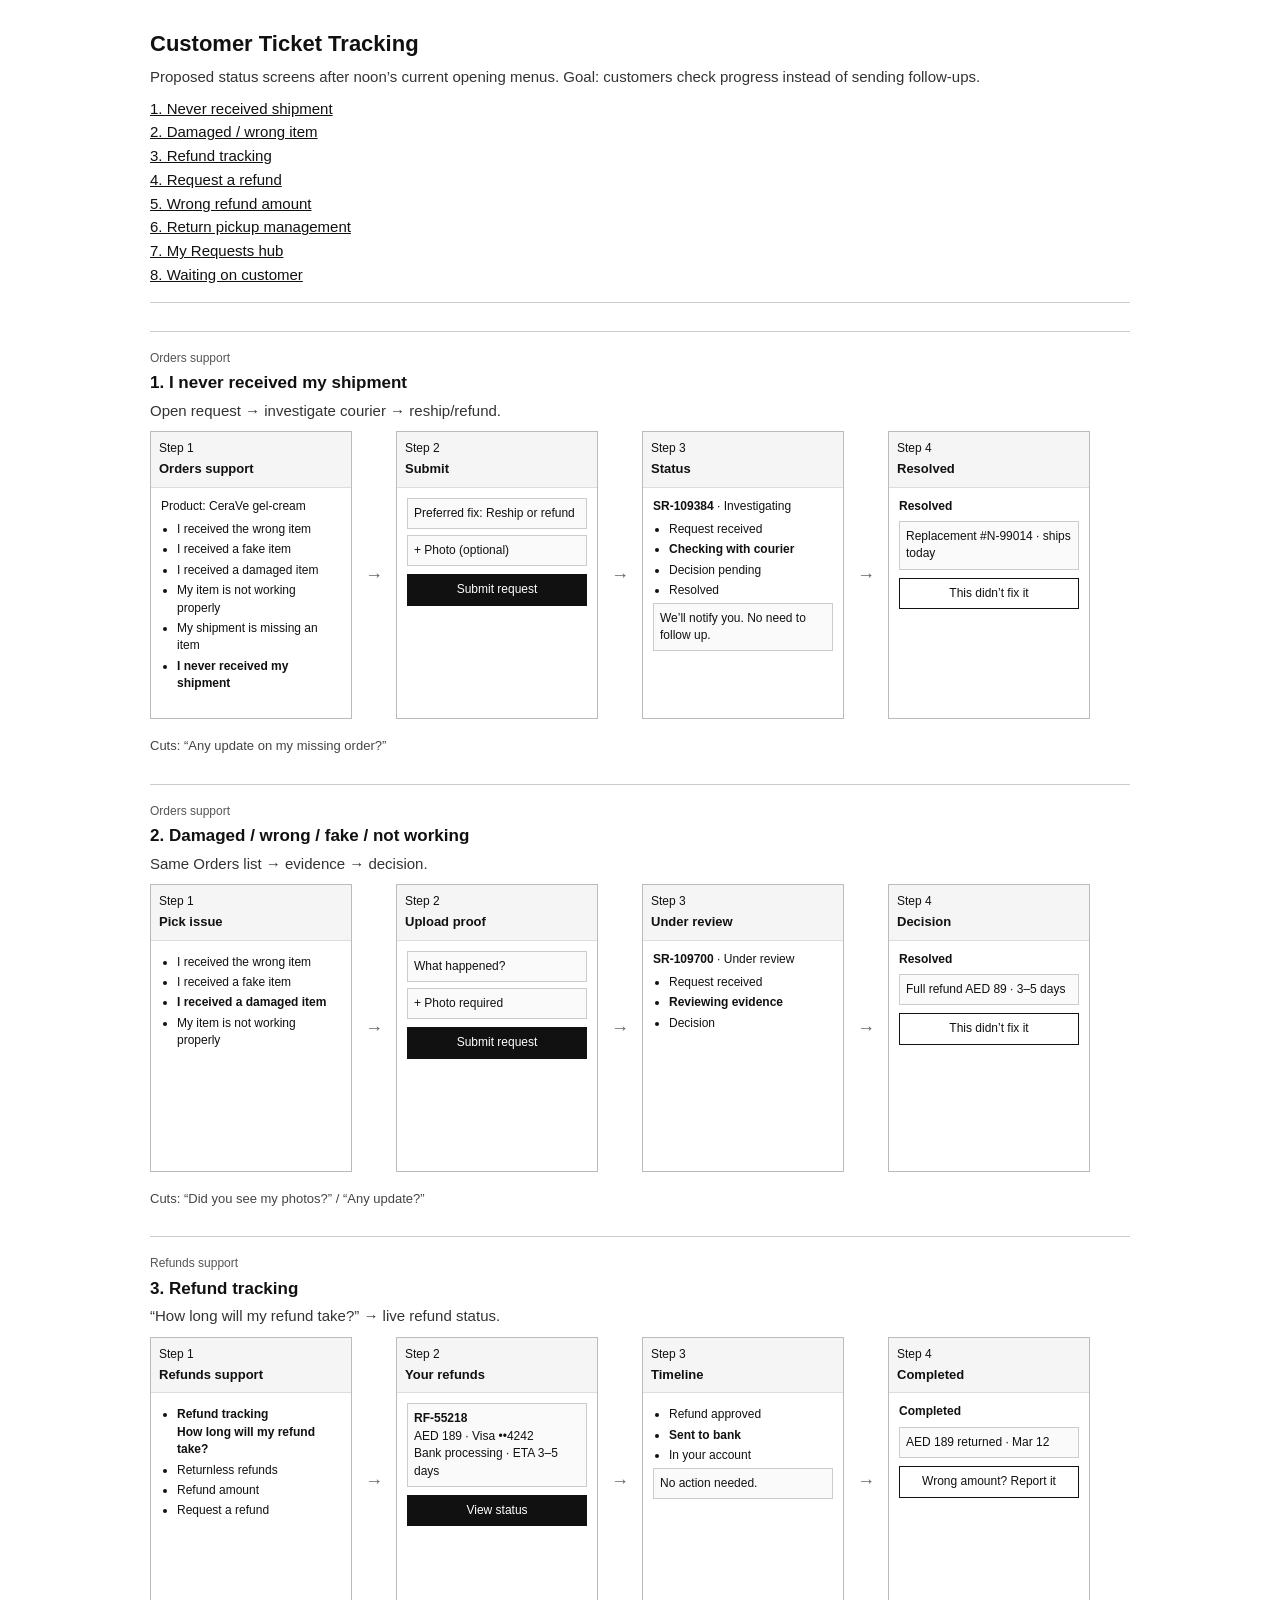
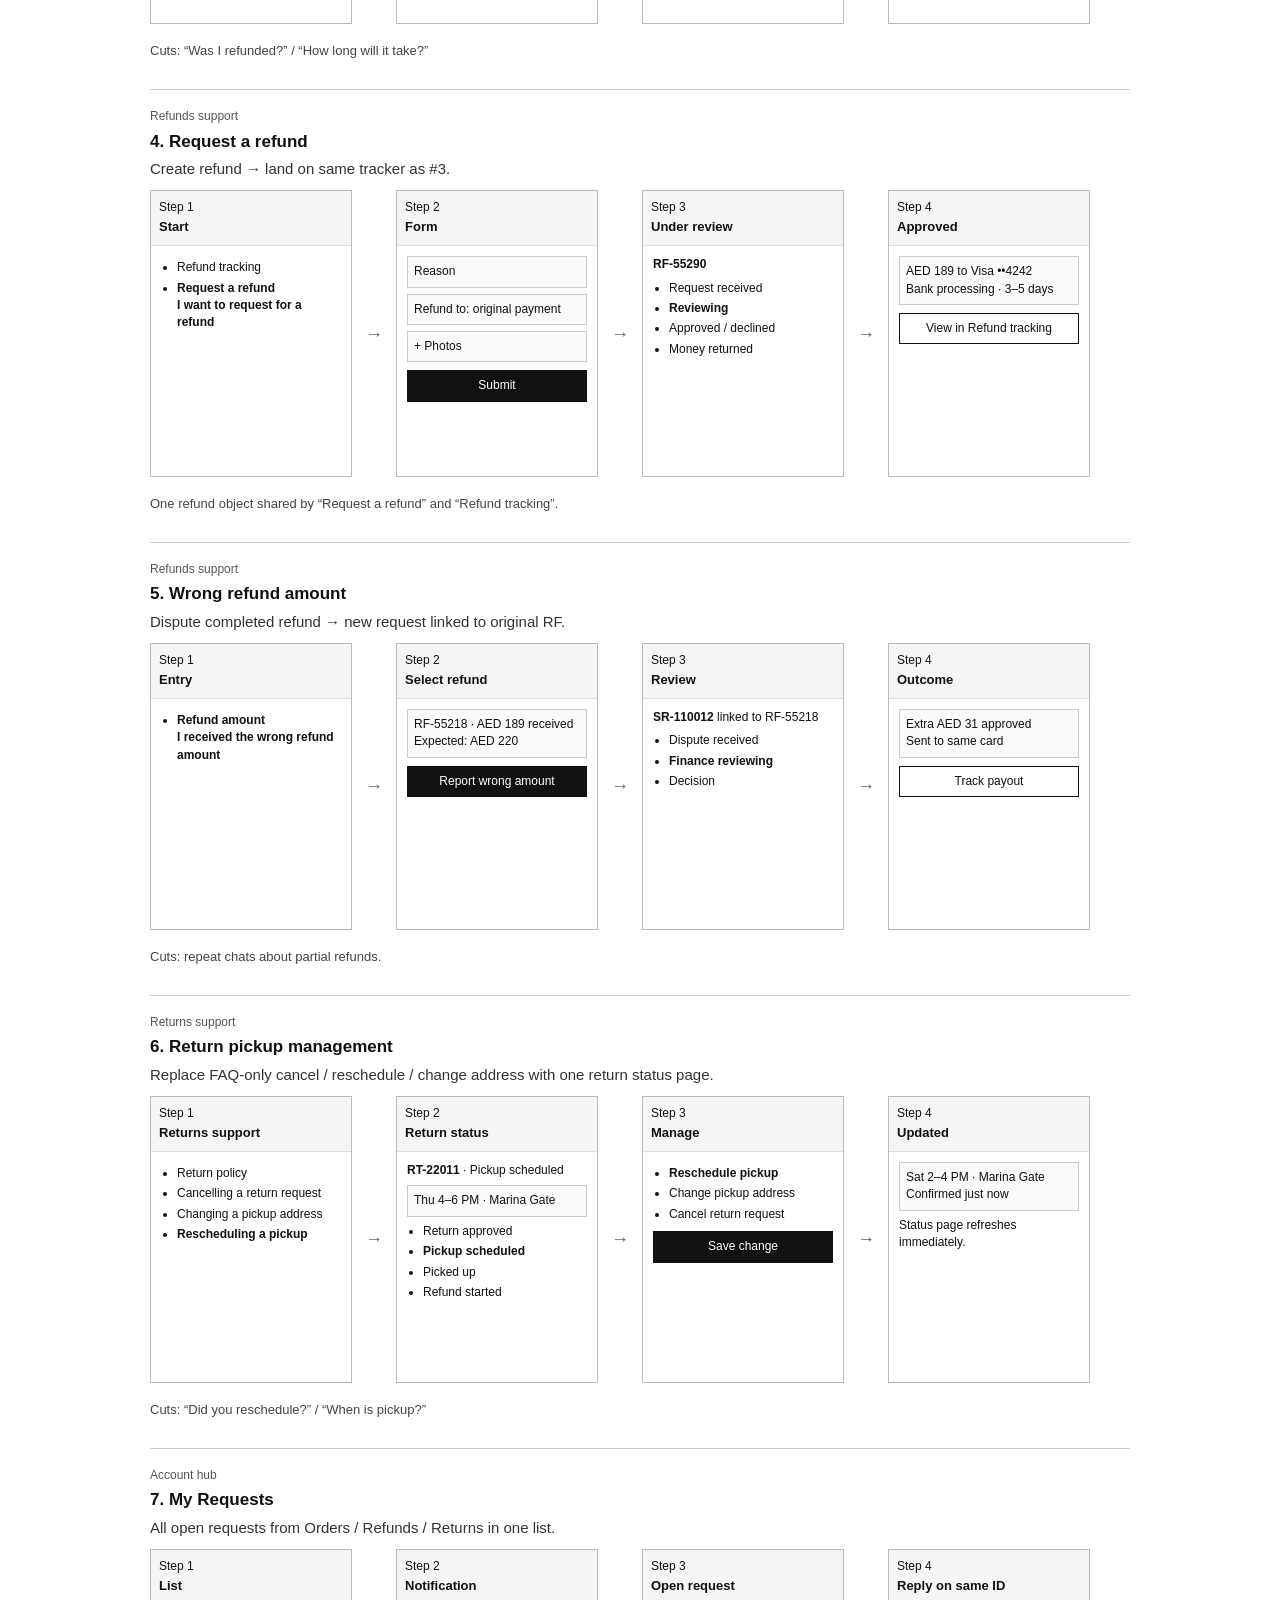
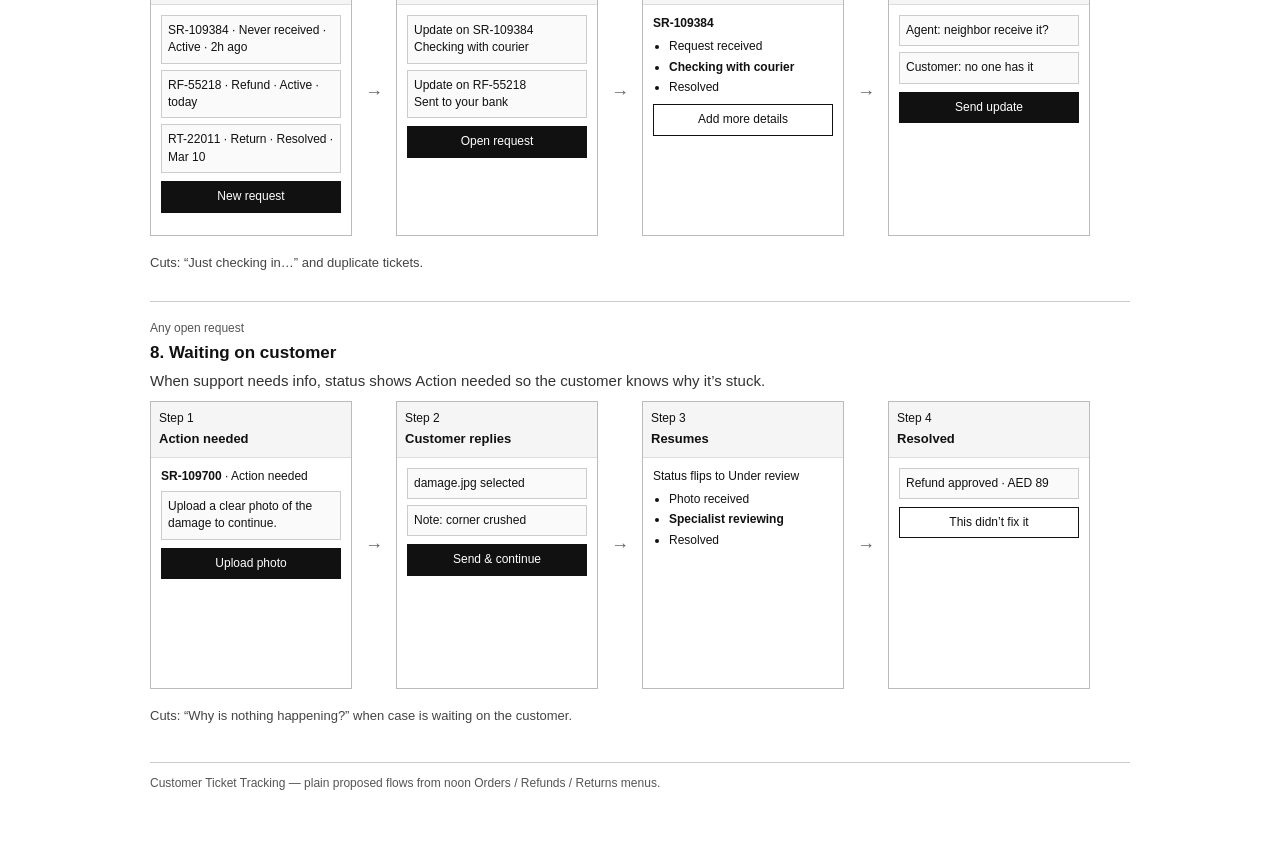
==== commit 8c72de7b: "Simplify to plain layout with more flow ideas Strip decorative styling and expand to eight concise f" ====
--- a/docs/index.html
+++ b/docs/index.html
@@ -4,957 +4,460 @@
   <meta charset="UTF-8" />
   <meta name="viewport" content="width=device-width, initial-scale=1" />
   <title>Customer Ticket Tracking</title>
-  <link rel="preconnect" href="https://fonts.googleapis.com" />
-  <link rel="preconnect" href="https://fonts.gstatic.com" crossorigin />
-  <link href="https://fonts.googleapis.com/css2?family=IBM+Plex+Sans:wght@400;500;600&display=swap" rel="stylesheet" />
   <style>
-    :root {
-      --text: #111;
-      --muted: #555;
-      --line: #ddd;
-      --bg: #fff;
-      --soft: #f7f7f7;
-      --ok: #1a7f37;
-      --warn: #9a6700;
-      --blue: #0969da;
-    }
-
-    * { box-sizing: border-box; }
     body {
       margin: 0;
-      font-family: "IBM Plex Sans", sans-serif;
-      color: var(--text);
-      background: var(--bg);
-      line-height: 1.5;
-      font-size: 15px;
-    }
-
-    .page {
-      max-width: 1100px;
-      margin: 0 auto;
-      padding: 40px 20px 72px;
-    }
-
-    h1 {
-      margin: 0 0 8px;
-      font-size: 1.75rem;
-      font-weight: 600;
-      letter-spacing: -0.02em;
-    }
-
-    h2 {
-      margin: 0 0 6px;
-      font-size: 1.05rem;
-      font-weight: 600;
-    }
-
-    p { margin: 0; color: var(--muted); }
-
-    .intro {
-      max-width: 62ch;
-      margin-bottom: 32px;
-      padding-bottom: 24px;
-      border-bottom: 1px solid var(--line);
-    }
-
-    .intro p { margin-top: 8px; }
-
-    .toc {
-      margin-top: 14px;
-      display: grid;
-      gap: 4px;
-      font-size: 0.9rem;
-    }
-
-    .toc a {
-      color: var(--text);
-      text-decoration: none;
-      border-bottom: 1px solid var(--line);
-      width: fit-content;
-    }
-
-    .flow {
-      margin-top: 40px;
-      padding-top: 28px;
-      border-top: 1px solid var(--line);
-    }
-
-    .flow-head {
-      margin-bottom: 16px;
-      max-width: 70ch;
-    }
-
-    .flow-head p { margin-top: 4px; }
-
-    .src {
-      display: inline-block;
-      font-size: 0.7rem;
-      font-weight: 600;
-      color: var(--muted);
-      border: 1px solid var(--line);
-      padding: 2px 6px;
-      margin-bottom: 8px;
-      text-transform: uppercase;
-      letter-spacing: 0.04em;
-    }
-
-    .phone {
-      width: 100%;
-      max-width: 240px;
-      border: 1px solid #bbb;
-      border-radius: 18px;
-      background: #111;
-      padding: 8px;
-    }
-
-    .phone-inner {
-      background: #fff;
-      border-radius: 12px;
-      overflow: hidden;
-      min-height: 420px;
-      display: flex;
-      flex-direction: column;
-    }
-
-    .status-bar {
-      display: flex;
-      justify-content: space-between;
-      padding: 8px 10px 4px;
-      font-size: 10px;
-      color: #666;
-      font-weight: 500;
-    }
-
-    .nav {
-      display: grid;
-      grid-template-columns: 24px 1fr 24px;
-      align-items: center;
-      padding: 8px 12px 10px;
-      border-bottom: 1px solid var(--line);
-    }
-
-    .nav .title {
-      text-align: center;
-      font-weight: 600;
-      font-size: 0.9rem;
-    }
-
-    .nav .icon { color: #333; font-size: 1.05rem; line-height: 1; }
-    .nav .icon.right { text-align: right; }
-
-    .product {
-      display: grid;
-      grid-template-columns: 40px 1fr;
-      gap: 10px;
-      align-items: center;
-      padding: 10px 12px;
-      border-bottom: 1px solid var(--line);
-    }
-
-    .product .thumb {
-      width: 40px;
-      height: 40px;
-      border-radius: 50%;
-      background: var(--soft);
-      border: 1px solid var(--line);
-      display: grid;
-      place-items: center;
-      font-size: 0.62rem;
-      font-weight: 600;
-      color: #888;
-    }
-
-    .product .brand {
-      font-size: 0.72rem;
-      color: var(--muted);
-    }
-
-    .product .name {
-      font-size: 0.8rem;
-      font-weight: 500;
-      white-space: nowrap;
-      overflow: hidden;
-      text-overflow: ellipsis;
-    }
-
-    .list { display: grid; }
-
-    .list-item {
-      display: grid;
-      grid-template-columns: 20px 1fr;
-      gap: 10px;
-      align-items: start;
-      padding: 13px 12px;
-      border-bottom: 1px solid var(--line);
-      font-size: 0.86rem;
-    }
-
-    .list-item .doc { color: #888; margin-top: 1px; }
-    .list-item .label { font-weight: 600; color: #222; }
-    .list-item .hint {
-      margin-top: 2px;
-      font-size: 0.76rem;
-      color: var(--muted);
-      font-weight: 400;
-    }
-
-    .list-item.active { background: var(--soft); }
-
-    .screen-body {
-      padding: 12px;
-      display: grid;
-      gap: 8px;
-      flex: 1;
-    }
-
-    .cta {
-      margin-top: auto;
-      border: 0;
-      background: #111;
-      color: #fff;
-      font: inherit;
-      font-weight: 500;
-      font-size: 0.82rem;
-      padding: 11px;
-      text-align: center;
-    }
-
-    .cta.secondary {
-      background: #fff;
+      font: 15px/1.45 sans-serif;
       color: #111;
-      border: 1px solid #111;
-    }
-
-    .request-card {
-      border: 1px solid var(--line);
-      padding: 10px;
-      display: grid;
-      gap: 6px;
       background: #fff;
     }
-
-    .request-id {
-      font-size: 0.7rem;
-      font-weight: 600;
-      color: var(--muted);
-      text-transform: uppercase;
-      letter-spacing: 0.04em;
-    }
-
-    .request-title {
-      font-weight: 600;
-      font-size: 0.88rem;
-    }
-
-    .pill {
-      display: inline-flex;
-      width: fit-content;
-      padding: 2px 7px;
-      font-size: 0.68rem;
-      font-weight: 600;
-      text-transform: uppercase;
-      letter-spacing: 0.03em;
-      border: 1px solid var(--line);
-      background: var(--soft);
-      color: var(--muted);
-    }
-
-    .pill.open { color: var(--warn); border-color: #e5d4a1; background: #fff8e8; }
-    .pill.progress { color: var(--blue); border-color: #b6d4fe; background: #eff6ff; }
-    .pill.done { color: var(--ok); border-color: #b7e0c2; background: #eefbf1; }
-
-    .timeline { display: grid; }
-
-    .tl-item {
-      display: grid;
-      grid-template-columns: 14px 1fr;
-      gap: 8px;
-      position: relative;
-      padding-bottom: 12px;
-    }
-
-    .tl-item:last-child { padding-bottom: 0; }
-
-    .tl-dot {
-      width: 10px;
-      height: 10px;
-      border-radius: 50%;
-      margin-top: 3px;
-      background: #ccc;
-      z-index: 1;
-    }
-
-    .tl-item.done .tl-dot { background: var(--ok); }
-    .tl-item.current .tl-dot { background: #111; }
-
-    .tl-item::before {
-      content: "";
-      position: absolute;
-      left: 4px;
-      top: 13px;
-      bottom: 0;
-      width: 1px;
-      background: var(--line);
-    }
-
-    .tl-item:last-child::before { display: none; }
-
-    .tl-text strong {
-      display: block;
-      font-size: 0.78rem;
-      font-weight: 500;
-    }
-
-    .tl-text span {
-      font-size: 0.7rem;
-      color: var(--muted);
-    }
-
-    .notif {
-      border: 1px solid var(--line);
-      background: var(--soft);
-      padding: 9px 10px;
-      font-size: 0.75rem;
-      display: grid;
-      gap: 3px;
-    }
-
-    .notif strong {
-      font-size: 0.72rem;
-      font-weight: 600;
-    }
-
-    .mini-meta {
-      display: flex;
-      justify-content: space-between;
-      font-size: 0.7rem;
-      color: var(--muted);
-    }
-
-    .form-field { display: grid; gap: 3px; font-size: 0.76rem; }
-    .form-field label { color: var(--muted); }
-
-    .form-field .box {
-      border: 1px solid var(--line);
-      padding: 8px;
-      background: #fff;
-      min-height: 32px;
-    }
-
-    .form-field .box.tall { min-height: 56px; }
-
-    .upload {
-      border: 1px dashed #bbb;
-      padding: 12px;
-      text-align: center;
-      font-size: 0.75rem;
-      color: var(--muted);
-      background: var(--soft);
-    }
-
-    .bubble {
-      padding: 9px 10px;
-      font-size: 0.78rem;
-      border: 1px solid var(--line);
-      background: var(--soft);
-    }
-
-    .home-list { display: grid; gap: 7px; }
-
-    .home-item {
-      border: 1px solid var(--line);
-      padding: 9px;
-      display: grid;
-      gap: 3px;
-      background: #fff;
-    }
-
-    .home-item .row {
-      display: flex;
-      justify-content: space-between;
-      gap: 8px;
-      align-items: center;
-    }
-
-    .rail {
-      display: flex;
-      align-items: stretch;
-      overflow-x: auto;
-      padding: 4px 0 12px;
-    }
-
-    .step {
-      flex: 0 0 auto;
-      width: 240px;
-      display: grid;
-      gap: 8px;
-    }
-
-    .step-label {
-      display: grid;
-      gap: 2px;
-      min-height: 48px;
-    }
-
-    .step-num {
-      font-size: 11px;
-      font-weight: 600;
-      color: var(--muted);
-      text-transform: uppercase;
-      letter-spacing: 0.04em;
-    }
-
-    .step-title {
-      font-weight: 600;
-      font-size: 0.88rem;
-    }
-
-    .arrow {
-      flex: 0 0 auto;
-      width: 44px;
-      display: grid;
-      place-items: center;
-      align-self: center;
-      margin-top: 62px;
-      position: relative;
-    }
-
-    .arrow svg { width: 36px; height: 20px; }
-
-    .arrow .tag {
-      position: absolute;
-      top: -16px;
-      left: 50%;
-      transform: translateX(-50%);
-      white-space: nowrap;
-      font-size: 0.62rem;
-      font-weight: 600;
-      letter-spacing: 0.04em;
-      text-transform: uppercase;
-      color: var(--muted);
-      background: #fff;
-      border: 1px solid var(--line);
-      padding: 2px 5px;
-    }
-
-    .note {
-      margin-top: 12px;
-      padding: 10px 12px;
-      border: 1px solid var(--line);
-      background: var(--soft);
-      font-size: 0.88rem;
-      color: var(--muted);
-      max-width: 72ch;
-    }
-
-    footer {
-      margin-top: 48px;
-      padding-top: 16px;
-      border-top: 1px solid var(--line);
-      color: var(--muted);
-      font-size: 0.82rem;
-    }
+    .page { max-width: 980px; margin: 0 auto; padding: 28px 16px 56px; }
+    h1 { font-size: 22px; font-weight: 700; margin: 0 0 6px; }
+    h2 { font-size: 17px; font-weight: 700; margin: 0 0 4px; }
+    p { margin: 0; color: #333; }
+    .intro { margin-bottom: 22px; padding-bottom: 14px; border-bottom: 1px solid #ccc; }
+    .intro p { margin-top: 6px; }
+    .toc { margin-top: 10px; }
+    .toc a { display: block; width: fit-content; color: #111; margin: 2px 0; }
+    .flow { margin-top: 28px; padding-top: 18px; border-top: 1px solid #ccc; }
+    .src { font-size: 12px; color: #555; margin-bottom: 4px; }
+    .rail { display: flex; gap: 8px; overflow-x: auto; padding: 10px 0; align-items: stretch; }
+    .step { flex: 0 0 200px; border: 1px solid #bbb; background: #fff; }
+    .step-h { padding: 8px; border-bottom: 1px solid #ddd; background: #f5f5f5; font-size: 12px; }
+    .step-h b { display: block; font-size: 13px; margin-top: 2px; }
+    .screen { padding: 10px; font-size: 12px; min-height: 210px; }
+    .screen .line { margin: 0 0 6px; }
+    .screen .box { border: 1px solid #ccc; padding: 6px; margin: 0 0 6px; background: #fafafa; }
+    .screen .btn { border: 1px solid #111; background: #111; color: #fff; padding: 6px; text-align: center; margin-top: 8px; }
+    .screen .btn.alt { background: #fff; color: #111; }
+    .screen ul { margin: 0; padding-left: 16px; }
+    .screen li { margin: 3px 0; }
+    .screen li.active { font-weight: 700; }
+    .arrow { flex: 0 0 28px; display: flex; align-items: center; justify-content: center; color: #666; font-size: 18px; }
+    .note { margin-top: 8px; font-size: 13px; color: #444; }
+    footer { margin-top: 36px; padding-top: 12px; border-top: 1px solid #ccc; font-size: 12px; color: #555; }
   </style>
 </head>
 <body>
   <div class="page">
     <header class="intro">
       <h1>Customer Ticket Tracking</h1>
-      <p>
-        Proposed tracking screens after noon’s current opening menus:
-        Orders support, Refunds support, Returns support.
-      </p>
+      <p>Proposed status screens after noon’s current opening menus. Goal: customers check progress instead of sending follow-ups.</p>
       <div class="toc">
-        <a href="#flow-a">1. Orders → Never received shipment</a>
-        <a href="#flow-b">2. Refunds → Refund tracking</a>
-        <a href="#flow-c">3. My Requests hub</a>
+        <a href="#f1">1. Never received shipment</a>
+        <a href="#f2">2. Damaged / wrong item</a>
+        <a href="#f3">3. Refund tracking</a>
+        <a href="#f4">4. Request a refund</a>
+        <a href="#f5">5. Wrong refund amount</a>
+        <a href="#f6">6. Return pickup management</a>
+        <a href="#f7">7. My Requests hub</a>
+        <a href="#f8">8. Waiting on customer</a>
       </div>
     </header>
 
-    <!-- FLOW 1 -->
-    <section class="flow" id="flow-a">
-      <div class="flow-head">
-        <div class="src">From: Orders support</div>
-        <h2>1. I never received my shipment</h2>
-        <p>Same opening list as today → create request → status timeline.</p>
-      </div>
-
-      <div class="rail">
-        <div class="step">
-          <div class="step-label">
-            <div class="step-num">Step 1</div>
-            <div class="step-title">Orders support</div>
-          </div>
-          <div class="phone">
-            <div class="phone-inner">
-              <div class="status-bar"><span>9:41</span><span>●●●</span></div>
-              <div class="nav">
-                <div class="icon">‹</div>
-                <div class="title">Orders support</div>
-                <div class="icon right">×</div>
-              </div>
-              <div class="product">
-                <div class="thumb">CV</div>
-                <div>
-                  <div class="brand">CeraVe</div>
-                  <div class="name">Oil Control Moisturising Gel-Cream…</div>
-                </div>
-              </div>
-              <div class="list">
-                <div class="list-item"><span class="doc">▤</span><div class="label">I received the wrong item</div></div>
-                <div class="list-item"><span class="doc">▤</span><div class="label">I received a fake item</div></div>
-                <div class="list-item"><span class="doc">▤</span><div class="label">I received a damaged item</div></div>
-                <div class="list-item"><span class="doc">▤</span><div class="label">My item is not working properly</div></div>
-                <div class="list-item"><span class="doc">▤</span><div class="label">My shipment is missing an item</div></div>
-                <div class="list-item active"><span class="doc">▤</span><div class="label">I never received my shipment</div></div>
-              </div>
+    <section class="flow" id="f1">
+      <div class="src">Orders support</div>
+      <h2>1. I never received my shipment</h2>
+      <p>Open request → investigate courier → reship/refund.</p>
+      <div class="rail">
+        <div class="step">
+          <div class="step-h">Step 1<b>Orders support</b></div>
+          <div class="screen">
+            <div class="line">Product: CeraVe gel-cream</div>
+            <ul>
+              <li>I received the wrong item</li>
+              <li>I received a fake item</li>
+              <li>I received a damaged item</li>
+              <li>My item is not working properly</li>
+              <li>My shipment is missing an item</li>
+              <li class="active">I never received my shipment</li>
+            </ul>
+          </div>
+        </div>
+        <div class="arrow">→</div>
+        <div class="step">
+          <div class="step-h">Step 2<b>Submit</b></div>
+          <div class="screen">
+            <div class="box">Preferred fix: Reship or refund</div>
+            <div class="box">+ Photo (optional)</div>
+            <div class="btn">Submit request</div>
+          </div>
+        </div>
+        <div class="arrow">→</div>
+        <div class="step">
+          <div class="step-h">Step 3<b>Status</b></div>
+          <div class="screen">
+            <div class="line"><b>SR-109384</b> · Investigating</div>
+            <ul>
+              <li>Request received</li>
+              <li class="active">Checking with courier</li>
+              <li>Decision pending</li>
+              <li>Resolved</li>
+            </ul>
+            <div class="box">We’ll notify you. No need to follow up.</div>
+          </div>
+        </div>
+        <div class="arrow">→</div>
+        <div class="step">
+          <div class="step-h">Step 4<b>Resolved</b></div>
+          <div class="screen">
+            <div class="line"><b>Resolved</b></div>
+            <div class="box">Replacement #N-99014 · ships today</div>
+            <div class="btn alt">This didn’t fix it</div>
+          </div>
+        </div>
+      </div>
+      <div class="note">Cuts: “Any update on my missing order?”</div>
+    </section>
+
+    <section class="flow" id="f2">
+      <div class="src">Orders support</div>
+      <h2>2. Damaged / wrong / fake / not working</h2>
+      <p>Same Orders list → evidence → decision.</p>
+      <div class="rail">
+        <div class="step">
+          <div class="step-h">Step 1<b>Pick issue</b></div>
+          <div class="screen">
+            <ul>
+              <li>I received the wrong item</li>
+              <li>I received a fake item</li>
+              <li class="active">I received a damaged item</li>
+              <li>My item is not working properly</li>
+            </ul>
+          </div>
+        </div>
+        <div class="arrow">→</div>
+        <div class="step">
+          <div class="step-h">Step 2<b>Upload proof</b></div>
+          <div class="screen">
+            <div class="box">What happened?</div>
+            <div class="box">+ Photo required</div>
+            <div class="btn">Submit request</div>
+          </div>
+        </div>
+        <div class="arrow">→</div>
+        <div class="step">
+          <div class="step-h">Step 3<b>Under review</b></div>
+          <div class="screen">
+            <div class="line"><b>SR-109700</b> · Under review</div>
+            <ul>
+              <li>Request received</li>
+              <li class="active">Reviewing evidence</li>
+              <li>Decision</li>
+            </ul>
+          </div>
+        </div>
+        <div class="arrow">→</div>
+        <div class="step">
+          <div class="step-h">Step 4<b>Decision</b></div>
+          <div class="screen">
+            <div class="line"><b>Resolved</b></div>
+            <div class="box">Full refund AED 89 · 3–5 days</div>
+            <div class="btn alt">This didn’t fix it</div>
+          </div>
+        </div>
+      </div>
+      <div class="note">Cuts: “Did you see my photos?” / “Any update?”</div>
+    </section>
+
+    <section class="flow" id="f3">
+      <div class="src">Refunds support</div>
+      <h2>3. Refund tracking</h2>
+      <p>“How long will my refund take?” → live refund status.</p>
+      <div class="rail">
+        <div class="step">
+          <div class="step-h">Step 1<b>Refunds support</b></div>
+          <div class="screen">
+            <ul>
+              <li class="active">Refund tracking<br>How long will my refund take?</li>
+              <li>Returnless refunds</li>
+              <li>Refund amount</li>
+              <li>Request a refund</li>
+            </ul>
+          </div>
+        </div>
+        <div class="arrow">→</div>
+        <div class="step">
+          <div class="step-h">Step 2<b>Your refunds</b></div>
+          <div class="screen">
+            <div class="box">
+              <b>RF-55218</b><br>
+              AED 189 · Visa ••4242<br>
+              Bank processing · ETA 3–5 days
             </div>
-          </div>
-        </div>
-
-        <div class="arrow" aria-hidden="true">
-          <span class="tag">Next</span>
-          <svg viewBox="0 0 48 28" fill="none"><path d="M2 14h36M30 4l12 10-12 10" stroke="#999" stroke-width="2" stroke-linecap="round" stroke-linejoin="round"/></svg>
-        </div>
-
-        <div class="step">
-          <div class="step-label">
-            <div class="step-num">Step 2</div>
-            <div class="step-title">Submit request</div>
-          </div>
-          <div class="phone">
-            <div class="phone-inner">
-              <div class="status-bar"><span>9:41</span><span>●●●</span></div>
-              <div class="nav">
-                <div class="icon">‹</div>
-                <div class="title">Never received</div>
-                <div class="icon right">×</div>
-              </div>
-              <div class="product">
-                <div class="thumb">CV</div>
-                <div>
-                  <div class="brand">Order #N-48291</div>
-                  <div class="name">Marked delivered · not received</div>
-                </div>
-              </div>
-              <div class="screen-body">
-                <div class="form-field">
-                  <label>Preferred fix</label>
-                  <div class="box">Reship or refund</div>
-                </div>
-                <div class="upload">+ Add photo (optional)</div>
-                <div class="cta">Submit request</div>
-              </div>
-            </div>
-          </div>
-        </div>
-
-        <div class="arrow" aria-hidden="true">
-          <span class="tag">Track</span>
-          <svg viewBox="0 0 48 28" fill="none"><path d="M2 14h36M30 4l12 10-12 10" stroke="#999" stroke-width="2" stroke-linecap="round" stroke-linejoin="round"/></svg>
-        </div>
-
-        <div class="step">
-          <div class="step-label">
-            <div class="step-num">Step 3</div>
-            <div class="step-title">Request status</div>
-          </div>
-          <div class="phone">
-            <div class="phone-inner">
-              <div class="status-bar"><span>9:41</span><span>●●●</span></div>
-              <div class="nav">
-                <div class="icon">‹</div>
-                <div class="title">SR-109384</div>
-                <div class="icon right">×</div>
-              </div>
-              <div class="screen-body">
-                <span class="pill progress">Investigating delivery</span>
-                <div class="timeline">
-                  <div class="tl-item done">
-                    <div class="tl-dot"></div>
-                    <div class="tl-text"><strong>Request received</strong><span>Today, 9:41 AM</span></div>
-                  </div>
-                  <div class="tl-item current">
-                    <div class="tl-dot"></div>
-                    <div class="tl-text"><strong>Checking with courier</strong><span>Updated 11:05 AM</span></div>
-                  </div>
-                  <div class="tl-item">
-                    <div class="tl-dot"></div>
-                    <div class="tl-text"><strong>Reship or refund</strong><span>Pending</span></div>
-                  </div>
-                  <div class="tl-item">
-                    <div class="tl-dot"></div>
-                    <div class="tl-text"><strong>Resolved</strong><span>Pending</span></div>
-                  </div>
-                </div>
-                <div class="notif"><strong>Updates on</strong>We’ll notify you — no need to follow up.</div>
-              </div>
-            </div>
-          </div>
-        </div>
-
-        <div class="arrow" aria-hidden="true">
-          <span class="tag">Done</span>
-          <svg viewBox="0 0 48 28" fill="none"><path d="M2 14h36M30 4l12 10-12 10" stroke="#999" stroke-width="2" stroke-linecap="round" stroke-linejoin="round"/></svg>
-        </div>
-
-        <div class="step">
-          <div class="step-label">
-            <div class="step-num">Step 4</div>
-            <div class="step-title">Resolved</div>
-          </div>
-          <div class="phone">
-            <div class="phone-inner">
-              <div class="status-bar"><span>9:41</span><span>●●●</span></div>
-              <div class="nav">
-                <div class="icon">‹</div>
-                <div class="title">SR-109384</div>
-                <div class="icon right">×</div>
-              </div>
-              <div class="screen-body">
-                <span class="pill done">Resolved</span>
-                <div class="request-card">
-                  <div class="request-title">Replacement #N-99014</div>
-                  <div class="mini-meta"><span>Ships today</span><span>Track in Orders</span></div>
-                </div>
-                <div class="bubble">Courier confirmed a delivery exception. Replacement arranged.</div>
-                <div class="cta secondary">This didn’t fix it</div>
-              </div>
-            </div>
-          </div>
-        </div>
-      </div>
-      <div class="note">Same pattern for damaged / wrong / missing item from the Orders support list.</div>
-    </section>
-
-    <!-- FLOW 2 -->
-    <section class="flow" id="flow-b">
-      <div class="flow-head">
-        <div class="src">From: Refunds support</div>
-        <h2>2. Refund tracking</h2>
-        <p>Current “How long will my refund take?” → open live refund status instead of FAQ-only.</p>
-      </div>
-
-      <div class="rail">
-        <div class="step">
-          <div class="step-label">
-            <div class="step-num">Step 1</div>
-            <div class="step-title">Refunds support</div>
-          </div>
-          <div class="phone">
-            <div class="phone-inner">
-              <div class="status-bar"><span>9:41</span><span>●●●</span></div>
-              <div class="nav">
-                <div class="icon">‹</div>
-                <div class="title">Refunds support</div>
-                <div class="icon right">×</div>
-              </div>
-              <div class="product">
-                <div class="thumb">CV</div>
-                <div>
-                  <div class="brand">CeraVe</div>
-                  <div class="name">Oil Control Moisturising Gel-Cream…</div>
-                </div>
-              </div>
-              <div class="list">
-                <div class="list-item active">
-                  <span class="doc">▤</span>
-                  <div>
-                    <div class="label">Refund tracking</div>
-                    <div class="hint">How long will my refund take?</div>
-                  </div>
-                </div>
-                <div class="list-item">
-                  <span class="doc">▤</span>
-                  <div>
-                    <div class="label">Returnless refunds</div>
-                    <div class="hint">Refunds without returning an item</div>
-                  </div>
-                </div>
-                <div class="list-item">
-                  <span class="doc">▤</span>
-                  <div>
-                    <div class="label">Refund amount</div>
-                    <div class="hint">I received the wrong refund amount</div>
-                  </div>
-                </div>
-                <div class="list-item">
-                  <span class="doc">▤</span>
-                  <div>
-                    <div class="label">Request a refund</div>
-                    <div class="hint">I want to request for a refund</div>
-                  </div>
-                </div>
-              </div>
-            </div>
-          </div>
-        </div>
-
-        <div class="arrow" aria-hidden="true">
-          <span class="tag">Open</span>
-          <svg viewBox="0 0 48 28" fill="none"><path d="M2 14h36M30 4l12 10-12 10" stroke="#999" stroke-width="2" stroke-linecap="round" stroke-linejoin="round"/></svg>
-        </div>
-
-        <div class="step">
-          <div class="step-label">
-            <div class="step-num">Step 2</div>
-            <div class="step-title">Active refunds</div>
-          </div>
-          <div class="phone">
-            <div class="phone-inner">
-              <div class="status-bar"><span>9:41</span><span>●●●</span></div>
-              <div class="nav">
-                <div class="icon">‹</div>
-                <div class="title">Your refunds</div>
-                <div class="icon right">×</div>
-              </div>
-              <div class="screen-body">
-                <div class="request-card">
-                  <div class="request-id">Refund · RF-55218</div>
-                  <div class="request-title">AED 189 · Visa ••4242</div>
-                  <span class="pill progress">Bank processing</span>
-                  <div class="mini-meta"><span>ETA 3–5 days</span><span>Updated today</span></div>
-                </div>
-                <div class="cta">View refund status</div>
-              </div>
-            </div>
-          </div>
-        </div>
-
-        <div class="arrow" aria-hidden="true">
-          <span class="tag">Track</span>
-          <svg viewBox="0 0 48 28" fill="none"><path d="M2 14h36M30 4l12 10-12 10" stroke="#999" stroke-width="2" stroke-linecap="round" stroke-linejoin="round"/></svg>
-        </div>
-
-        <div class="step">
-          <div class="step-label">
-            <div class="step-num">Step 3</div>
-            <div class="step-title">Refund status</div>
-          </div>
-          <div class="phone">
-            <div class="phone-inner">
-              <div class="status-bar"><span>9:41</span><span>●●●</span></div>
-              <div class="nav">
-                <div class="icon">‹</div>
-                <div class="title">RF-55218</div>
-                <div class="icon right">×</div>
-              </div>
-              <div class="screen-body">
-                <span class="pill progress">Bank processing</span>
-                <div class="timeline">
-                  <div class="tl-item done">
-                    <div class="tl-dot"></div>
-                    <div class="tl-text"><strong>Refund approved</strong><span>Mon, 1:20 PM</span></div>
-                  </div>
-                  <div class="tl-item current">
-                    <div class="tl-dot"></div>
-                    <div class="tl-text"><strong>Sent to your bank</strong><span>Tue, 10:02 AM</span></div>
-                  </div>
-                  <div class="tl-item">
-                    <div class="tl-dot"></div>
-                    <div class="tl-text"><strong>In your account</strong><span>Usually 3–5 days</span></div>
-                  </div>
-                </div>
-                <div class="notif"><strong>No action needed</strong>We’ll notify you when it’s completed.</div>
-              </div>
-            </div>
-          </div>
-        </div>
-
-        <div class="arrow" aria-hidden="true">
-          <span class="tag">Done</span>
-          <svg viewBox="0 0 48 28" fill="none"><path d="M2 14h36M30 4l12 10-12 10" stroke="#999" stroke-width="2" stroke-linecap="round" stroke-linejoin="round"/></svg>
-        </div>
-
-        <div class="step">
-          <div class="step-label">
-            <div class="step-num">Step 4</div>
-            <div class="step-title">Completed</div>
-          </div>
-          <div class="phone">
-            <div class="phone-inner">
-              <div class="status-bar"><span>9:41</span><span>●●●</span></div>
-              <div class="nav">
-                <div class="icon">‹</div>
-                <div class="title">RF-55218</div>
-                <div class="icon right">×</div>
-              </div>
-              <div class="screen-body">
-                <span class="pill done">Completed</span>
-                <div class="request-card">
-                  <div class="request-title">AED 189 returned</div>
-                  <div class="mini-meta"><span>Visa ••4242</span><span>Mar 12</span></div>
-                </div>
-                <div class="cta secondary">Wrong amount? Report it</div>
-              </div>
-            </div>
-          </div>
-        </div>
-      </div>
-      <div class="note">“Request a refund” from the same menu creates a request that lands on this same tracker.</div>
-    </section>
-
-    <!-- FLOW 3 -->
-    <section class="flow" id="flow-c">
-      <div class="flow-head">
-        <div class="src">Account · all support requests</div>
-        <h2>3. My Requests</h2>
-        <p>Hub for every request opened from Orders / Refunds / Returns support.</p>
-      </div>
-
-      <div class="rail">
-        <div class="step">
-          <div class="step-label">
-            <div class="step-num">Step 1</div>
-            <div class="step-title">My Requests</div>
-          </div>
-          <div class="phone">
-            <div class="phone-inner">
-              <div class="status-bar"><span>9:41</span><span>●●●</span></div>
-              <div class="nav">
-                <div class="icon">‹</div>
-                <div class="title">My Requests</div>
-                <div class="icon right">×</div>
-              </div>
-              <div class="screen-body">
-                <div class="home-list">
-                  <div class="home-item">
-                    <div class="row">
-                      <strong style="font-size:0.84rem">Never received shipment</strong>
-                      <span class="pill progress">Active</span>
-                    </div>
-                    <div class="mini-meta"><span>SR-109384</span><span>Updated 2h ago</span></div>
-                  </div>
-                  <div class="home-item">
-                    <div class="row">
-                      <strong style="font-size:0.84rem">Refund tracking</strong>
-                      <span class="pill progress">Active</span>
-                    </div>
-                    <div class="mini-meta"><span>RF-55218</span><span>Updated today</span></div>
-                  </div>
-                  <div class="home-item">
-                    <div class="row">
-                      <strong style="font-size:0.84rem">Return pickup</strong>
-                      <span class="pill done">Resolved</span>
-                    </div>
-                    <div class="mini-meta"><span>RT-22011</span><span>Mar 10</span></div>
-                  </div>
-                </div>
-                <div class="cta">New request</div>
-              </div>
-            </div>
-          </div>
-        </div>
-
-        <div class="arrow" aria-hidden="true">
-          <span class="tag">Notify</span>
-          <svg viewBox="0 0 48 28" fill="none"><path d="M2 14h36M30 4l12 10-12 10" stroke="#999" stroke-width="2" stroke-linecap="round" stroke-linejoin="round"/></svg>
-        </div>
-
-        <div class="step">
-          <div class="step-label">
-            <div class="step-num">Step 2</div>
-            <div class="step-title">Status notification</div>
-          </div>
-          <div class="phone">
-            <div class="phone-inner">
-              <div class="status-bar"><span>9:41</span><span>●●●</span></div>
-              <div class="nav">
-                <div class="icon">‹</div>
-                <div class="title">Notifications</div>
-                <div class="icon right">×</div>
-              </div>
-              <div class="screen-body">
-                <div class="notif">
-                  <strong>Update on SR-109384</strong>
-                  Checking with courier — usually resolved in 24–48h.
-                </div>
-                <div class="notif">
-                  <strong>Update on RF-55218</strong>
-                  Refund sent to your bank.
-                </div>
-                <div class="cta">Open request</div>
-              </div>
-            </div>
-          </div>
-        </div>
-
-        <div class="arrow" aria-hidden="true">
-          <span class="tag">Open</span>
-          <svg viewBox="0 0 48 28" fill="none"><path d="M2 14h36M30 4l12 10-12 10" stroke="#999" stroke-width="2" stroke-linecap="round" stroke-linejoin="round"/></svg>
-        </div>
-
-        <div class="step">
-          <div class="step-label">
-            <div class="step-num">Step 3</div>
-            <div class="step-title">Request page</div>
-          </div>
-          <div class="phone">
-            <div class="phone-inner">
-              <div class="status-bar"><span>9:41</span><span>●●●</span></div>
-              <div class="nav">
-                <div class="icon">‹</div>
-                <div class="title">SR-109384</div>
-                <div class="icon right">×</div>
-              </div>
-              <div class="screen-body">
-                <span class="pill progress">Investigating delivery</span>
-                <div class="timeline">
-                  <div class="tl-item done">
-                    <div class="tl-dot"></div>
-                    <div class="tl-text"><strong>Request received</strong><span>Today, 9:41 AM</span></div>
-                  </div>
-                  <div class="tl-item current">
-                    <div class="tl-dot"></div>
-                    <div class="tl-text"><strong>Checking with courier</strong><span>Updated 11:05 AM</span></div>
-                  </div>
-                  <div class="tl-item">
-                    <div class="tl-dot"></div>
-                    <div class="tl-text"><strong>Resolved</strong><span>Pending</span></div>
-                  </div>
-                </div>
-                <div class="cta secondary">Add more details</div>
-              </div>
-            </div>
-          </div>
-        </div>
-
-        <div class="arrow" aria-hidden="true">
-          <span class="tag">Reply</span>
-          <svg viewBox="0 0 48 28" fill="none"><path d="M2 14h36M30 4l12 10-12 10" stroke="#999" stroke-width="2" stroke-linecap="round" stroke-linejoin="round"/></svg>
-        </div>
-
-        <div class="step">
-          <div class="step-label">
-            <div class="step-num">Step 4</div>
-            <div class="step-title">Add details</div>
-          </div>
-          <div class="phone">
-            <div class="phone-inner">
-              <div class="status-bar"><span>9:41</span><span>●●●</span></div>
-              <div class="nav">
-                <div class="icon">‹</div>
-                <div class="title">SR-109384</div>
-                <div class="icon right">×</div>
-              </div>
-              <div class="screen-body">
-                <div class="bubble">Could a neighbor have received it?</div>
-                <div class="form-field">
-                  <label>Your reply</label>
-                  <div class="box tall">Checked neighbors — no one has it.</div>
-                </div>
-                <div class="upload">+ Attach screenshot</div>
-                <div class="cta">Send update</div>
-              </div>
-            </div>
-          </div>
-        </div>
-      </div>
-      <div class="note">Also covers Returns support actions (cancel / reschedule / change address) by opening the return request from this list.</div>
+            <div class="btn">View status</div>
+          </div>
+        </div>
+        <div class="arrow">→</div>
+        <div class="step">
+          <div class="step-h">Step 3<b>Timeline</b></div>
+          <div class="screen">
+            <ul>
+              <li>Refund approved</li>
+              <li class="active">Sent to bank</li>
+              <li>In your account</li>
+            </ul>
+            <div class="box">No action needed.</div>
+          </div>
+        </div>
+        <div class="arrow">→</div>
+        <div class="step">
+          <div class="step-h">Step 4<b>Completed</b></div>
+          <div class="screen">
+            <div class="line"><b>Completed</b></div>
+            <div class="box">AED 189 returned · Mar 12</div>
+            <div class="btn alt">Wrong amount? Report it</div>
+          </div>
+        </div>
+      </div>
+      <div class="note">Cuts: “Was I refunded?” / “How long will it take?”</div>
+    </section>
+
+    <section class="flow" id="f4">
+      <div class="src">Refunds support</div>
+      <h2>4. Request a refund</h2>
+      <p>Create refund → land on same tracker as #3.</p>
+      <div class="rail">
+        <div class="step">
+          <div class="step-h">Step 1<b>Start</b></div>
+          <div class="screen">
+            <ul>
+              <li>Refund tracking</li>
+              <li class="active">Request a refund<br>I want to request for a refund</li>
+            </ul>
+          </div>
+        </div>
+        <div class="arrow">→</div>
+        <div class="step">
+          <div class="step-h">Step 2<b>Form</b></div>
+          <div class="screen">
+            <div class="box">Reason</div>
+            <div class="box">Refund to: original payment</div>
+            <div class="box">+ Photos</div>
+            <div class="btn">Submit</div>
+          </div>
+        </div>
+        <div class="arrow">→</div>
+        <div class="step">
+          <div class="step-h">Step 3<b>Under review</b></div>
+          <div class="screen">
+            <div class="line"><b>RF-55290</b></div>
+            <ul>
+              <li>Request received</li>
+              <li class="active">Reviewing</li>
+              <li>Approved / declined</li>
+              <li>Money returned</li>
+            </ul>
+          </div>
+        </div>
+        <div class="arrow">→</div>
+        <div class="step">
+          <div class="step-h">Step 4<b>Approved</b></div>
+          <div class="screen">
+            <div class="box">AED 189 to Visa ••4242<br>Bank processing · 3–5 days</div>
+            <div class="btn alt">View in Refund tracking</div>
+          </div>
+        </div>
+      </div>
+      <div class="note">One refund object shared by “Request a refund” and “Refund tracking”.</div>
+    </section>
+
+    <section class="flow" id="f5">
+      <div class="src">Refunds support</div>
+      <h2>5. Wrong refund amount</h2>
+      <p>Dispute completed refund → new request linked to original RF.</p>
+      <div class="rail">
+        <div class="step">
+          <div class="step-h">Step 1<b>Entry</b></div>
+          <div class="screen">
+            <ul>
+              <li class="active">Refund amount<br>I received the wrong refund amount</li>
+            </ul>
+          </div>
+        </div>
+        <div class="arrow">→</div>
+        <div class="step">
+          <div class="step-h">Step 2<b>Select refund</b></div>
+          <div class="screen">
+            <div class="box">RF-55218 · AED 189 received<br>Expected: AED 220</div>
+            <div class="btn">Report wrong amount</div>
+          </div>
+        </div>
+        <div class="arrow">→</div>
+        <div class="step">
+          <div class="step-h">Step 3<b>Review</b></div>
+          <div class="screen">
+            <div class="line"><b>SR-110012</b> linked to RF-55218</div>
+            <ul>
+              <li>Dispute received</li>
+              <li class="active">Finance reviewing</li>
+              <li>Decision</li>
+            </ul>
+          </div>
+        </div>
+        <div class="arrow">→</div>
+        <div class="step">
+          <div class="step-h">Step 4<b>Outcome</b></div>
+          <div class="screen">
+            <div class="box">Extra AED 31 approved<br>Sent to same card</div>
+            <div class="btn alt">Track payout</div>
+          </div>
+        </div>
+      </div>
+      <div class="note">Cuts: repeat chats about partial refunds.</div>
+    </section>
+
+    <section class="flow" id="f6">
+      <div class="src">Returns support</div>
+      <h2>6. Return pickup management</h2>
+      <p>Replace FAQ-only cancel / reschedule / change address with one return status page.</p>
+      <div class="rail">
+        <div class="step">
+          <div class="step-h">Step 1<b>Returns support</b></div>
+          <div class="screen">
+            <ul>
+              <li>Return policy</li>
+              <li>Cancelling a return request</li>
+              <li>Changing a pickup address</li>
+              <li class="active">Rescheduling a pickup</li>
+            </ul>
+          </div>
+        </div>
+        <div class="arrow">→</div>
+        <div class="step">
+          <div class="step-h">Step 2<b>Return status</b></div>
+          <div class="screen">
+            <div class="line"><b>RT-22011</b> · Pickup scheduled</div>
+            <div class="box">Thu 4–6 PM · Marina Gate</div>
+            <ul>
+              <li>Return approved</li>
+              <li class="active">Pickup scheduled</li>
+              <li>Picked up</li>
+              <li>Refund started</li>
+            </ul>
+          </div>
+        </div>
+        <div class="arrow">→</div>
+        <div class="step">
+          <div class="step-h">Step 3<b>Manage</b></div>
+          <div class="screen">
+            <ul>
+              <li class="active">Reschedule pickup</li>
+              <li>Change pickup address</li>
+              <li>Cancel return request</li>
+            </ul>
+            <div class="btn">Save change</div>
+          </div>
+        </div>
+        <div class="arrow">→</div>
+        <div class="step">
+          <div class="step-h">Step 4<b>Updated</b></div>
+          <div class="screen">
+            <div class="box">Sat 2–4 PM · Marina Gate<br>Confirmed just now</div>
+            <div class="line">Status page refreshes immediately.</div>
+          </div>
+        </div>
+      </div>
+      <div class="note">Cuts: “Did you reschedule?” / “When is pickup?”</div>
+    </section>
+
+    <section class="flow" id="f7">
+      <div class="src">Account hub</div>
+      <h2>7. My Requests</h2>
+      <p>All open requests from Orders / Refunds / Returns in one list.</p>
+      <div class="rail">
+        <div class="step">
+          <div class="step-h">Step 1<b>List</b></div>
+          <div class="screen">
+            <div class="box">SR-109384 · Never received · Active · 2h ago</div>
+            <div class="box">RF-55218 · Refund · Active · today</div>
+            <div class="box">RT-22011 · Return · Resolved · Mar 10</div>
+            <div class="btn">New request</div>
+          </div>
+        </div>
+        <div class="arrow">→</div>
+        <div class="step">
+          <div class="step-h">Step 2<b>Notification</b></div>
+          <div class="screen">
+            <div class="box">Update on SR-109384<br>Checking with courier</div>
+            <div class="box">Update on RF-55218<br>Sent to your bank</div>
+            <div class="btn">Open request</div>
+          </div>
+        </div>
+        <div class="arrow">→</div>
+        <div class="step">
+          <div class="step-h">Step 3<b>Open request</b></div>
+          <div class="screen">
+            <div class="line"><b>SR-109384</b></div>
+            <ul>
+              <li>Request received</li>
+              <li class="active">Checking with courier</li>
+              <li>Resolved</li>
+            </ul>
+            <div class="btn alt">Add more details</div>
+          </div>
+        </div>
+        <div class="arrow">→</div>
+        <div class="step">
+          <div class="step-h">Step 4<b>Reply on same ID</b></div>
+          <div class="screen">
+            <div class="box">Agent: neighbor receive it?</div>
+            <div class="box">Customer: no one has it</div>
+            <div class="btn">Send update</div>
+          </div>
+        </div>
+      </div>
+      <div class="note">Cuts: “Just checking in…” and duplicate tickets.</div>
+    </section>
+
+    <section class="flow" id="f8">
+      <div class="src">Any open request</div>
+      <h2>8. Waiting on customer</h2>
+      <p>When support needs info, status shows Action needed so the customer knows why it’s stuck.</p>
+      <div class="rail">
+        <div class="step">
+          <div class="step-h">Step 1<b>Action needed</b></div>
+          <div class="screen">
+            <div class="line"><b>SR-109700</b> · Action needed</div>
+            <div class="box">Upload a clear photo of the damage to continue.</div>
+            <div class="btn">Upload photo</div>
+          </div>
+        </div>
+        <div class="arrow">→</div>
+        <div class="step">
+          <div class="step-h">Step 2<b>Customer replies</b></div>
+          <div class="screen">
+            <div class="box">damage.jpg selected</div>
+            <div class="box">Note: corner crushed</div>
+            <div class="btn">Send &amp; continue</div>
+          </div>
+        </div>
+        <div class="arrow">→</div>
+        <div class="step">
+          <div class="step-h">Step 3<b>Resumes</b></div>
+          <div class="screen">
+            <div class="line">Status flips to Under review</div>
+            <ul>
+              <li>Photo received</li>
+              <li class="active">Specialist reviewing</li>
+              <li>Resolved</li>
+            </ul>
+          </div>
+        </div>
+        <div class="arrow">→</div>
+        <div class="step">
+          <div class="step-h">Step 4<b>Resolved</b></div>
+          <div class="screen">
+            <div class="box">Refund approved · AED 89</div>
+            <div class="btn alt">This didn’t fix it</div>
+          </div>
+        </div>
+      </div>
+      <div class="note">Cuts: “Why is nothing happening?” when case is waiting on the customer.</div>
     </section>
 
     <footer>
-      Customer Ticket Tracking — minimal proposed flows from noon Orders / Refunds opening menus + My Requests.
+      Customer Ticket Tracking — plain proposed flows from noon Orders / Refunds / Returns menus.
     </footer>
   </div>
 </body>
